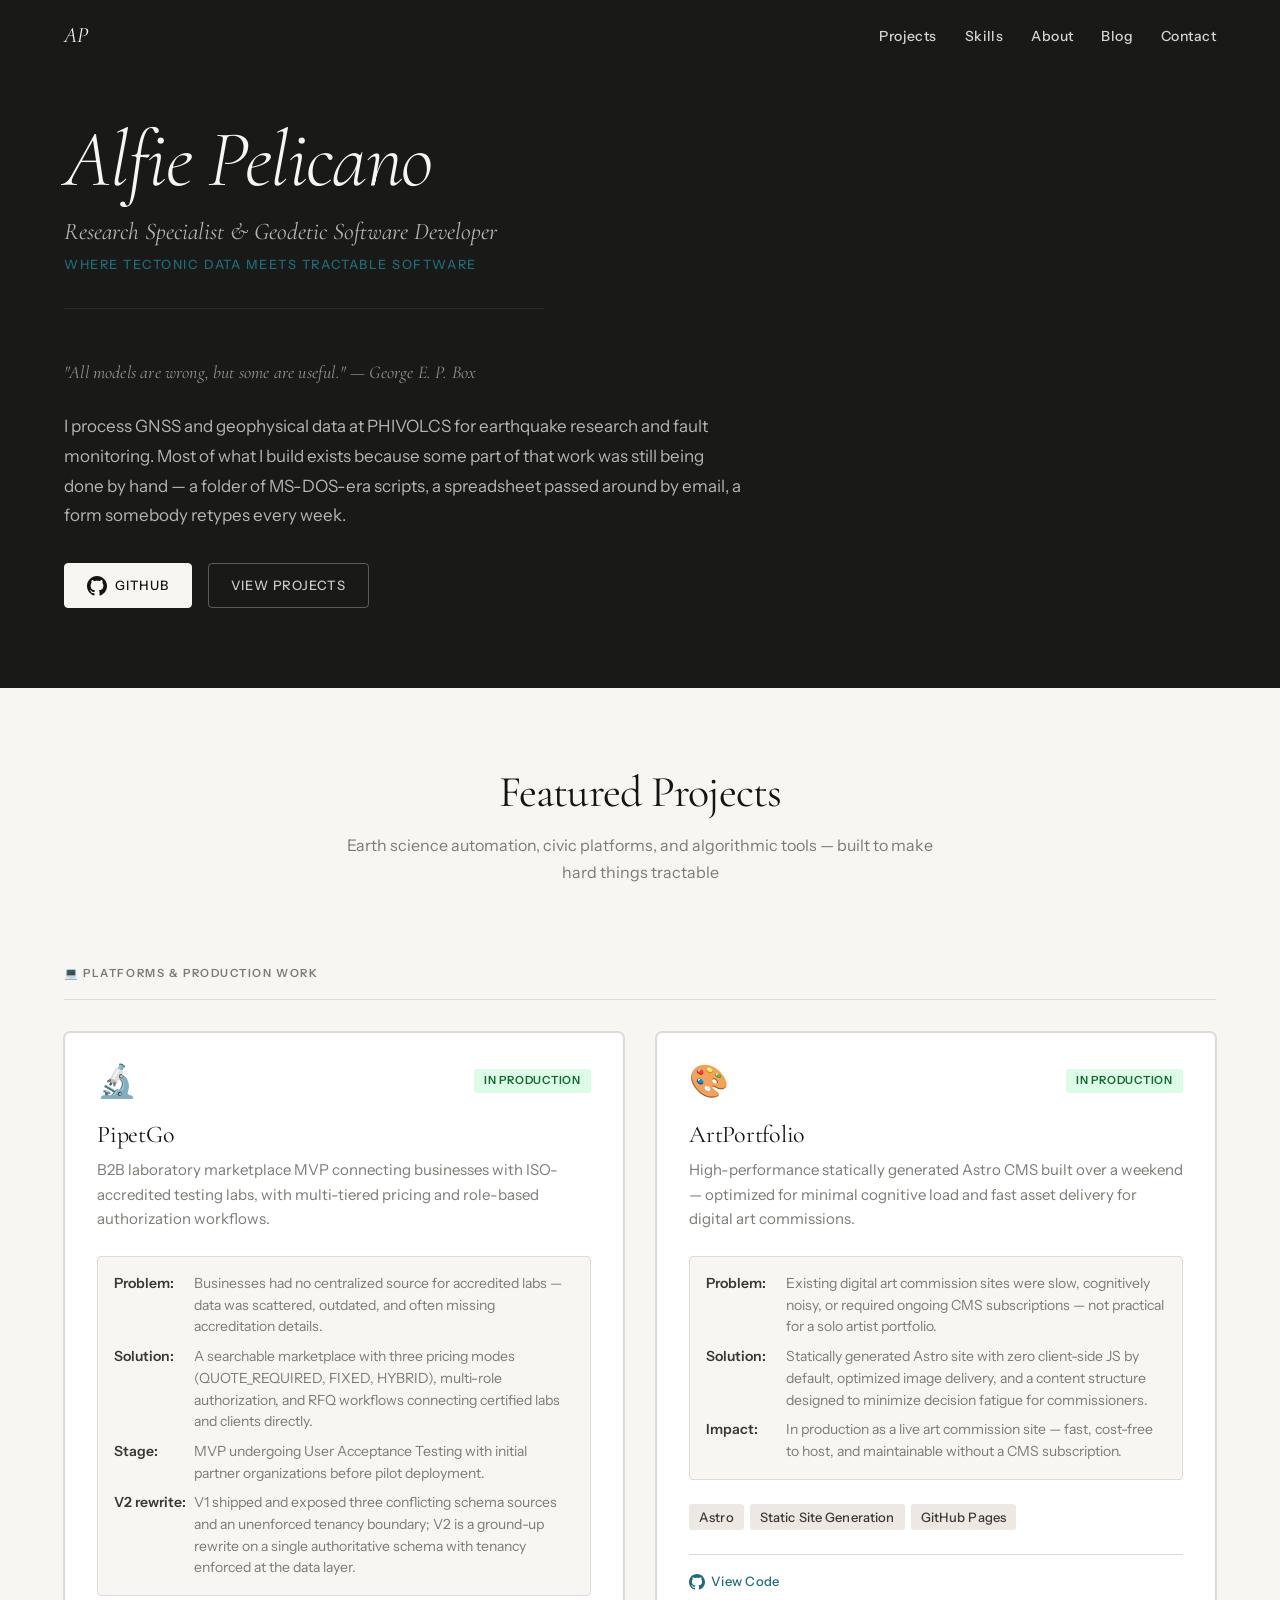
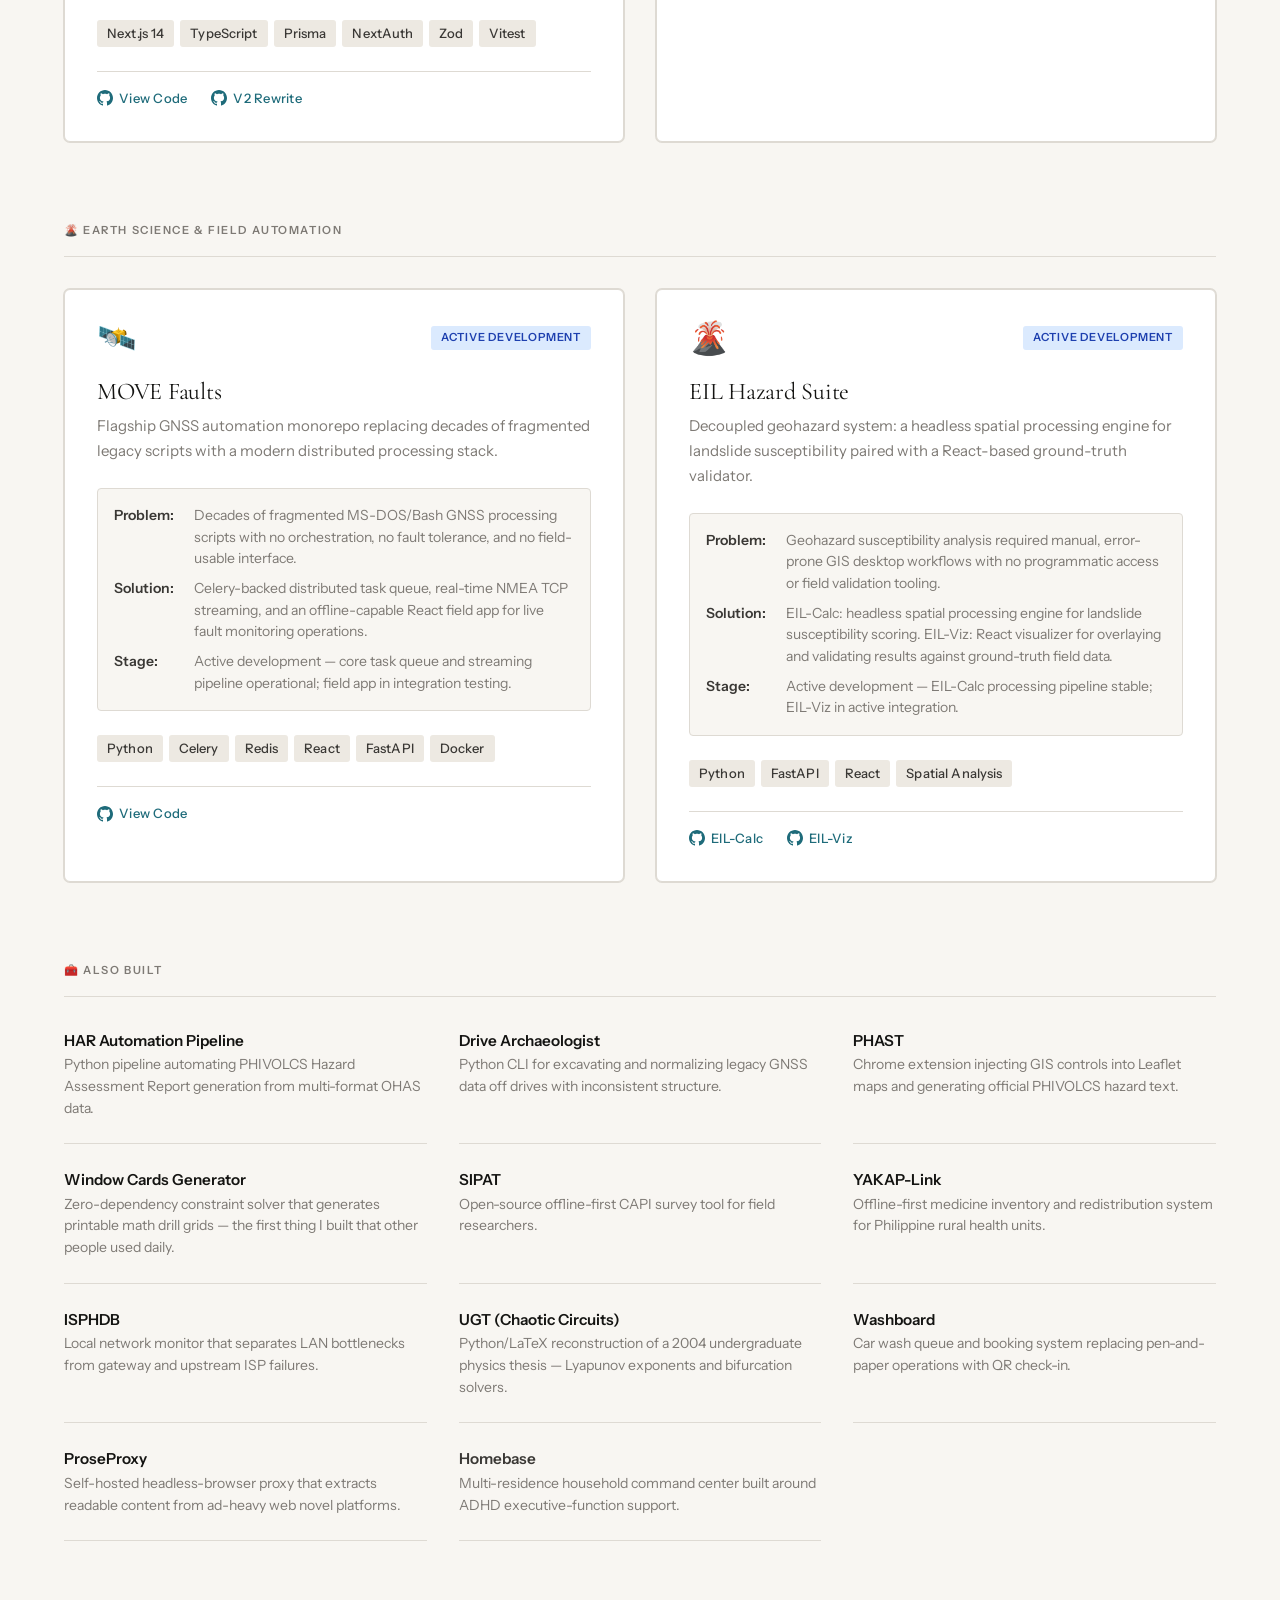
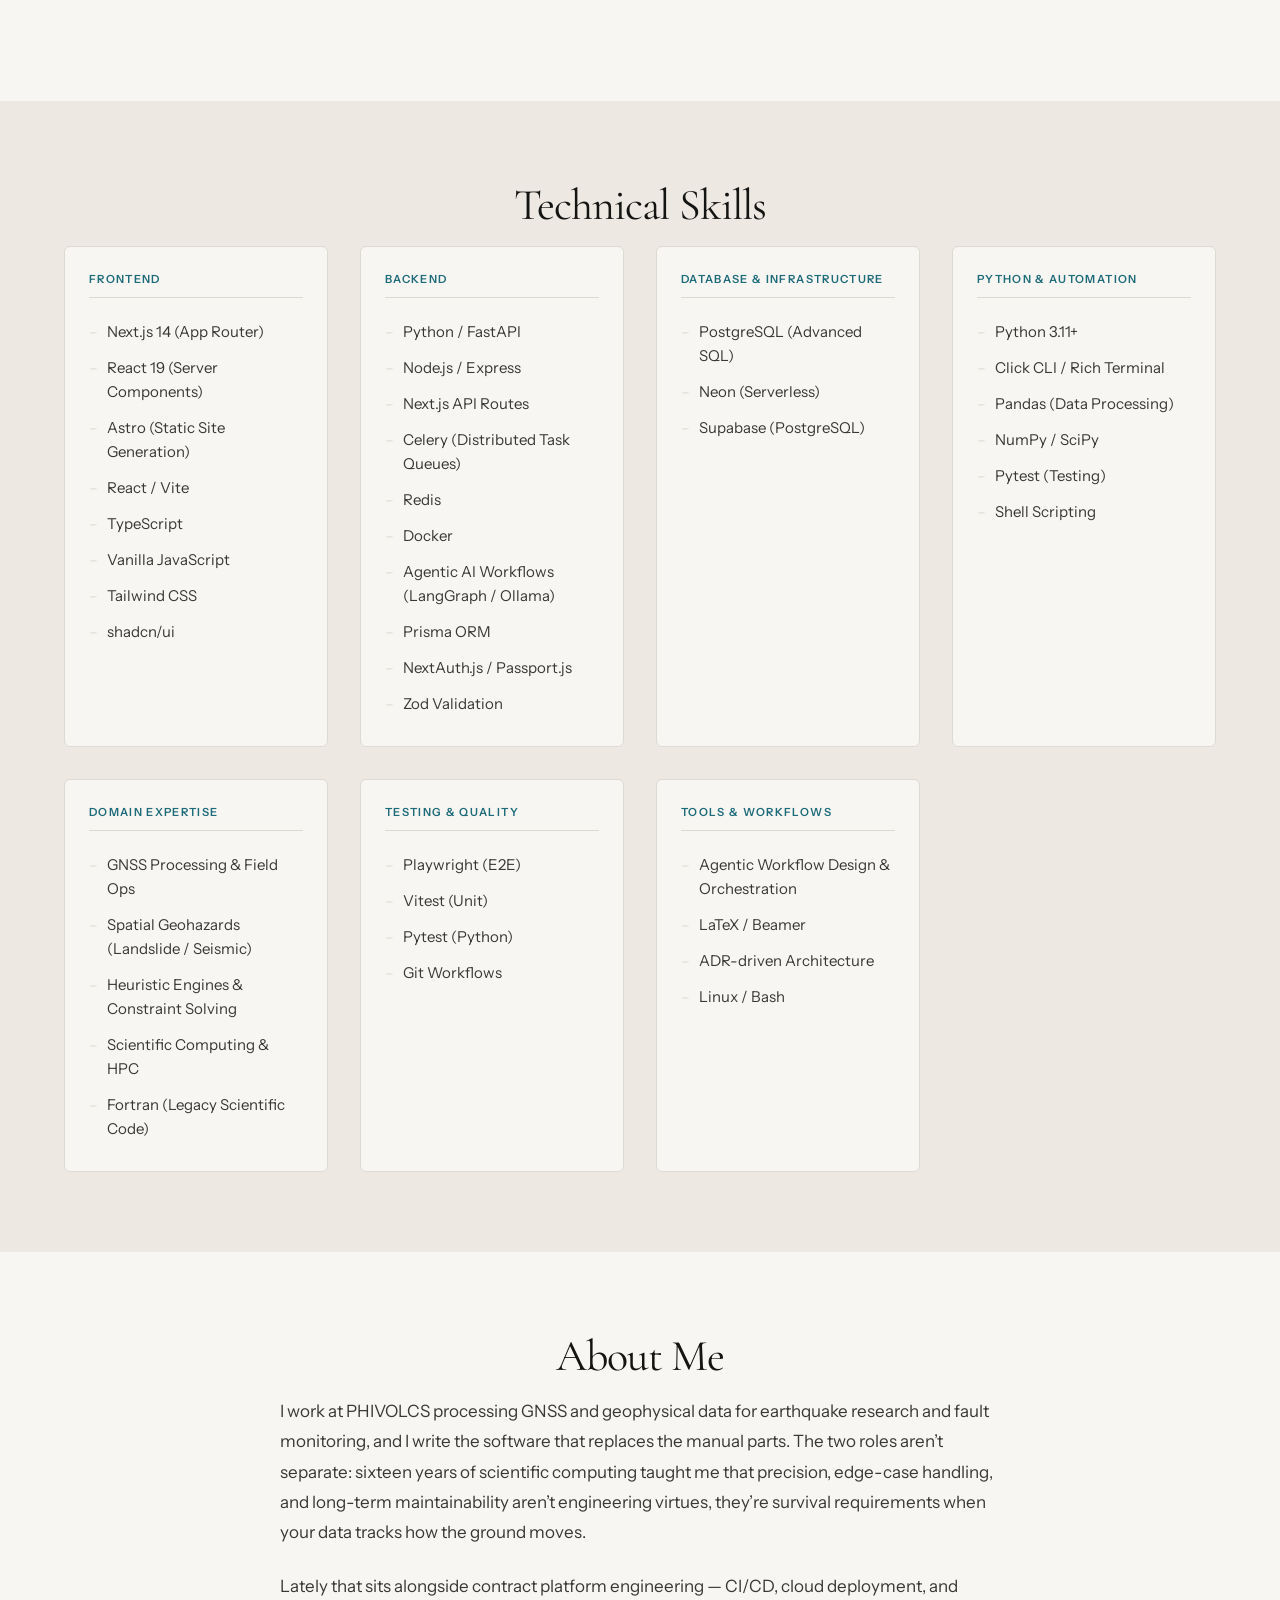
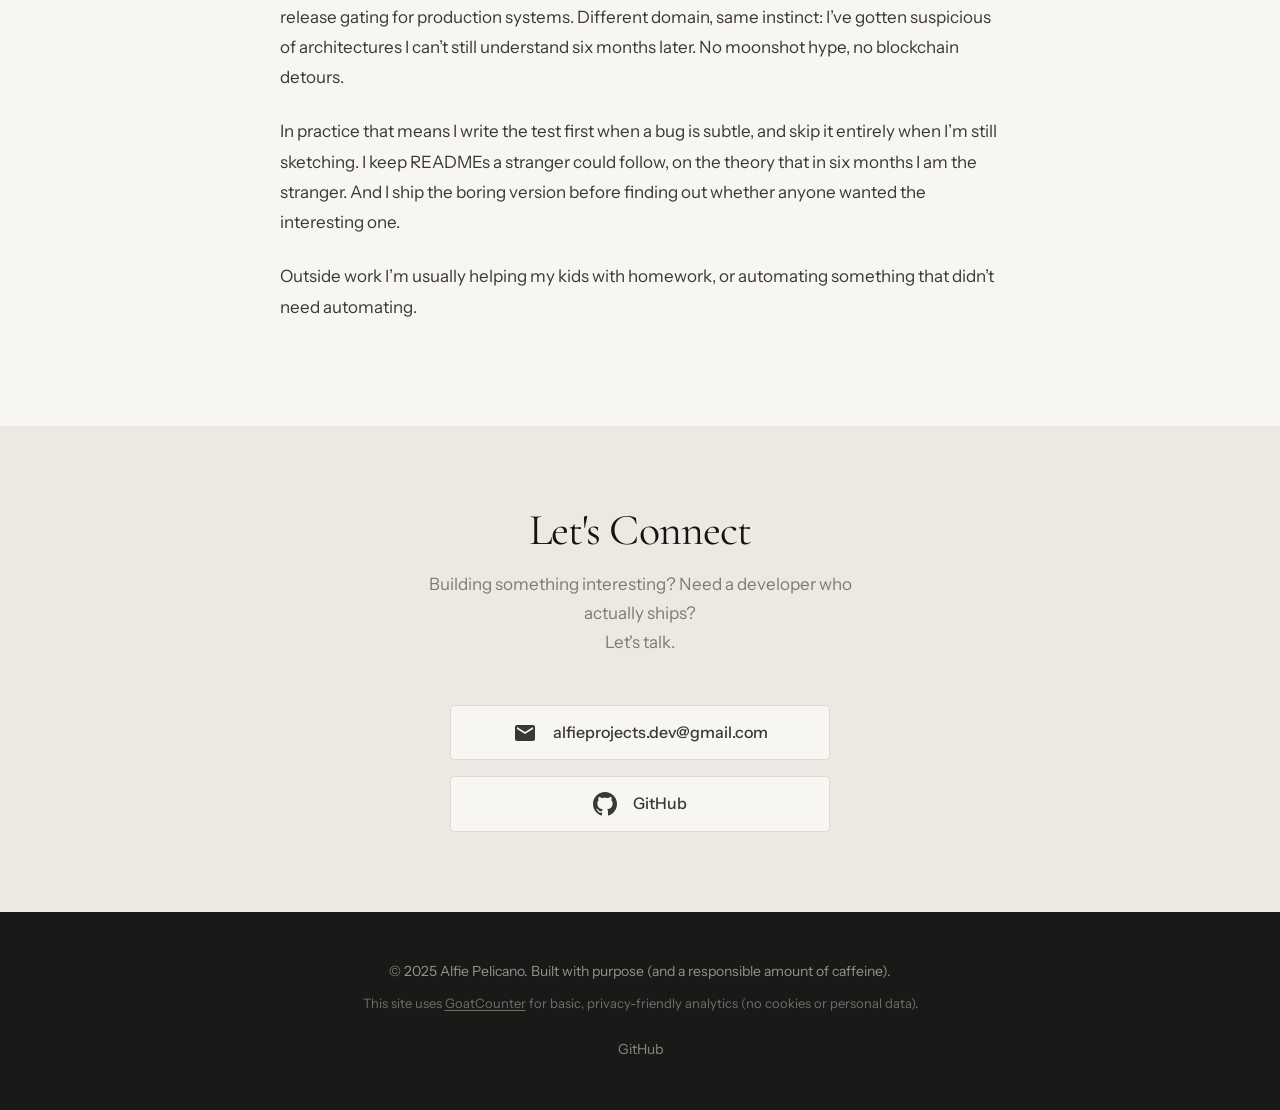
==== index.html @ 130f9d33 "feat(portfolio): cut project list to 4 featured, rewrite bio copy Reduce the projects section from 1" ====
<!DOCTYPE html>
<html lang="en">
<head>
    <meta charset="UTF-8">
    <meta name="viewport" content="width=device-width, initial-scale=1.0">
    <title>Alfie Pelicano - Research Specialist & Geodetic Software Developer</title>
    <meta name="description" content="Research Specialist & Geodetic Software Developer. GNSS and geophysical data processing at PHIVOLCS, plus contract platform engineering — automation pipelines, geohazard systems, and full-stack applications.">

    <!-- Open Graph / Facebook / LinkedIn -->
    <meta property="og:type" content="website">
    <meta property="og:title" content="Alfie Pelicano - Research Specialist & Geodetic Software Developer">
    <meta property="og:description" content="GNSS and geophysical data processing at PHIVOLCS, plus contract platform engineering. Automation pipelines, geohazard systems, and full-stack applications.">
    <meta property="og:url" content="https://ithinkandicode.space/">
    <meta property="og:image" content="https://ithinkandicode.space/og-image.png">

    <!-- Twitter Card -->
    <meta name="twitter:card" content="summary_large_image">
    <meta name="twitter:title" content="Alfie Pelicano - Research Specialist & Geodetic Software Developer">
    <meta name="twitter:description" content="GNSS & geophysics specialist building automation pipelines, spatial data systems, and full-stack applications.">
    <meta name="twitter:image" content="https://ithinkandicode.space/og-image.png">

    <!-- Additional SEO -->
    <meta name="author" content="Alfie Pelicano">
    <meta name="keywords" content="research specialist, geodetic software developer, GNSS, geodesy, earth science, geohazards, PHIVOLCS, spatial data, Python, Celery, Redis, Docker, FastAPI, Astro, LangGraph, Fortran, Next.js, TypeScript, PostgreSQL, web development, Philippines">
    <link rel="canonical" href="https://ithinkandicode.space/">

    <link rel="preconnect" href="https://fonts.googleapis.com">
    <link rel="preconnect" href="https://fonts.gstatic.com" crossorigin>
    <link href="https://fonts.googleapis.com/css2?family=Cormorant+Garamond:ital,wght@0,400;1,300;1,400&family=Instrument+Sans:wght@400;500;600&display=swap" rel="stylesheet">
    <link rel="stylesheet" href="styles.css">

    <!-- JSON-LD Structured Data -->
    <script type="application/ld+json">
    {
      "@context": "https://schema.org",
      "@type": "Person",
      "name": "Alfie Pelicano",
      "jobTitle": "Research Specialist & Geodetic Software Developer",
      "url": "https://ithinkandicode.space/",
      "email": "alfieprojects.dev@gmail.com",
      "sameAs": [
        "https://github.com/alfieprojectsdev"
      ],
      "knowsAbout": [
        "GNSS Processing",
        "Geodesy",
        "Spatial Geohazards",
        "Scientific Computing",
        "Python",
        "Fortran",
        "Celery",
        "Redis",
        "Docker",
        "FastAPI",
        "LangGraph",
        "Astro",
        "Next.js",
        "TypeScript",
        "PostgreSQL",
        "React",
        "Heuristic Engines",
        "Constraint Solving"
      ],
      "description": "Research Specialist & Geodetic Software Developer. GNSS and geophysical data processing at PHIVOLCS, plus contract platform engineering."
    }
    </script>
</head>
<body>
    <!-- Skip Navigation Link for Accessibility -->
    <a href="#main-content" class="skip-link">Skip to main content</a>

    <!-- Navigation Menu -->
    <nav class="nav" id="main-nav">
        <div class="container nav-container">
            <a href="#" class="nav-logo">AP</a>
            <ul class="nav-menu" id="nav-menu">
                <li><a href="#projects" class="nav-link">Projects</a></li>
                <li><a href="#skills" class="nav-link">Skills</a></li>
                <li><a href="#about" class="nav-link">About</a></li>
                <li><a href="https://blog.ithinkandicode.space" class="nav-link" target="_blank" rel="noopener noreferrer">Blog</a></li>
                <li><a href="#contact" class="nav-link">Contact</a></li>
            </ul>
            <button class="nav-toggle" id="nav-toggle" aria-label="Toggle navigation menu" aria-expanded="false">
                <span></span>
                <span></span>
                <span></span>
            </button>
        </div>
    </nav>

    <!-- Hero Section -->
    <header class="hero" id="main-content">
        <div class="container">
            <div class="hero-content">
                <h1 class="hero-title">Alfie Pelicano</h1>
                <p class="hero-subtitle">Research Specialist &amp; Geodetic Software Developer</p>
                <p class="hero-tagline">Where tectonic data meets tractable software</p>
                <p class="hero-description">
                    <em>"All models are wrong, but some are useful." — George E. P. Box</em>
                </p>
                <p class="hero-description">
                    I process GNSS and geophysical data at PHIVOLCS for earthquake research and
                    fault monitoring. Most of what I build exists because some part of that work
                    was still being done by hand — a folder of MS-DOS-era scripts, a spreadsheet
                    passed around by email, a form somebody retypes every week.
                </p>
                <div class="hero-links">
                    <a href="https://github.com/alfieprojectsdev" target="_blank" class="btn btn-primary">
                        <svg width="20" height="20" fill="currentColor" viewBox="0 0 24 24">
                            <path d="M12 0c-6.626 0-12 5.373-12 12 0 5.302 3.438 9.8 8.207 11.387.599.111.793-.261.793-.577v-2.234c-3.338.726-4.033-1.416-4.033-1.416-.546-1.387-1.333-1.756-1.333-1.756-1.089-.745.083-.729.083-.729 1.205.084 1.839 1.237 1.839 1.237 1.07 1.834 2.807 1.304 3.492.997.107-.775.418-1.305.762-1.604-2.665-.305-5.467-1.334-5.467-5.931 0-1.311.469-2.381 1.236-3.221-.124-.303-.535-1.524.117-3.176 0 0 1.008-.322 3.301 1.23.957-.266 1.983-.399 3.003-.404 1.02.005 2.047.138 3.006.404 2.291-1.552 3.297-1.23 3.297-1.23.653 1.653.242 2.874.118 3.176.77.84 1.235 1.911 1.235 3.221 0 4.609-2.807 5.624-5.479 5.921.43.372.823 1.102.823 2.222v3.293c0 .319.192.694.801.576 4.765-1.589 8.199-6.086 8.199-11.386 0-6.627-5.373-12-12-12z"/>
                        </svg>
                        GitHub
                    </a>
                    <a href="#projects" class="btn btn-secondary">View Projects</a>
                </div>
            </div>
        </div>
    </header>

    <!-- Projects Section -->
    <section id="projects" class="projects">
        <div class="container">
            <h2 class="section-title">Featured Projects</h2>
            <p class="section-subtitle">Earth science automation, civic platforms, and algorithmic tools — built to make hard things tractable</p>

            <!-- ================================================ -->
            <!-- CATEGORY 1: Client & Production Work             -->
            <!-- ================================================ -->
            <div class="project-category">
                <h3 class="project-category-title">💻 Platforms &amp; Production Work</h3>
                <div class="projects-grid">

                    <article class="project-card" data-project="pipetgo">
                        <div class="project-header">
                            <div class="project-icon">🔬</div>
                            <div class="project-status status-production">In Production</div>
                        </div>
                        <h3 class="project-title">PipetGo</h3>
                        <p class="project-description">
                            B2B laboratory marketplace MVP connecting businesses with ISO-accredited testing labs, with multi-tiered pricing and role-based authorization workflows.
                        </p>
                        <div class="project-details">
                            <div class="detail-item">
                                <span class="detail-label">Problem:</span>
                                <span class="detail-value">Businesses had no centralized source for accredited labs — data was scattered, outdated, and often missing accreditation details.</span>
                            </div>
                            <div class="detail-item">
                                <span class="detail-label">Solution:</span>
                                <span class="detail-value">A searchable marketplace with three pricing modes (QUOTE_REQUIRED, FIXED, HYBRID), multi-role authorization, and RFQ workflows connecting certified labs and clients directly.</span>
                            </div>
                            <div class="detail-item">
                                <span class="detail-label">Stage:</span>
                                <span class="detail-value">MVP undergoing User Acceptance Testing with initial partner organizations before pilot deployment.</span>
                            </div>
                            <div class="detail-item">
                                <span class="detail-label">V2 rewrite:</span>
                                <span class="detail-value">V1 shipped and exposed three conflicting schema sources and an unenforced tenancy boundary; V2 is a ground-up rewrite on a single authoritative schema with tenancy enforced at the data layer.</span>
                            </div>
                        </div>
                        <div class="tech-stack">
                            <span class="tech-tag">Next.js 14</span>
                            <span class="tech-tag">TypeScript</span>
                            <span class="tech-tag">Prisma</span>
                            <span class="tech-tag">NextAuth</span>
                            <span class="tech-tag">Zod</span>
                            <span class="tech-tag">Vitest</span>
                        </div>
                        <div class="project-links">
                            <a href="https://github.com/alfieprojectsdev/pipetgo" target="_blank" rel="noopener noreferrer" class="project-link" aria-label="PipetGo GitHub repository (opens in new tab)">
                                <svg width="16" height="16" fill="currentColor" viewBox="0 0 24 24" aria-hidden="true">
                                    <path d="M12 0c-6.626 0-12 5.373-12 12 0 5.302 3.438 9.8 8.207 11.387.599.111.793-.261.793-.577v-2.234c-3.338.726-4.033-1.416-4.033-1.416-.546-1.387-1.333-1.756-1.333-1.756-1.089-.745.083-.729.083-.729 1.205.084 1.839 1.237 1.839 1.237 1.07 1.834 2.807 1.304 3.492.997.107-.775.418-1.305.762-1.604-2.665-.305-5.467-1.334-5.467-5.931 0-1.311.469-2.381 1.236-3.221-.124-.303-.535-1.524.117-3.176 0 0 1.008-.322 3.301 1.23.957-.266 1.983-.399 3.003-.404 1.02.005 2.047.138 3.006.404 2.291-1.552 3.297-1.23 3.297-1.23.653 1.653.242 2.874.118 3.176.77.84 1.235 1.911 1.235 3.221 0 4.609-2.807 5.624-5.479 5.921.43.372.823 1.102.823 2.222v3.293c0 .319.192.694.801.576 4.765-1.589 8.199-6.086 8.199-11.386 0-6.627-5.373-12-12-12z"/>
                                </svg>
                                View Code
                            </a>
                            <a href="https://github.com/alfieprojectsdev/pipetgo-core" target="_blank" rel="noopener noreferrer" class="project-link" aria-label="PipetGo V2 GitHub repository (opens in new tab)">
                                <svg width="16" height="16" fill="currentColor" viewBox="0 0 24 24" aria-hidden="true">
                                    <path d="M12 0c-6.626 0-12 5.373-12 12 0 5.302 3.438 9.8 8.207 11.387.599.111.793-.261.793-.577v-2.234c-3.338.726-4.033-1.416-4.033-1.416-.546-1.387-1.333-1.756-1.333-1.756-1.089-.745.083-.729.083-.729 1.205.084 1.839 1.237 1.839 1.237 1.07 1.834 2.807 1.304 3.492.997.107-.775.418-1.305.762-1.604-2.665-.305-5.467-1.334-5.467-5.931 0-1.311.469-2.381 1.236-3.221-.124-.303-.535-1.524.117-3.176 0 0 1.008-.322 3.301 1.23.957-.266 1.983-.399 3.003-.404 1.02.005 2.047.138 3.006.404 2.291-1.552 3.297-1.23 3.297-1.23.653 1.653.242 2.874.118 3.176.77.84 1.235 1.911 1.235 3.221 0 4.609-2.807 5.624-5.479 5.921.43.372.823 1.102.823 2.222v3.293c0 .319.192.694.801.576 4.765-1.589 8.199-6.086 8.199-11.386 0-6.627-5.373-12-12-12z"/>
                                </svg>
                                V2 Rewrite
                            </a>
                        </div>
                    </article>

                    <article class="project-card" data-project="artportfolio">
                        <div class="project-header">
                            <div class="project-icon">🎨</div>
                            <div class="project-status status-production">In Production</div>
                        </div>
                        <h3 class="project-title">ArtPortfolio</h3>
                        <p class="project-description">
                            High-performance statically generated Astro CMS built over a weekend — optimized for minimal cognitive load and fast asset delivery for digital art commissions.
                        </p>
                        <div class="project-details">
                            <div class="detail-item">
                                <span class="detail-label">Problem:</span>
                                <span class="detail-value">Existing digital art commission sites were slow, cognitively noisy, or required ongoing CMS subscriptions — not practical for a solo artist portfolio.</span>
                            </div>
                            <div class="detail-item">
                                <span class="detail-label">Solution:</span>
                                <span class="detail-value">Statically generated Astro site with zero client-side JS by default, optimized image delivery, and a content structure designed to minimize decision fatigue for commissioners.</span>
                            </div>
                            <div class="detail-item">
                                <span class="detail-label">Impact:</span>
                                <span class="detail-value">In production as a live art commission site — fast, cost-free to host, and maintainable without a CMS subscription.</span>
                            </div>
                        </div>
                        <div class="tech-stack">
                            <span class="tech-tag">Astro</span>
                            <span class="tech-tag">Static Site Generation</span>
                            <span class="tech-tag">GitHub Pages</span>
                        </div>
                        <div class="project-links">
                            <a href="https://github.com/alfieprojectsdev/artportfolio" target="_blank" rel="noopener noreferrer" class="project-link" aria-label="ArtPortfolio GitHub repository (opens in new tab)">
                                <svg width="16" height="16" fill="currentColor" viewBox="0 0 24 24" aria-hidden="true">
                                    <path d="M12 0c-6.626 0-12 5.373-12 12 0 5.302 3.438 9.8 8.207 11.387.599.111.793-.261.793-.577v-2.234c-3.338.726-4.033-1.416-4.033-1.416-.546-1.387-1.333-1.756-1.333-1.756-1.089-.745.083-.729.083-.729 1.205.084 1.839 1.237 1.839 1.237 1.07 1.834 2.807 1.304 3.492.997.107-.775.418-1.305.762-1.604-2.665-.305-5.467-1.334-5.467-5.931 0-1.311.469-2.381 1.236-3.221-.124-.303-.535-1.524.117-3.176 0 0 1.008-.322 3.301 1.23.957-.266 1.983-.399 3.003-.404 1.02.005 2.047.138 3.006.404 2.291-1.552 3.297-1.23 3.297-1.23.653 1.653.242 2.874.118 3.176.77.84 1.235 1.911 1.235 3.221 0 4.609-2.807 5.624-5.479 5.921.43.372.823 1.102.823 2.222v3.293c0 .319.192.694.801.576 4.765-1.589 8.199-6.086 8.199-11.386 0-6.627-5.373-12-12-12z"/>
                                </svg>
                                View Code
                            </a>
                        </div>
                    </article>

                </div>
            </div>

            <!-- ================================================ -->
            <!-- CATEGORY 2: Earth Science & Field Automation     -->
            <!-- ================================================ -->
            <div class="project-category">
                <h3 class="project-category-title">🌋 Earth Science &amp; Field Automation</h3>
                <div class="projects-grid">

                    <article class="project-card" data-project="move-faults">
                        <div class="project-header">
                            <div class="project-icon">🛰️</div>
                            <div class="project-status status-active">Active Development</div>
                        </div>
                        <h3 class="project-title">MOVE Faults</h3>
                        <p class="project-description">
                            Flagship GNSS automation monorepo replacing decades of fragmented legacy scripts with a modern distributed processing stack.
                        </p>
                        <div class="project-details">
                            <div class="detail-item">
                                <span class="detail-label">Problem:</span>
                                <span class="detail-value">Decades of fragmented MS-DOS/Bash GNSS processing scripts with no orchestration, no fault tolerance, and no field-usable interface.</span>
                            </div>
                            <div class="detail-item">
                                <span class="detail-label">Solution:</span>
                                <span class="detail-value">Celery-backed distributed task queue, real-time NMEA TCP streaming, and an offline-capable React field app for live fault monitoring operations.</span>
                            </div>
                            <div class="detail-item">
                                <span class="detail-label">Stage:</span>
                                <span class="detail-value">Active development — core task queue and streaming pipeline operational; field app in integration testing.</span>
                            </div>
                        </div>
                        <div class="tech-stack">
                            <span class="tech-tag">Python</span>
                            <span class="tech-tag">Celery</span>
                            <span class="tech-tag">Redis</span>
                            <span class="tech-tag">React</span>
                            <span class="tech-tag">FastAPI</span>
                            <span class="tech-tag">Docker</span>
                        </div>
                        <div class="project-links">
                            <a href="https://github.com/alfieprojectsdev/movefaults" target="_blank" rel="noopener noreferrer" class="project-link" aria-label="MOVE Faults GitHub repository (opens in new tab)">
                                <svg width="16" height="16" fill="currentColor" viewBox="0 0 24 24" aria-hidden="true">
                                    <path d="M12 0c-6.626 0-12 5.373-12 12 0 5.302 3.438 9.8 8.207 11.387.599.111.793-.261.793-.577v-2.234c-3.338.726-4.033-1.416-4.033-1.416-.546-1.387-1.333-1.756-1.333-1.756-1.089-.745.083-.729.083-.729 1.205.084 1.839 1.237 1.839 1.237 1.07 1.834 2.807 1.304 3.492.997.107-.775.418-1.305.762-1.604-2.665-.305-5.467-1.334-5.467-5.931 0-1.311.469-2.381 1.236-3.221-.124-.303-.535-1.524.117-3.176 0 0 1.008-.322 3.301 1.23.957-.266 1.983-.399 3.003-.404 1.02.005 2.047.138 3.006.404 2.291-1.552 3.297-1.23 3.297-1.23.653 1.653.242 2.874.118 3.176.77.84 1.235 1.911 1.235 3.221 0 4.609-2.807 5.624-5.479 5.921.43.372.823 1.102.823 2.222v3.293c0 .319.192.694.801.576 4.765-1.589 8.199-6.086 8.199-11.386 0-6.627-5.373-12-12-12z"/>
                                </svg>
                                View Code
                            </a>
                        </div>
                    </article>

                    <article class="project-card" data-project="eil-hazard-suite">
                        <div class="project-header">
                            <div class="project-icon">🌋</div>
                            <div class="project-status status-active">Active Development</div>
                        </div>
                        <h3 class="project-title">EIL Hazard Suite</h3>
                        <p class="project-description">
                            Decoupled geohazard system: a headless spatial processing engine for landslide susceptibility paired with a React-based ground-truth validator.
                        </p>
                        <div class="project-details">
                            <div class="detail-item">
                                <span class="detail-label">Problem:</span>
                                <span class="detail-value">Geohazard susceptibility analysis required manual, error-prone GIS desktop workflows with no programmatic access or field validation tooling.</span>
                            </div>
                            <div class="detail-item">
                                <span class="detail-label">Solution:</span>
                                <span class="detail-value">EIL-Calc: headless spatial processing engine for landslide susceptibility scoring. EIL-Viz: React visualizer for overlaying and validating results against ground-truth field data.</span>
                            </div>
                            <div class="detail-item">
                                <span class="detail-label">Stage:</span>
                                <span class="detail-value">Active development — EIL-Calc processing pipeline stable; EIL-Viz in active integration.</span>
                            </div>
                        </div>
                        <div class="tech-stack">
                            <span class="tech-tag">Python</span>
                            <span class="tech-tag">FastAPI</span>
                            <span class="tech-tag">React</span>
                            <span class="tech-tag">Spatial Analysis</span>
                        </div>
                        <div class="project-links">
                            <a href="https://github.com/alfieprojectsdev/eil-calc" target="_blank" rel="noopener noreferrer" class="project-link" aria-label="EIL-Calc GitHub repository (opens in new tab)">
                                <svg width="16" height="16" fill="currentColor" viewBox="0 0 24 24" aria-hidden="true">
                                    <path d="M12 0c-6.626 0-12 5.373-12 12 0 5.302 3.438 9.8 8.207 11.387.599.111.793-.261.793-.577v-2.234c-3.338.726-4.033-1.416-4.033-1.416-.546-1.387-1.333-1.756-1.333-1.756-1.089-.745.083-.729.083-.729 1.205.084 1.839 1.237 1.839 1.237 1.07 1.834 2.807 1.304 3.492.997.107-.775.418-1.305.762-1.604-2.665-.305-5.467-1.334-5.467-5.931 0-1.311.469-2.381 1.236-3.221-.124-.303-.535-1.524.117-3.176 0 0 1.008-.322 3.301 1.23.957-.266 1.983-.399 3.003-.404 1.02.005 2.047.138 3.006.404 2.291-1.552 3.297-1.23 3.297-1.23.653 1.653.242 2.874.118 3.176.77.84 1.235 1.911 1.235 3.221 0 4.609-2.807 5.624-5.479 5.921.43.372.823 1.102.823 2.222v3.293c0 .319.192.694.801.576 4.765-1.589 8.199-6.086 8.199-11.386 0-6.627-5.373-12-12-12z"/>
                                </svg>
                                EIL-Calc
                            </a>
                            <a href="https://github.com/alfieprojectsdev/eil-viz" target="_blank" rel="noopener noreferrer" class="project-link" aria-label="EIL-Viz GitHub repository (opens in new tab)">
                                <svg width="16" height="16" fill="currentColor" viewBox="0 0 24 24" aria-hidden="true">
                                    <path d="M12 0c-6.626 0-12 5.373-12 12 0 5.302 3.438 9.8 8.207 11.387.599.111.793-.261.793-.577v-2.234c-3.338.726-4.033-1.416-4.033-1.416-.546-1.387-1.333-1.756-1.333-1.756-1.089-.745.083-.729.083-.729 1.205.084 1.839 1.237 1.839 1.237 1.07 1.834 2.807 1.304 3.492.997.107-.775.418-1.305.762-1.604-2.665-.305-5.467-1.334-5.467-5.931 0-1.311.469-2.381 1.236-3.221-.124-.303-.535-1.524.117-3.176 0 0 1.008-.322 3.301 1.23.957-.266 1.983-.399 3.003-.404 1.02.005 2.047.138 3.006.404 2.291-1.552 3.297-1.23 3.297-1.23.653 1.653.242 2.874.118 3.176.77.84 1.235 1.911 1.235 3.221 0 4.609-2.807 5.624-5.479 5.921.43.372.823 1.102.823 2.222v3.293c0 .319.192.694.801.576 4.765-1.589 8.199-6.086 8.199-11.386 0-6.627-5.373-12-12-12z"/>
                                </svg>
                                EIL-Viz
                            </a>
                        </div>
                    </article>

                </div>
            </div>

            <!-- ================================================ -->
            <!-- Also Built (compact list)                        -->
            <!-- ================================================ -->
            <div class="project-category">
                <h3 class="project-category-title">🧰 Also Built</h3>
                <ul class="compact-list">
                    <li class="compact-item">
                        <a href="https://github.com/alfieprojectsdev/har-automation" target="_blank" rel="noopener noreferrer" class="compact-link">HAR Automation Pipeline</a>
                        <span class="compact-desc">Python pipeline automating PHIVOLCS Hazard Assessment Report generation from multi-format OHAS data.</span>
                    </li>
                    <li class="compact-item">
                        <a href="https://github.com/alfieprojectsdev/drive-archaeologist" target="_blank" rel="noopener noreferrer" class="compact-link">Drive Archaeologist</a>
                        <span class="compact-desc">Python CLI for excavating and normalizing legacy GNSS data off drives with inconsistent structure.</span>
                    </li>
                    <li class="compact-item">
                        <a href="https://github.com/alfieprojectsdev/phat" target="_blank" rel="noopener noreferrer" class="compact-link">PHAST</a>
                        <span class="compact-desc">Chrome extension injecting GIS controls into Leaflet maps and generating official PHIVOLCS hazard text.</span>
                    </li>
                    <li class="compact-item">
                        <a href="https://github.com/alfieprojectsdev/windowcards" target="_blank" rel="noopener noreferrer" class="compact-link">Window Cards Generator</a>
                        <span class="compact-desc">Zero-dependency constraint solver that generates printable math drill grids — the first thing I built that other people used daily.</span>
                    </li>
                    <li class="compact-item">
                        <a href="https://github.com/alfieprojectsdev/sipat" target="_blank" rel="noopener noreferrer" class="compact-link">SIPAT</a>
                        <span class="compact-desc">Open-source offline-first CAPI survey tool for field researchers.</span>
                    </li>
                    <li class="compact-item">
                        <a href="https://github.com/alfieprojectsdev/yakap-link" target="_blank" rel="noopener noreferrer" class="compact-link">YAKAP-Link</a>
                        <span class="compact-desc">Offline-first medicine inventory and redistribution system for Philippine rural health units.</span>
                    </li>
                    <li class="compact-item">
                        <a href="https://github.com/alfieprojectsdev/isphdb" target="_blank" rel="noopener noreferrer" class="compact-link">ISPHDB</a>
                        <span class="compact-desc">Local network monitor that separates LAN bottlenecks from gateway and upstream ISP failures.</span>
                    </li>
                    <li class="compact-item">
                        <a href="https://github.com/alfieprojectsdev/ugt" target="_blank" rel="noopener noreferrer" class="compact-link">UGT (Chaotic Circuits)</a>
                        <span class="compact-desc">Python/LaTeX reconstruction of a 2004 undergraduate physics thesis — Lyapunov exponents and bifurcation solvers.</span>
                    </li>
                    <li class="compact-item">
                        <a href="https://github.com/alfieprojectsdev/washboard" target="_blank" rel="noopener noreferrer" class="compact-link">Washboard</a>
                        <span class="compact-desc">Car wash queue and booking system replacing pen-and-paper operations with QR check-in.</span>
                    </li>
                    <li class="compact-item">
                        <a href="https://github.com/alfieprojectsdev/ProseProxy" target="_blank" rel="noopener noreferrer" class="compact-link">ProseProxy</a>
                        <span class="compact-desc">Self-hosted headless-browser proxy that extracts readable content from ad-heavy web novel platforms.</span>
                    </li>
                    <li class="compact-item">
                        <span class="compact-link compact-link-none">Homebase</span>
                        <span class="compact-desc">Multi-residence household command center built around ADHD executive-function support.</span>
                    </li>
                </ul>
            </div>

        </div>
    </section>

    <!-- Skills Section -->
    <section id="skills" class="skills">
        <div class="container">
            <h2 class="section-title">Technical Skills</h2>
            <div class="skills-grid">
                <div class="skill-category">
                    <h3 class="skill-category-title">Frontend</h3>
                    <ul class="skill-list">
                        <li>Next.js 14 (App Router)</li>
                        <li>React 19 (Server Components)</li>
                        <li>Astro (Static Site Generation)</li>
                        <li>React / Vite</li>
                        <li>TypeScript</li>
                        <li>Vanilla JavaScript</li>
                        <li>Tailwind CSS</li>
                        <li>shadcn/ui</li>
                    </ul>
                </div>
                <div class="skill-category">
                    <h3 class="skill-category-title">Backend</h3>
                    <ul class="skill-list">
                        <li>Python / FastAPI</li>
                        <li>Node.js / Express</li>
                        <li>Next.js API Routes</li>
                        <li>Celery (Distributed Task Queues)</li>
                        <li>Redis</li>
                        <li>Docker</li>
                        <li>Agentic AI Workflows (LangGraph / Ollama)</li>
                        <li>Prisma ORM</li>
                        <li>NextAuth.js / Passport.js</li>
                        <li>Zod Validation</li>
                    </ul>
                </div>
                <div class="skill-category">
                    <h3 class="skill-category-title">Database &amp; Infrastructure</h3>
                    <ul class="skill-list">
                        <li>PostgreSQL (Advanced SQL)</li>
                        <li>Neon (Serverless)</li>
                        <li>Supabase (PostgreSQL)</li>
                    </ul>
                </div>
                <div class="skill-category">
                    <h3 class="skill-category-title">Python &amp; Automation</h3>
                    <ul class="skill-list">
                        <li>Python 3.11+</li>
                        <li>Click CLI / Rich Terminal</li>
                        <li>Pandas (Data Processing)</li>
                        <li>NumPy / SciPy</li>
                        <li>Pytest (Testing)</li>
                        <li>Shell Scripting</li>
                    </ul>
                </div>
                <div class="skill-category">
                    <h3 class="skill-category-title">Domain Expertise</h3>
                    <ul class="skill-list">
                        <li>GNSS Processing &amp; Field Ops</li>
                        <li>Spatial Geohazards (Landslide / Seismic)</li>
                        <li>Heuristic Engines &amp; Constraint Solving</li>
                        <li>Scientific Computing &amp; HPC</li>
                        <li>Fortran (Legacy Scientific Code)</li>
                    </ul>
                </div>
                <div class="skill-category">
                    <h3 class="skill-category-title">Testing &amp; Quality</h3>
                    <ul class="skill-list">
                        <li>Playwright (E2E)</li>
                        <li>Vitest (Unit)</li>
                        <li>Pytest (Python)</li>
                        <li>Git Workflows</li>
                    </ul>
                </div>
                <div class="skill-category">
                    <h3 class="skill-category-title">Tools &amp; Workflows</h3>
                    <ul class="skill-list">
                        <li>Agentic Workflow Design &amp; Orchestration</li>
                        <li>LaTeX / Beamer</li>
                        <li>ADR-driven Architecture</li>
                        <li>Linux / Bash</li>
                    </ul>
                </div>
            </div>
        </div>
    </section>

    <!-- About Section -->
    <section id="about" class="about">
        <div class="container">
            <h2 class="section-title">About Me</h2>
            <div class="about-content">
                <p>
                    I work at PHIVOLCS processing GNSS and geophysical data for earthquake
                    research and fault monitoring, and I write the software that replaces the
                    manual parts. The two roles aren’t separate: sixteen years of scientific
                    computing taught me that precision, edge-case handling, and long-term
                    maintainability aren’t engineering virtues, they’re survival requirements
                    when your data tracks how the ground moves.
                </p>
                <p>
                    Lately that sits alongside contract platform engineering — CI/CD, cloud
                    deployment, and release gating for production systems. Different domain,
                    same instinct: I’ve gotten suspicious of architectures I can’t still
                    understand six months later. No moonshot hype, no blockchain detours.
                </p>
                <p>
                    In practice that means I write the test first when a bug is subtle, and
                    skip it entirely when I’m still sketching. I keep READMEs a stranger could
                    follow, on the theory that in six months I am the stranger. And I ship the
                    boring version before finding out whether anyone wanted the interesting one.
                </p>
                <p>
                    Outside work I’m usually helping my kids with homework, or automating
                    something that didn’t need automating.
                </p>
            </div>
        </div>
    </section>

    <!-- Contact Section -->
    <section id="contact" class="contact">
        <div class="container">
            <h2 class="section-title">Let's Connect</h2>
            <p class="contact-tagline">
                Building something interesting? Need a developer who actually ships?<br>
                Let's talk.
            </p>
            <div class="contact-methods">
                <a href="mailto:alfieprojects.dev@gmail.com" class="contact-link" aria-label="Email alfieprojects.dev@gmail.com">
                    <svg width="24" height="24" fill="currentColor" viewBox="0 0 24 24" aria-hidden="true">
                        <path d="M20 4H4c-1.1 0-1.99.9-1.99 2L2 18c0 1.1.9 2 2 2h16c1.1 0 2-.9 2-2V6c0-1.1-.9-2-2-2zm0 4l-8 5-8-5V6l8 5 8-5v2z"/>
                    </svg>
                    <span id="email-text">alfieprojects.dev@gmail.com</span>
                </a>
                <a href="https://github.com/alfieprojectsdev" target="_blank" rel="noopener noreferrer" class="contact-link" aria-label="GitHub profile (opens in new tab)">
                    <svg width="24" height="24" fill="currentColor" viewBox="0 0 24 24" aria-hidden="true">
                        <path d="M12 0c-6.626 0-12 5.373-12 12 0 5.302 3.438 9.8 8.207 11.387.599.111.793-.261.793-.577v-2.234c-3.338.726-4.033-1.416-4.033-1.416-.546-1.387-1.333-1.756-1.333-1.756-1.089-.745.083-.729.083-.729 1.205.084 1.839 1.237 1.839 1.237 1.07 1.834 2.807 1.304 3.492.997.107-.775.418-1.305.762-1.604-2.665-.305-5.467-1.334-5.467-5.931 0-1.311.469-2.381 1.236-3.221-.124-.303-.535-1.524.117-3.176 0 0 1.008-.322 3.301 1.23.957-.266 1.983-.399 3.003-.404 1.02.005 2.047.138 3.006.404 2.291-1.552 3.297-1.23 3.297-1.23.653 1.653.242 2.874.118 3.176.77.84 1.235 1.911 1.235 3.221 0 4.609-2.807 5.624-5.479 5.921.43.372.823 1.102.823 2.222v3.293c0 .319.192.694.801.576 4.765-1.589 8.199-6.086 8.199-11.386 0-6.627-5.373-12-12-12z"/>
                    </svg>
                    GitHub
                </a>
            </div>
        </div>
    </section>

    <!-- Footer -->
    <footer class="footer">
        <div class="container">
            <p>&copy; 2025 Alfie Pelicano. Built with purpose (and a responsible amount of caffeine).</p>
            <p class="privacy-note">
                This site uses <a href="https://www.goatcounter.com/" target="_blank" rel="noopener">GoatCounter</a> for basic, privacy-friendly analytics (no cookies or personal data).
            </p>
            <div class="footer-links">
                <a href="https://github.com/alfieprojectsdev" target="_blank" rel="noopener noreferrer">GitHub</a>
            </div>
        </div>
    </footer>

    <script>
        // Navigation scroll behavior: add solid background on scroll
        const nav = document.getElementById('main-nav');
        window.addEventListener('scroll', () => {
            if (window.scrollY > 50) {
                nav.classList.add('scrolled');
            } else {
                nav.classList.remove('scrolled');
            }
        });

        // Mobile menu toggle
        const navToggle = document.getElementById('nav-toggle');
        const navMenu = document.getElementById('nav-menu');

        navToggle.addEventListener('click', () => {
            const isOpen = navMenu.classList.toggle('active');
            navToggle.setAttribute('aria-expanded', isOpen);
            // Prevent body scroll when menu open (mobile)
            document.body.style.overflow = isOpen ? 'hidden' : '';
        });

        // Close mobile menu when nav link clicked
        navMenu.querySelectorAll('.nav-link').forEach(link => {
            link.addEventListener('click', () => {
                navMenu.classList.remove('active');
                navToggle.setAttribute('aria-expanded', 'false');
                document.body.style.overflow = '';
            });
        });

        // Back to Top button visibility and functionality
        const backToTop = document.getElementById('back-to-top');

        window.addEventListener('scroll', () => {
            if (window.scrollY > 500) {
                backToTop.classList.add('visible');
            } else {
                backToTop.classList.remove('visible');
            }
        });

        backToTop.addEventListener('click', () => {
            window.scrollTo({ top: 0, behavior: 'smooth' });
        });

        // Smooth scrolling for anchor links
        document.querySelectorAll('a[href^="#"]').forEach(anchor => {
            anchor.addEventListener('click', function (e) {
                e.preventDefault();
                const target = document.querySelector(this.getAttribute('href'));
                if (target) {
                    target.scrollIntoView({ behavior: 'smooth', block: 'start' });
                }
            });
        });

        // GoatCounter event tracking
        function trackEvent(eventName) {
            if (window.goatcounter) {
                window.goatcounter.count({
                path: `/event/${eventName}`,
                title: eventName,
                event: true
                });
            }
        }

        // Track project card clicks
        document.querySelectorAll('.project-card').forEach(card => {
            card.addEventListener('click', (e) => {
                const projectName = card.dataset.project; // e.g., data-project="pipetgo"
                trackEvent(`project-card-${projectName}`);
            });
        });

        // Track external links
        document.querySelectorAll('a[href^="https://github.com"]').forEach(link => {
            link.addEventListener('click', () => {
                trackEvent('github-link-clicked');
            });
        });

        document.querySelectorAll('.demo-link').forEach(link => {
            link.addEventListener('click', () => {
                const projectName = link.dataset.project;
                trackEvent(`demo-clicked-${projectName}`);
            });
        });
    </script>

    <!-- Back to Top Button -->
    <button id="back-to-top" class="back-to-top" aria-label="Back to top">
        <svg width="24" height="24" fill="currentColor" viewBox="0 0 24 24" aria-hidden="true">
            <path d="M7.41 15.41L12 10.83l4.59 4.58L18 14l-6-6-6 6z"/>
        </svg>
    </button>

    <!-- Add GoatCounter tracking -->
    <script data-goatcounter="https://ithinkandicode.goatcounter.com/count"
    async src="//gc.zgo.at/count.js"></script>
</body>
</html>
---- styles.css ----
/* Reset and Base Styles */
* {
    margin: 0;
    padding: 0;
    box-sizing: border-box;
}

:root {
    /* Fonts */
    --font-display: 'Cormorant Garamond', Georgia, serif;
    --font-body: 'Instrument Sans', -apple-system, BlinkMacSystemFont, 'Segoe UI', sans-serif;

    /* Core palette */
    --ink: #141412;
    --paper: #f8f6f2;
    --cream: #ede9e2;
    --charcoal: #3a3835;
    --ash: #7e7a75;
    --mist: #dedad3;
    --hero-bg: #191917;

    /* Accent — muted teal, geodesy/earth science register */
    --accent: #1e6b7a;
    --accent-dark: #155564;
    --accent-dim: rgba(30, 107, 122, 0.10);

    /* Status badge colors */
    --success: #166534;
    --success-bg: #dcfce7;
    --info: #1e40af;
    --info-bg: #dbeafe;
    --warning: #92400e;
    --warning-bg: #fef3c7;

    /* Spacing scale */
    --sp-xs: 8px;
    --sp-sm: 16px;
    --sp-md: 24px;
    --sp-lg: 32px;
    --sp-xl: 48px;
    --sp-2xl: 80px;
    --sp-3xl: 120px;

    /* Shadows — flat at rest, earned on elevation */
    --shadow-card: 0 0 0 1px var(--mist);
    --shadow-hover: 0 8px 32px -4px rgba(0, 0, 0, 0.10), 0 0 0 1px var(--mist);
    --shadow-nav: 0 1px 0 0 var(--mist);

    /* Motion */
    --ease-out: cubic-bezier(0.16, 1, 0.3, 1);
    --ease-in-out: cubic-bezier(0.65, 0, 0.35, 1);
    --dur-fast: 0.15s;
    --dur-base: 0.3s;
    --dur-slow: 0.5s;
}

body {
    font-family: var(--font-body);
    color: var(--ink);
    background: var(--paper);
    line-height: 1.6;
    -webkit-font-smoothing: antialiased;
}

.container {
    max-width: 1200px;
    margin: 0 auto;
    padding: 0 var(--sp-md);
}

/* Focus states */
*:focus-visible {
    outline: 2px solid var(--accent);
    outline-offset: 3px;
}

/* Skip Navigation */
.skip-link {
    position: absolute;
    top: -40px;
    left: 0;
    background: var(--accent);
    color: var(--paper);
    padding: 8px 16px;
    text-decoration: none;
    z-index: 100;
    border-radius: 0 0 4px 0;
    font-family: var(--font-body);
    font-size: 0.875rem;
}

.skip-link:focus {
    top: 0;
}

/* ============================================================
   Navigation
   ============================================================ */

.nav {
    position: fixed;
    top: 0;
    left: 0;
    right: 0;
    z-index: 1000;
    background: transparent;
    transition: background-color var(--dur-base) var(--ease-out),
                box-shadow var(--dur-base) var(--ease-out);
}

.nav.scrolled {
    background: rgba(248, 246, 242, 0.97);
    box-shadow: var(--shadow-nav);
    backdrop-filter: blur(8px);
}

.nav-container {
    display: flex;
    justify-content: space-between;
    align-items: center;
    padding: 18px var(--sp-md);
}

.nav-logo {
    font-family: var(--font-display);
    font-size: 1.375rem;
    font-weight: 400;
    font-style: italic;
    color: var(--paper);
    text-decoration: none;
    letter-spacing: 0.02em;
    transition: color var(--dur-base) var(--ease-out);
}

.nav.scrolled .nav-logo {
    color: var(--accent);
}

.nav-menu {
    display: flex;
    gap: 28px;
    list-style: none;
    margin: 0;
    padding: 0;
}

.nav-link {
    color: rgba(248, 246, 242, 0.85);
    text-decoration: none;
    font-weight: 500;
    font-size: 0.875rem;
    letter-spacing: 0.03em;
    transition: color var(--dur-fast) var(--ease-out);
    padding: 4px 0;
}

.nav.scrolled .nav-link {
    color: var(--charcoal);
}

.nav-link:hover {
    color: var(--paper);
}

.nav.scrolled .nav-link:hover {
    color: var(--accent);
}

.nav-toggle {
    display: none;
    flex-direction: column;
    gap: 5px;
    background: none;
    border: none;
    cursor: pointer;
    padding: 8px;
}

.nav-toggle span {
    width: 22px;
    height: 2px;
    background: var(--paper);
    transition: background var(--dur-base) var(--ease-out);
    border-radius: 1px;
}

.nav.scrolled .nav-toggle span {
    background: var(--ink);
}

/* ============================================================
   Hero Section
   ============================================================ */

.hero {
    background: var(--hero-bg);
    color: var(--paper);
    padding: var(--sp-3xl) 0 var(--sp-2xl);
    position: relative;
    overflow: hidden;
}

.hero-content {
    position: relative;
    z-index: 1;
    max-width: 760px;
}

.hero-title {
    font-family: var(--font-display);
    font-size: clamp(3rem, 7vw, 5rem);
    font-weight: 300;
    font-style: italic;
    line-height: 1.0;
    letter-spacing: -0.02em;
    margin-bottom: var(--sp-sm);
    color: var(--paper);
}

.hero-subtitle {
    font-family: var(--font-display);
    font-size: clamp(1.125rem, 2.2vw, 1.5rem);
    font-weight: 400;
    font-style: italic;
    margin-bottom: var(--sp-xs);
    color: rgba(248, 246, 242, 0.7);
    line-height: 1.3;
}

.hero-tagline {
    font-family: var(--font-body);
    font-size: 0.8rem;
    font-weight: 500;
    letter-spacing: 0.12em;
    text-transform: uppercase;
    color: var(--accent);
    margin-bottom: var(--sp-xl);
    /* Soft separator line below tagline */
    padding-bottom: var(--sp-lg);
    border-bottom: 1px solid rgba(255, 255, 255, 0.08);
    max-width: 480px;
}

.hero-description {
    font-size: 1.0625rem;
    line-height: 1.75;
    color: rgba(248, 246, 242, 0.7);
    max-width: 680px;
    margin-bottom: var(--sp-md);
}

.hero-description em {
    font-family: var(--font-display);
    font-style: italic;
    font-size: 1.125rem;
    color: rgba(248, 246, 242, 0.55);
    letter-spacing: 0.01em;
}

.hero-links {
    display: flex;
    gap: var(--sp-sm);
    flex-wrap: wrap;
    margin-top: var(--sp-lg);
}

/* ============================================================
   Buttons
   ============================================================ */

.btn {
    display: inline-flex;
    align-items: center;
    gap: var(--sp-xs);
    padding: 11px 22px;
    border-radius: 4px;
    font-family: var(--font-body);
    font-weight: 500;
    font-size: 0.8125rem;
    letter-spacing: 0.06em;
    text-transform: uppercase;
    text-decoration: none;
    transition: background-color var(--dur-base) var(--ease-out),
                color var(--dur-base) var(--ease-out),
                border-color var(--dur-base) var(--ease-out);
    cursor: pointer;
    position: relative;
    overflow: hidden;
}

.btn-primary {
    background: var(--paper);
    color: var(--ink);
    border: 1px solid var(--paper);
}

.btn-primary:hover {
    background: var(--accent);
    color: var(--paper);
    border-color: var(--accent);
}

.btn-secondary {
    background: transparent;
    color: rgba(248, 246, 242, 0.8);
    border: 1px solid rgba(248, 246, 242, 0.3);
}

.btn-secondary:hover {
    background: rgba(248, 246, 242, 0.08);
    color: var(--paper);
    border-color: rgba(248, 246, 242, 0.5);
}

/* ============================================================
   Projects Section
   ============================================================ */

.projects {
    padding: var(--sp-2xl) 0;
    background: var(--paper);
}

.section-title {
    font-family: var(--font-display);
    font-size: clamp(2rem, 4vw, 2.75rem);
    font-weight: 400;
    letter-spacing: -0.02em;
    line-height: 1.1;
    text-align: center;
    margin-bottom: var(--sp-sm);
    color: var(--ink);
}

.section-subtitle {
    text-align: center;
    font-size: 1rem;
    color: var(--ash);
    margin-bottom: var(--sp-2xl);
    max-width: 56ch;
    margin-left: auto;
    margin-right: auto;
    line-height: 1.65;
}

.project-category {
    margin-bottom: var(--sp-2xl);
}

.project-category-title {
    font-family: var(--font-body);
    font-size: 0.7rem;
    font-weight: 600;
    letter-spacing: 0.14em;
    text-transform: uppercase;
    color: var(--ash);
    margin-bottom: var(--sp-lg);
    padding-bottom: var(--sp-sm);
    border-bottom: 1px solid var(--mist);
}

.projects-grid {
    display: grid;
    grid-template-columns: repeat(auto-fit, minmax(320px, 1fr));
    gap: var(--sp-lg);
}

/* Compact "Also Built" list — secondary projects, one line each */
.compact-list {
    list-style: none;
    margin: 0;
    padding: 0;
    display: grid;
    grid-template-columns: repeat(auto-fit, minmax(340px, 1fr));
    gap: var(--sp-md) var(--sp-lg);
}

.compact-item {
    padding-bottom: var(--sp-md);
    border-bottom: 1px solid var(--mist);
    line-height: 1.55;
}

.compact-link {
    display: block;
    font-weight: 600;
    font-size: 0.95rem;
    color: var(--ink);
    text-decoration: none;
    margin-bottom: 2px;
    transition: color var(--dur-fast) var(--ease-out);
}

a.compact-link:hover,
a.compact-link:focus-visible {
    color: var(--accent);
    text-decoration: underline;
    text-underline-offset: 3px;
}

.compact-link-none {
    color: var(--charcoal);
}

.compact-desc {
    display: block;
    font-size: 0.875rem;
    color: var(--ash);
}

/* Confidentiality note on client-work cards (no repo link) */
.project-note {
    margin-top: var(--sp-md);
    padding-top: var(--sp-md);
    border-top: 1px solid var(--mist);
    font-size: 0.8rem;
    font-style: italic;
    color: var(--ash);
    line-height: 1.5;
}


.project-card {
    background: #ffffff;
    border-radius: 6px;
    padding: var(--sp-lg);
    box-shadow: var(--shadow-card);
    transition: box-shadow var(--dur-base) var(--ease-out);
    border: 1px solid var(--mist);
}

.project-card:hover {
    box-shadow: var(--shadow-hover);
}

.project-screenshot {
    width: 100%;
    margin-bottom: var(--sp-md);
    border-radius: 4px;
    overflow: hidden;
    border: 1px solid var(--mist);
}

.project-screenshot img {
    width: 100%;
    height: auto;
    display: block;
    aspect-ratio: 3 / 2;
    object-fit: cover;
    transition: opacity var(--dur-base) var(--ease-out);
}

.project-screenshot:hover img {
    opacity: 0.92;
}

.project-header {
    display: flex;
    justify-content: space-between;
    align-items: center;
    margin-bottom: var(--sp-md);
}

.project-icon {
    font-size: 2rem;
    line-height: 1;
}

.project-status {
    padding: 3px 10px;
    border-radius: 3px;
    font-size: 0.7rem;
    font-weight: 600;
    text-transform: uppercase;
    letter-spacing: 0.07em;
}

.status-production {
    background: var(--success-bg);
    color: var(--success);
}

.status-active {
    background: var(--info-bg);
    color: var(--info);
}

.status-planning {
    background: var(--warning-bg);
    color: var(--warning);
}

.project-title {
    font-family: var(--font-display);
    font-size: 1.5rem;
    font-weight: 400;
    letter-spacing: -0.01em;
    margin-bottom: var(--sp-xs);
    color: var(--ink);
    line-height: 1.2;
}

.project-description {
    font-size: 0.9375rem;
    color: var(--ash);
    margin-bottom: var(--sp-md);
    line-height: 1.65;
}

.project-details {
    background: var(--paper);
    border-radius: 4px;
    padding: var(--sp-sm);
    margin-bottom: var(--sp-md);
    border: 1px solid var(--mist);
}

.detail-item {
    display: flex;
    gap: var(--sp-xs);
    margin-bottom: var(--sp-xs);
    font-size: 0.875rem;
    line-height: 1.55;
}

.detail-item:last-child {
    margin-bottom: 0;
}

.detail-label {
    font-weight: 600;
    color: var(--charcoal);
    min-width: 72px;
    flex-shrink: 0;
}

.detail-value {
    color: var(--ash);
}

.tech-stack {
    display: flex;
    flex-wrap: wrap;
    gap: 6px;
    margin-bottom: var(--sp-md);
}

.tech-tag {
    background: var(--cream);
    color: var(--charcoal);
    padding: 3px 10px;
    border-radius: 3px;
    font-size: 0.8125rem;
    font-weight: 500;
    letter-spacing: 0.01em;
}

.project-links,
.demo-link {
    display: flex;
    gap: var(--sp-md);
    padding-top: var(--sp-sm);
    border-top: 1px solid var(--mist);
}

.project-link {
    display: inline-flex;
    align-items: center;
    gap: 6px;
    color: var(--accent);
    text-decoration: none;
    font-weight: 500;
    font-size: 0.8125rem;
    letter-spacing: 0.02em;
    transition: color var(--dur-fast) var(--ease-out);
}

.project-link:hover {
    color: var(--accent-dark);
}

/* ============================================================
   Skills Section
   ============================================================ */

.skills {
    padding: var(--sp-2xl) 0;
    background: var(--cream);
}

.skills-grid {
    display: grid;
    grid-template-columns: repeat(auto-fit, minmax(240px, 1fr));
    gap: var(--sp-lg);
}

.skill-category {
    background: var(--paper);
    padding: var(--sp-md);
    border-radius: 6px;
    border: 1px solid var(--mist);
}

.skill-category-title {
    font-family: var(--font-body);
    font-size: 0.7rem;
    font-weight: 600;
    letter-spacing: 0.12em;
    text-transform: uppercase;
    color: var(--accent);
    margin-bottom: var(--sp-sm);
    padding-bottom: var(--sp-xs);
    border-bottom: 1px solid var(--mist);
}

.skill-list {
    list-style: none;
}

.skill-list li {
    padding: 6px 0 6px 18px;
    color: var(--charcoal);
    font-size: 0.9375rem;
    position: relative;
}

.skill-list li::before {
    content: '–';
    position: absolute;
    left: 0;
    color: var(--mist);
    font-weight: 400;
}

/* ============================================================
   About Section
   ============================================================ */

.about {
    padding: var(--sp-2xl) 0;
    background: var(--paper);
}

.about-content {
    max-width: 720px;
    margin: 0 auto;
}

.about-content p {
    margin-bottom: var(--sp-md);
    color: var(--charcoal);
    font-size: 1.0625rem;
    line-height: 1.78;
}

.about-list {
    list-style: none;
    margin: var(--sp-md) 0;
    padding-left: 0;
}

.about-list li {
    margin-bottom: var(--sp-xs);
    padding-left: var(--sp-md);
    position: relative;
    color: var(--charcoal);
    font-size: 1.0625rem;
    line-height: 1.65;
}

.about-list li::before {
    content: '→';
    position: absolute;
    left: 0;
    color: var(--accent);
    font-weight: 400;
}

/* ============================================================
   Contact Section
   ============================================================ */

.contact {
    padding: var(--sp-2xl) 0;
    background: var(--cream);
    text-align: center;
}

.contact-tagline {
    font-size: 1.0625rem;
    color: var(--ash);
    margin-bottom: var(--sp-xl);
    line-height: 1.7;
    max-width: 44ch;
    margin-left: auto;
    margin-right: auto;
}

.contact-methods {
    display: flex;
    flex-direction: column;
    gap: var(--sp-sm);
    align-items: center;
    max-width: 480px;
    margin: 0 auto;
}

.contact-link {
    display: inline-flex;
    align-items: center;
    gap: var(--sp-sm);
    padding: 14px var(--sp-lg);
    background: var(--paper);
    border: 1px solid var(--mist);
    border-radius: 4px;
    color: var(--charcoal);
    text-decoration: none;
    font-weight: 500;
    font-size: 1rem;
    transition: background-color var(--dur-base) var(--ease-out),
                color var(--dur-base) var(--ease-out),
                border-color var(--dur-base) var(--ease-out);
    width: 100%;
    max-width: 380px;
    justify-content: center;
}

.contact-link:hover {
    background: var(--accent);
    color: var(--paper);
    border-color: var(--accent);
}

.contact-link svg {
    flex-shrink: 0;
}

/* ============================================================
   Back to Top
   ============================================================ */

.back-to-top {
    position: fixed;
    bottom: var(--sp-lg);
    right: var(--sp-lg);
    width: 44px;
    height: 44px;
    background: var(--ink);
    color: var(--paper);
    border: none;
    border-radius: 4px;
    cursor: pointer;
    display: flex;
    align-items: center;
    justify-content: center;
    opacity: 0;
    visibility: hidden;
    transition: opacity var(--dur-base) var(--ease-out),
                visibility var(--dur-base) var(--ease-out),
                background-color var(--dur-fast) var(--ease-out);
    z-index: 999;
}

.back-to-top.visible {
    opacity: 1;
    visibility: visible;
}

.back-to-top:hover {
    background: var(--accent);
}

/* ============================================================
   Footer
   ============================================================ */

.footer {
    background: var(--hero-bg);
    color: rgba(248, 246, 242, 0.55);
    padding: var(--sp-xl) 0;
    text-align: center;
    font-size: 0.875rem;
    line-height: 1.7;
}

.footer p + p {
    margin-top: var(--sp-xs);
}

.footer-links {
    margin-top: var(--sp-md);
}

.footer-links a {
    color: rgba(248, 246, 242, 0.5);
    text-decoration: none;
    margin: 0 var(--sp-sm);
    transition: color var(--dur-fast) var(--ease-out);
}

.footer-links a:hover {
    color: var(--paper);
}

.privacy-note {
    font-size: 0.8125rem;
    opacity: 0.7;
}

.privacy-note a {
    color: inherit;
    text-decoration: underline;
    text-underline-offset: 2px;
}

/* ============================================================
   Responsive
   ============================================================ */

@media (max-width: 768px) {
    .compact-list {
        grid-template-columns: 1fr;
    }

    .nav-toggle {
        display: flex;
    }

    .nav-menu {
        position: fixed;
        top: 60px;
        left: 0;
        right: 0;
        flex-direction: column;
        background: var(--paper);
        padding: var(--sp-md);
        gap: 4px;
        box-shadow: 0 8px 24px rgba(0, 0, 0, 0.08);
        transform: translateY(-8px);
        opacity: 0;
        visibility: hidden;
        transition: transform var(--dur-base) var(--ease-out),
                    opacity var(--dur-base) var(--ease-out),
                    visibility var(--dur-base) var(--ease-out);
    }

    .nav-menu.active {
        transform: translateY(0);
        opacity: 1;
        visibility: visible;
    }

    .nav-link {
        color: var(--charcoal);
        padding: 10px 12px;
        border-radius: 4px;
        font-size: 0.9375rem;
    }

    .nav-link:hover {
        background: var(--cream);
        color: var(--ink);
    }

    .hero {
        padding: 100px 0 var(--sp-2xl);
    }

    .hero-title {
        font-size: clamp(2.5rem, 10vw, 3.5rem);
    }

    .hero-tagline {
        max-width: 100%;
    }

    .projects-grid {
        grid-template-columns: 1fr;
    }

    .section-title {
        font-size: clamp(1.75rem, 6vw, 2.25rem);
    }

    .skills-grid {
        grid-template-columns: 1fr 1fr;
    }

    .contact-methods {
        padding: 0 var(--sp-md);
    }

    .back-to-top {
        bottom: var(--sp-md);
        right: var(--sp-md);
        width: 40px;
        height: 40px;
    }
}

@media (max-width: 480px) {
    .container {
        padding: 0 var(--sp-sm);
    }

    .hero-title {
        font-size: 2.25rem;
    }

    .project-card {
        padding: var(--sp-md);
    }

    .hero-links {
        flex-direction: column;
    }

    .btn {
        width: 100%;
        justify-content: center;
    }

    .skills-grid {
        grid-template-columns: 1fr;
    }
}
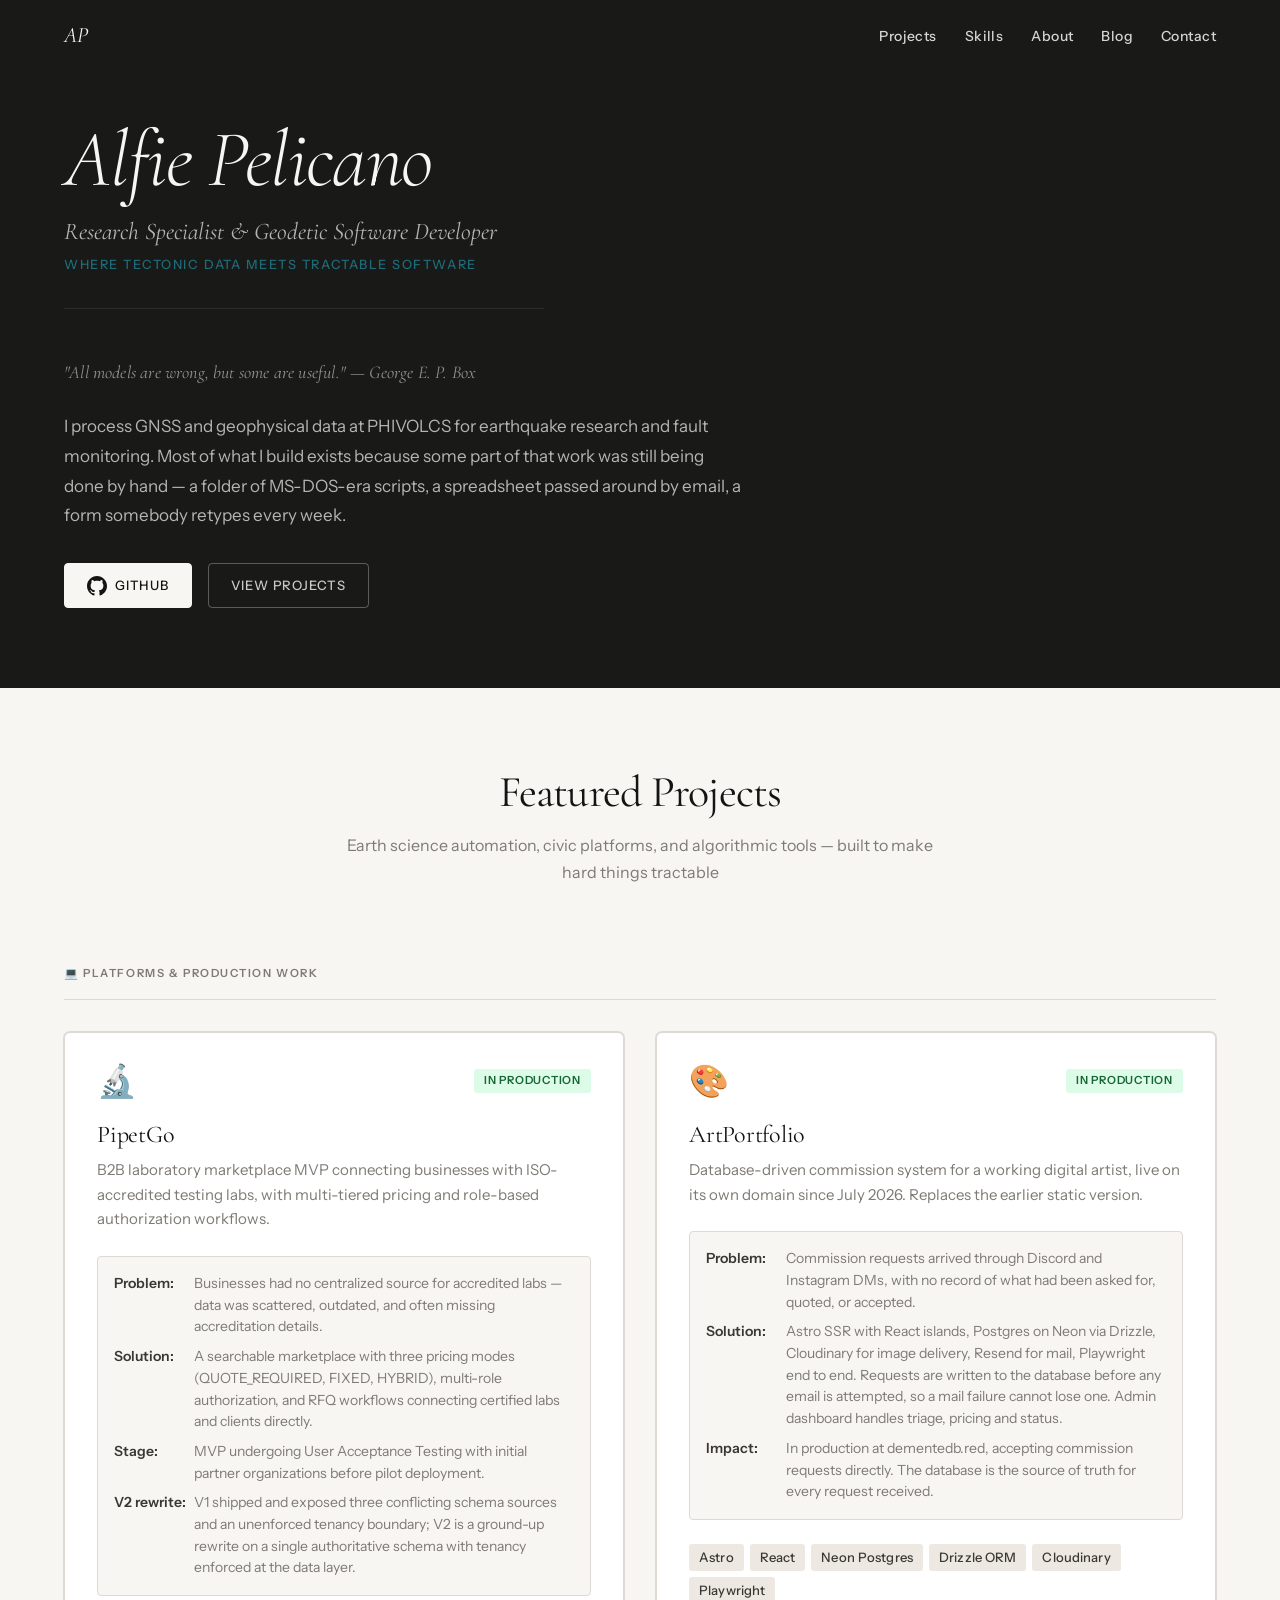
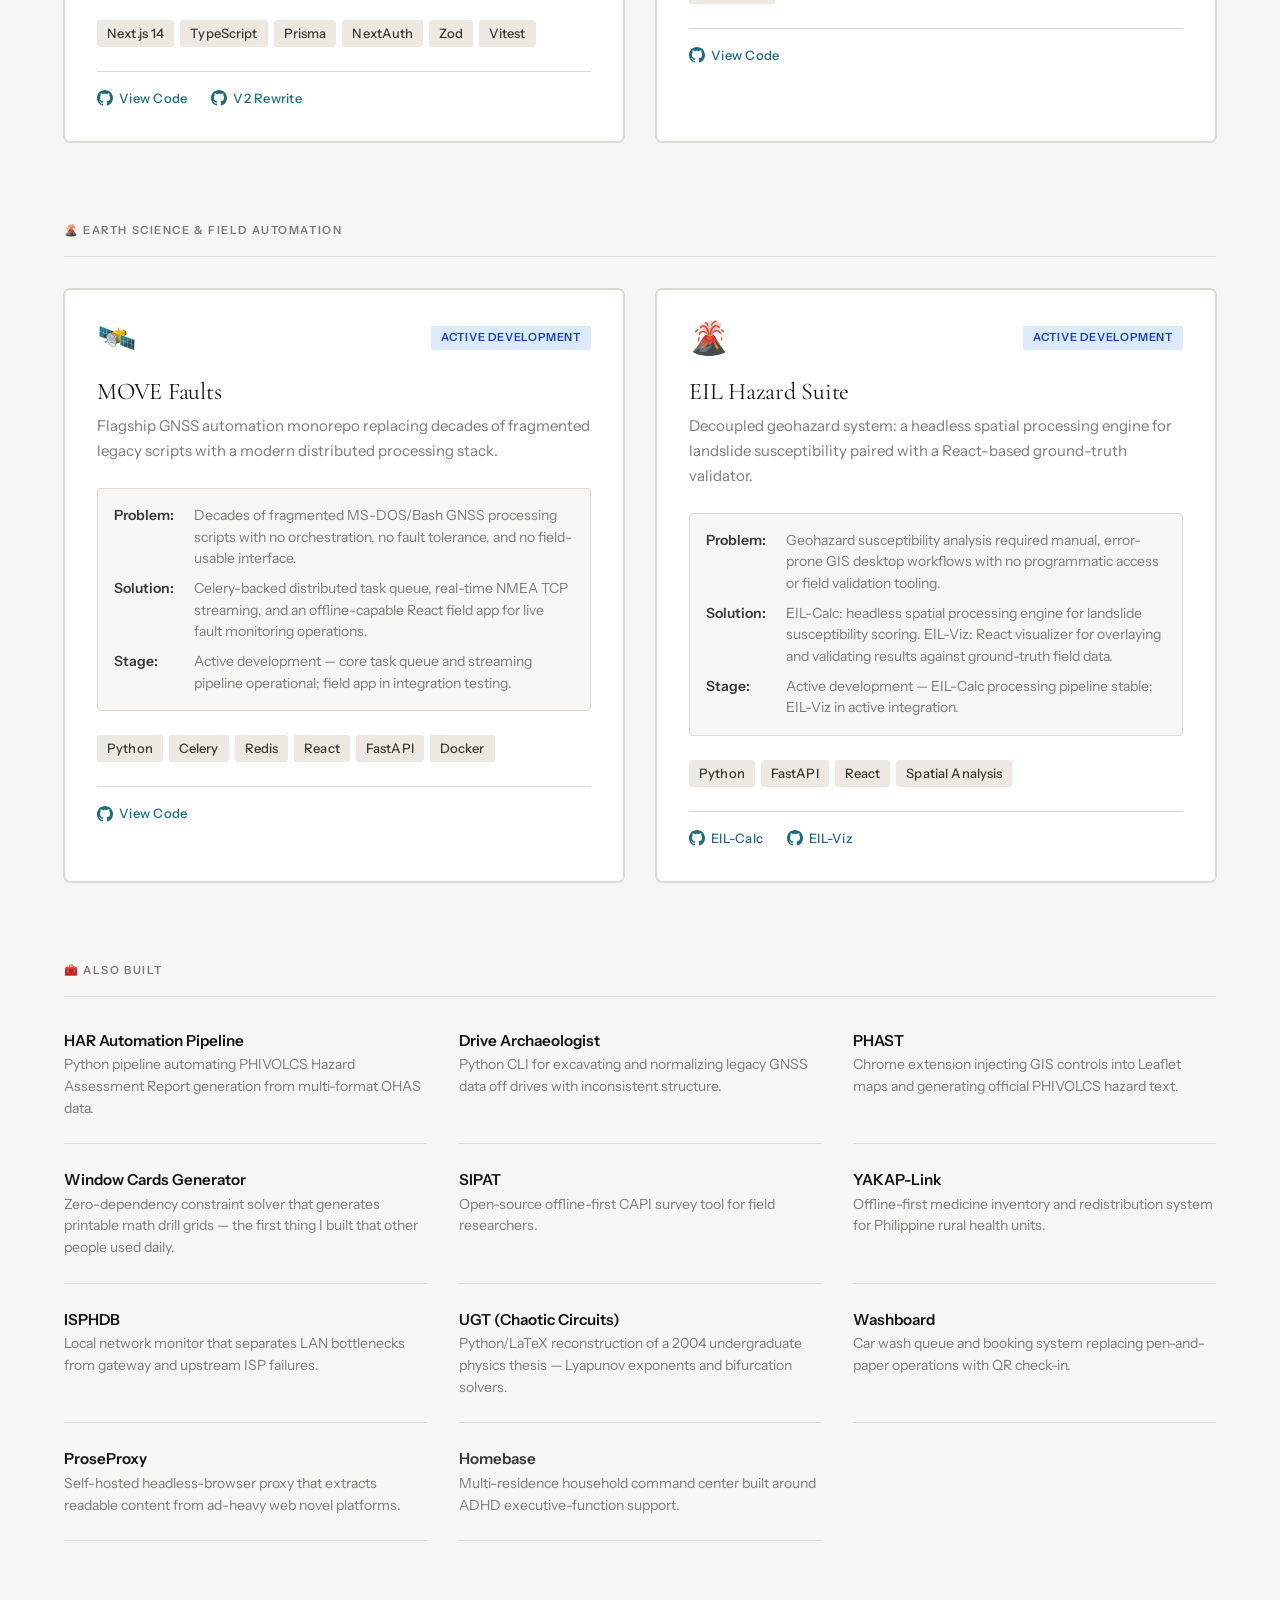
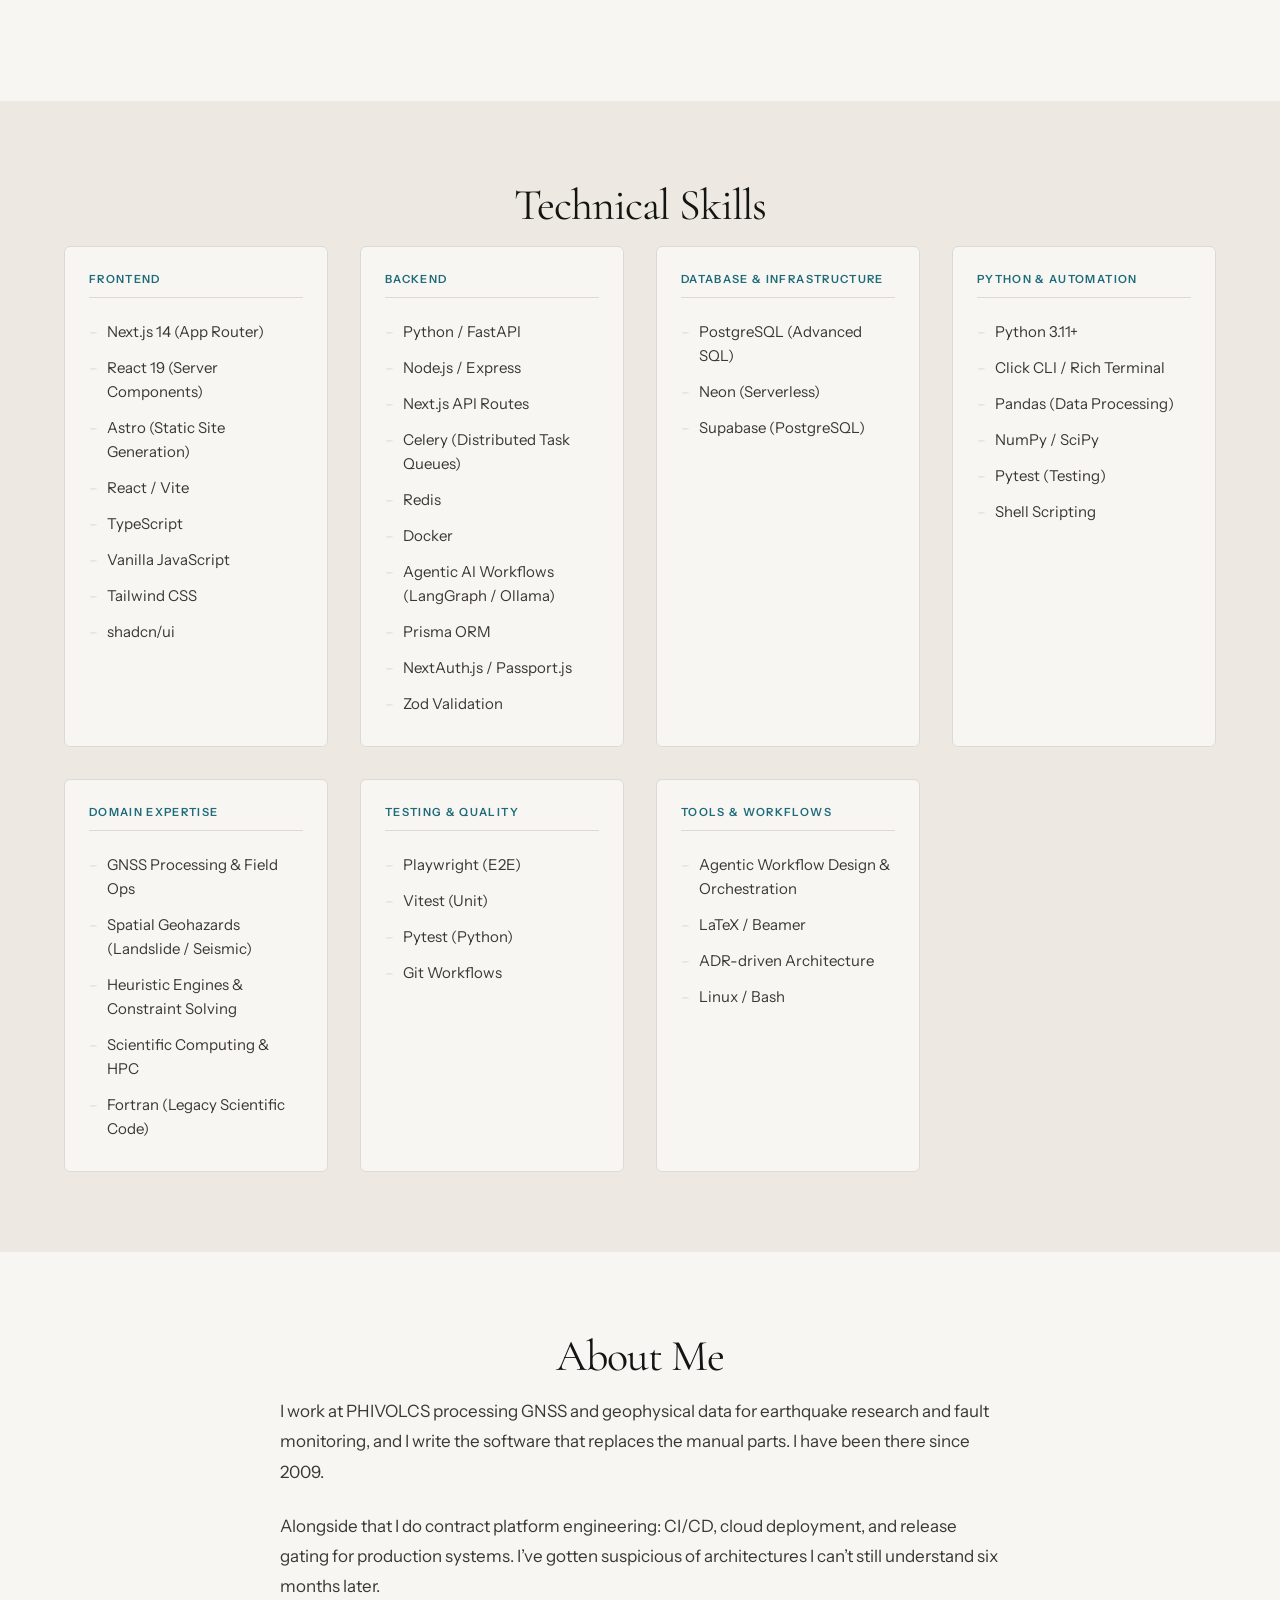
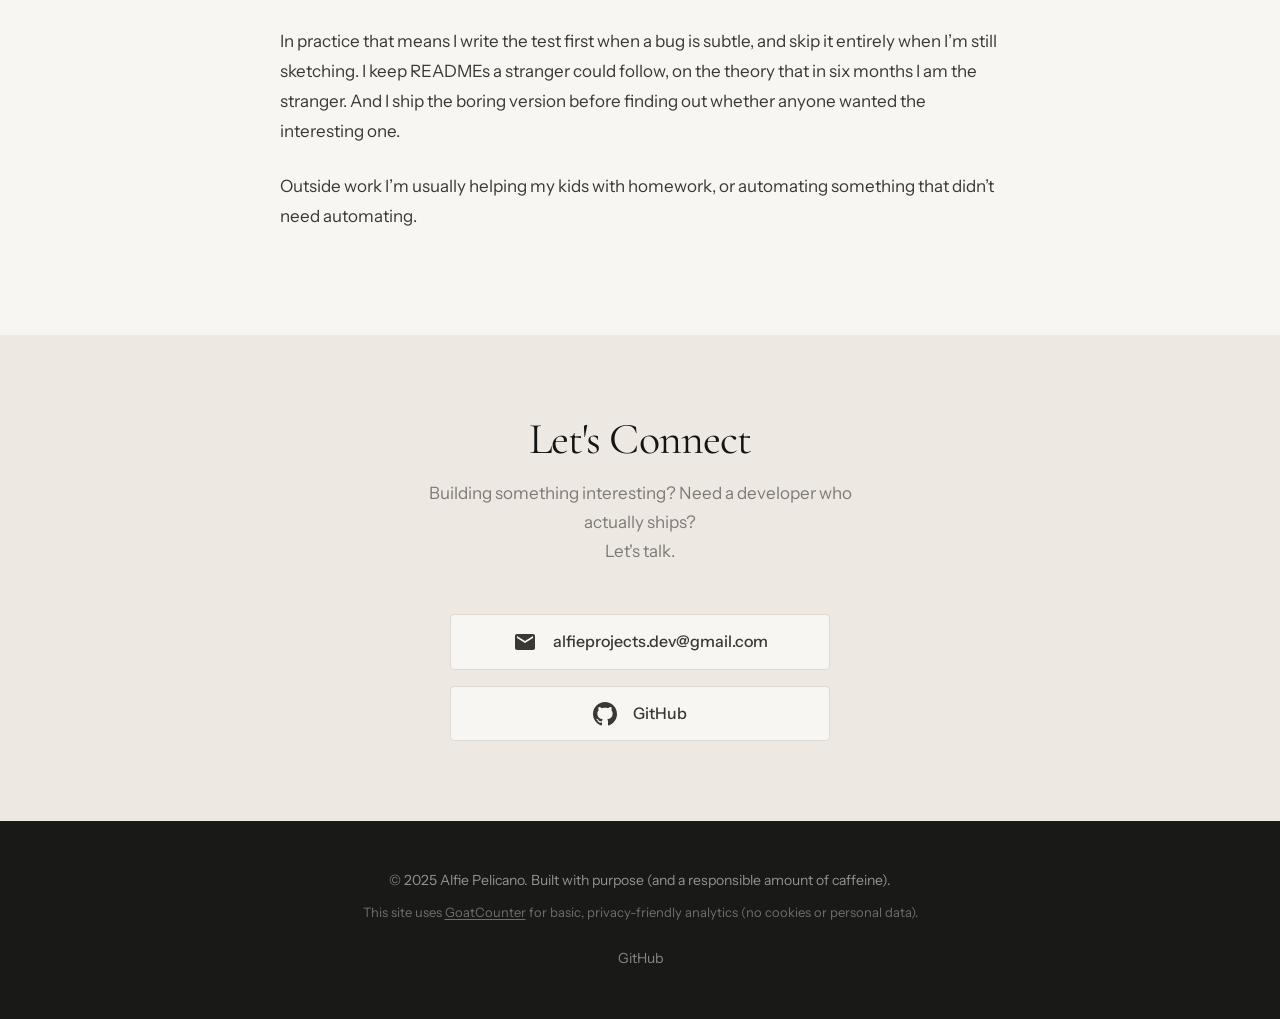
==== commit e9e840ac: "Revise project details and About Me section Updated project description and details for ArtPortfolio" ====
--- a/index.html
+++ b/index.html
@@ -10,19 +10,19 @@
     <meta property="og:type" content="website">
     <meta property="og:title" content="Alfie Pelicano - Research Specialist & Geodetic Software Developer">
     <meta property="og:description" content="GNSS and geophysical data processing at PHIVOLCS, plus contract platform engineering. Automation pipelines, geohazard systems, and full-stack applications.">
-    <meta property="og:url" content="https://ithinkandicode.space/">
-    <meta property="og:image" content="https://ithinkandicode.space/og-image.png">
+    <meta property="og:url" content="https://www.ithinkandicode.space/">
+    <meta property="og:image" content="https://www.ithinkandicode.space/og-image.png">
 
     <!-- Twitter Card -->
     <meta name="twitter:card" content="summary_large_image">
     <meta name="twitter:title" content="Alfie Pelicano - Research Specialist & Geodetic Software Developer">
     <meta name="twitter:description" content="GNSS & geophysics specialist building automation pipelines, spatial data systems, and full-stack applications.">
-    <meta name="twitter:image" content="https://ithinkandicode.space/og-image.png">
+    <meta name="twitter:image" content="https://www.ithinkandicode.space/og-image.png">
 
     <!-- Additional SEO -->
     <meta name="author" content="Alfie Pelicano">
     <meta name="keywords" content="research specialist, geodetic software developer, GNSS, geodesy, earth science, geohazards, PHIVOLCS, spatial data, Python, Celery, Redis, Docker, FastAPI, Astro, LangGraph, Fortran, Next.js, TypeScript, PostgreSQL, web development, Philippines">
-    <link rel="canonical" href="https://ithinkandicode.space/">
+    <link rel="canonical" href="https://www.ithinkandicode.space/">
 
     <link rel="preconnect" href="https://fonts.googleapis.com">
     <link rel="preconnect" href="https://fonts.gstatic.com" crossorigin>
@@ -36,7 +36,7 @@
       "@type": "Person",
       "name": "Alfie Pelicano",
       "jobTitle": "Research Specialist & Geodetic Software Developer",
-      "url": "https://ithinkandicode.space/",
+      "url": "https://www.ithinkandicode.space/",
       "email": "alfieprojects.dev@gmail.com",
       "sameAs": [
         "https://github.com/alfieprojectsdev"
@@ -124,7 +124,7 @@
             <p class="section-subtitle">Earth science automation, civic platforms, and algorithmic tools — built to make hard things tractable</p>
 
             <!-- ================================================ -->
-            <!-- CATEGORY 1: Client & Production Work             -->
+            <!-- CATEGORY 1: Platforms & Production Work          -->
             <!-- ================================================ -->
             <div class="project-category">
                 <h3 class="project-category-title">💻 Platforms &amp; Production Work</h3>
@@ -188,26 +188,29 @@
                         </div>
                         <h3 class="project-title">ArtPortfolio</h3>
                         <p class="project-description">
-                            High-performance statically generated Astro CMS built over a weekend — optimized for minimal cognitive load and fast asset delivery for digital art commissions.
+                            Database-driven commission system for a working digital artist, live on its own domain since July 2026. Replaces the earlier static version.
                         </p>
                         <div class="project-details">
                             <div class="detail-item">
                                 <span class="detail-label">Problem:</span>
-                                <span class="detail-value">Existing digital art commission sites were slow, cognitively noisy, or required ongoing CMS subscriptions — not practical for a solo artist portfolio.</span>
+                                <span class="detail-value">Commission requests arrived through Discord and Instagram DMs, with no record of what had been asked for, quoted, or accepted.</span>
                             </div>
                             <div class="detail-item">
                                 <span class="detail-label">Solution:</span>
-                                <span class="detail-value">Statically generated Astro site with zero client-side JS by default, optimized image delivery, and a content structure designed to minimize decision fatigue for commissioners.</span>
+                                <span class="detail-value">Astro SSR with React islands, Postgres on Neon via Drizzle, Cloudinary for image delivery, Resend for mail, Playwright end to end. Requests are written to the database before any email is attempted, so a mail failure cannot lose one. Admin dashboard handles triage, pricing and status.</span>
                             </div>
                             <div class="detail-item">
                                 <span class="detail-label">Impact:</span>
-                                <span class="detail-value">In production as a live art commission site — fast, cost-free to host, and maintainable without a CMS subscription.</span>
+                                <span class="detail-value">In production at dementedb.red, accepting commission requests directly. The database is the source of truth for every request received.</span>
                             </div>
                         </div>
                         <div class="tech-stack">
                             <span class="tech-tag">Astro</span>
-                            <span class="tech-tag">Static Site Generation</span>
-                            <span class="tech-tag">GitHub Pages</span>
+                            <span class="tech-tag">React</span>
+                            <span class="tech-tag">Neon Postgres</span>
+                            <span class="tech-tag">Drizzle ORM</span>
+                            <span class="tech-tag">Cloudinary</span>
+                            <span class="tech-tag">Playwright</span>
                         </div>
                         <div class="project-links">
                             <a href="https://github.com/alfieprojectsdev/artportfolio" target="_blank" rel="noopener noreferrer" class="project-link" aria-label="ArtPortfolio GitHub repository (opens in new tab)">
@@ -464,18 +467,12 @@
             <h2 class="section-title">About Me</h2>
             <div class="about-content">
                 <p>
-                    I work at PHIVOLCS processing GNSS and geophysical data for earthquake
-                    research and fault monitoring, and I write the software that replaces the
-                    manual parts. The two roles aren’t separate: sixteen years of scientific
-                    computing taught me that precision, edge-case handling, and long-term
-                    maintainability aren’t engineering virtues, they’re survival requirements
-                    when your data tracks how the ground moves.
+                    I work at PHIVOLCS processing GNSS and geophysical data for earthquake research and fault monitoring, and I write the software that replaces the manual parts. I have been there since 2009.
                 </p>
                 <p>
-                    Lately that sits alongside contract platform engineering — CI/CD, cloud
-                    deployment, and release gating for production systems. Different domain,
-                    same instinct: I’ve gotten suspicious of architectures I can’t still
-                    understand six months later. No moonshot hype, no blockchain detours.
+                    Alongside that I do contract platform engineering: CI/CD, cloud
+                    deployment, and release gating for production systems. I’ve gotten
+                    suspicious of architectures I can’t still understand six months later.
                 </p>
                 <p>
                     In practice that means I write the test first when a bug is subtle, and
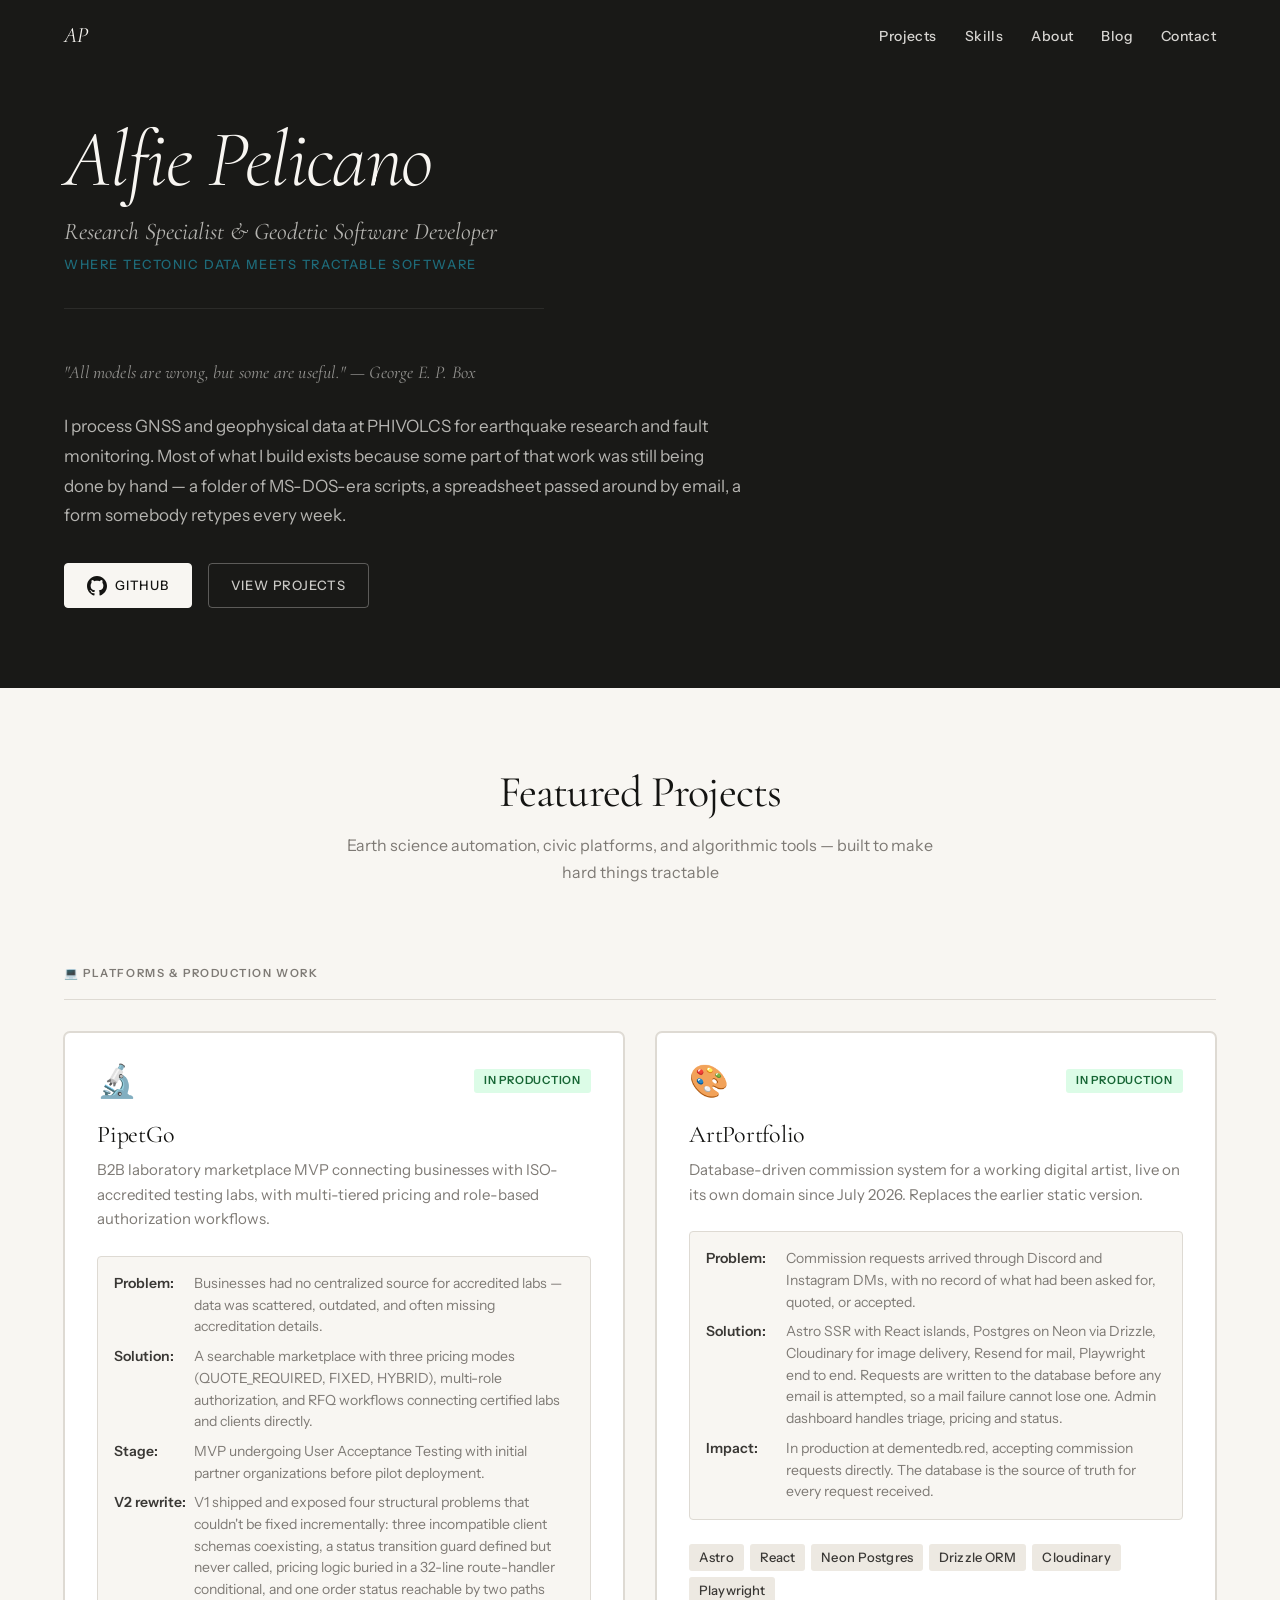
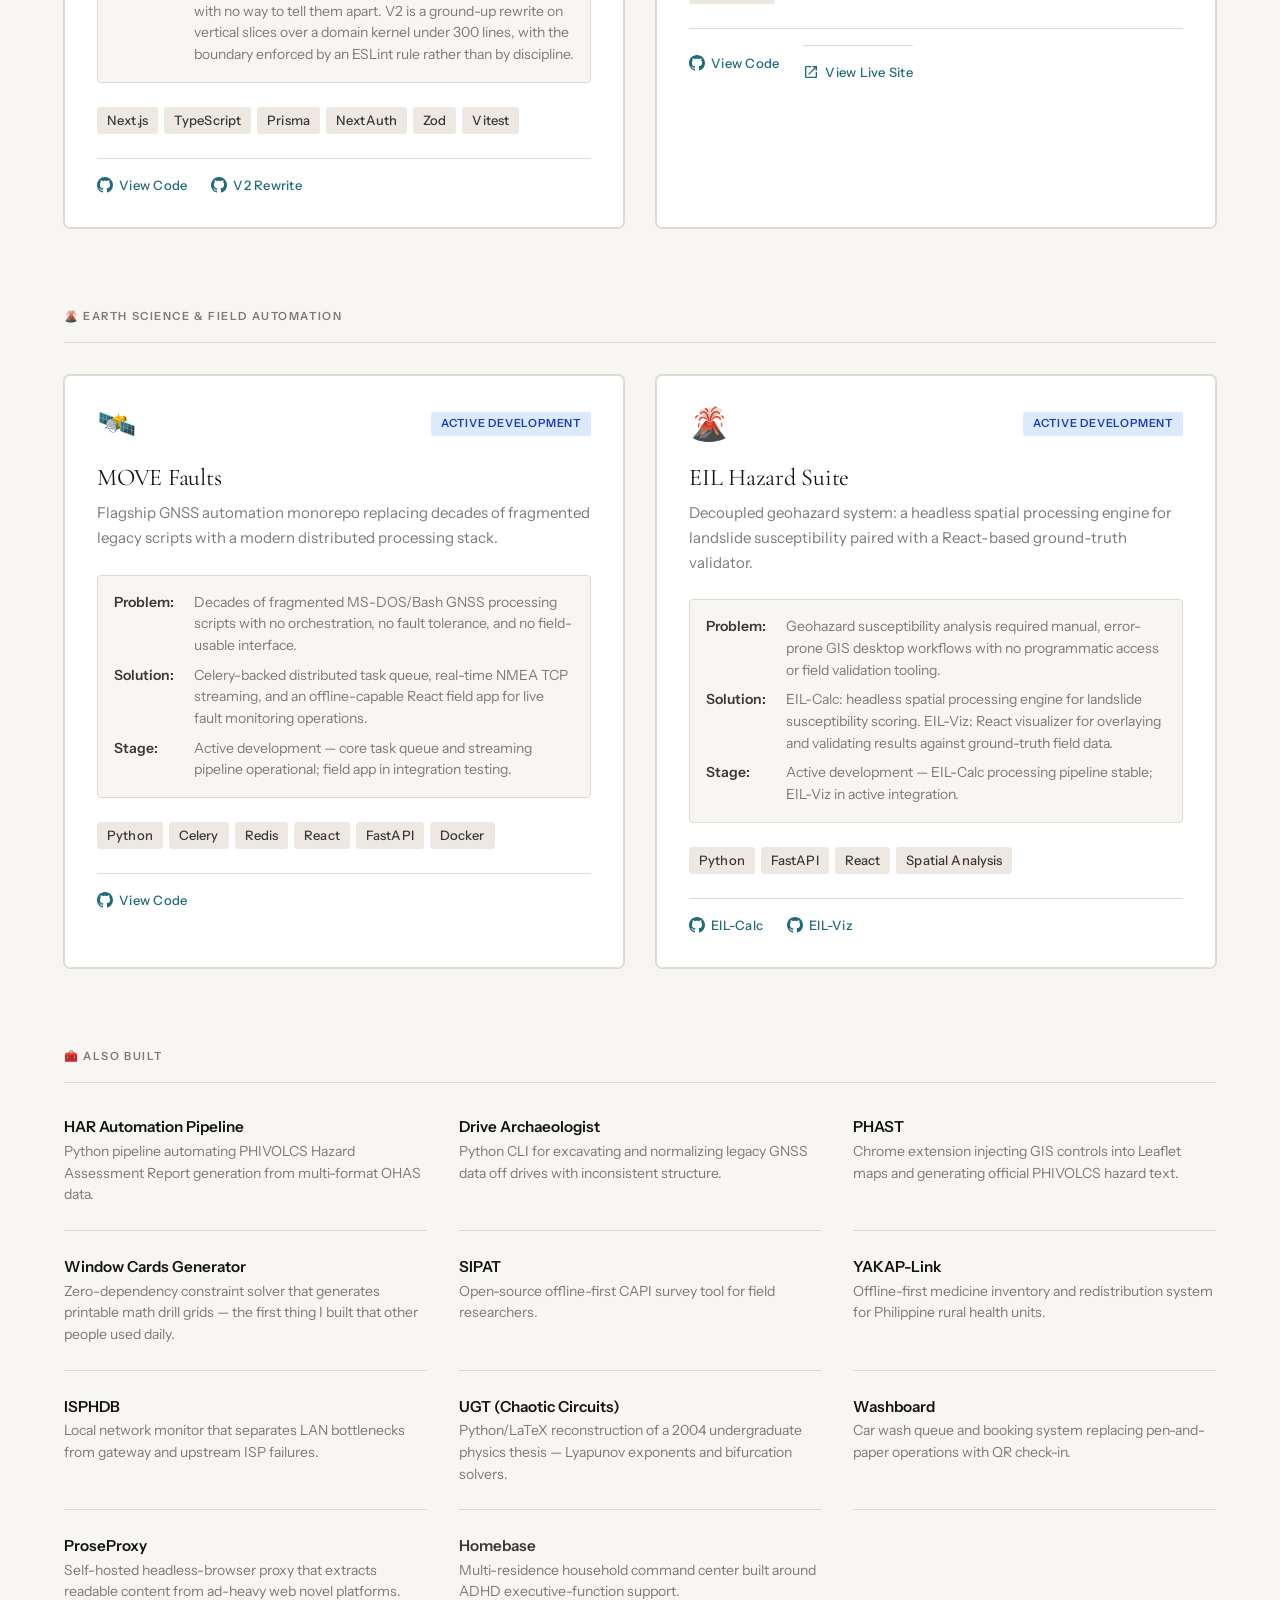
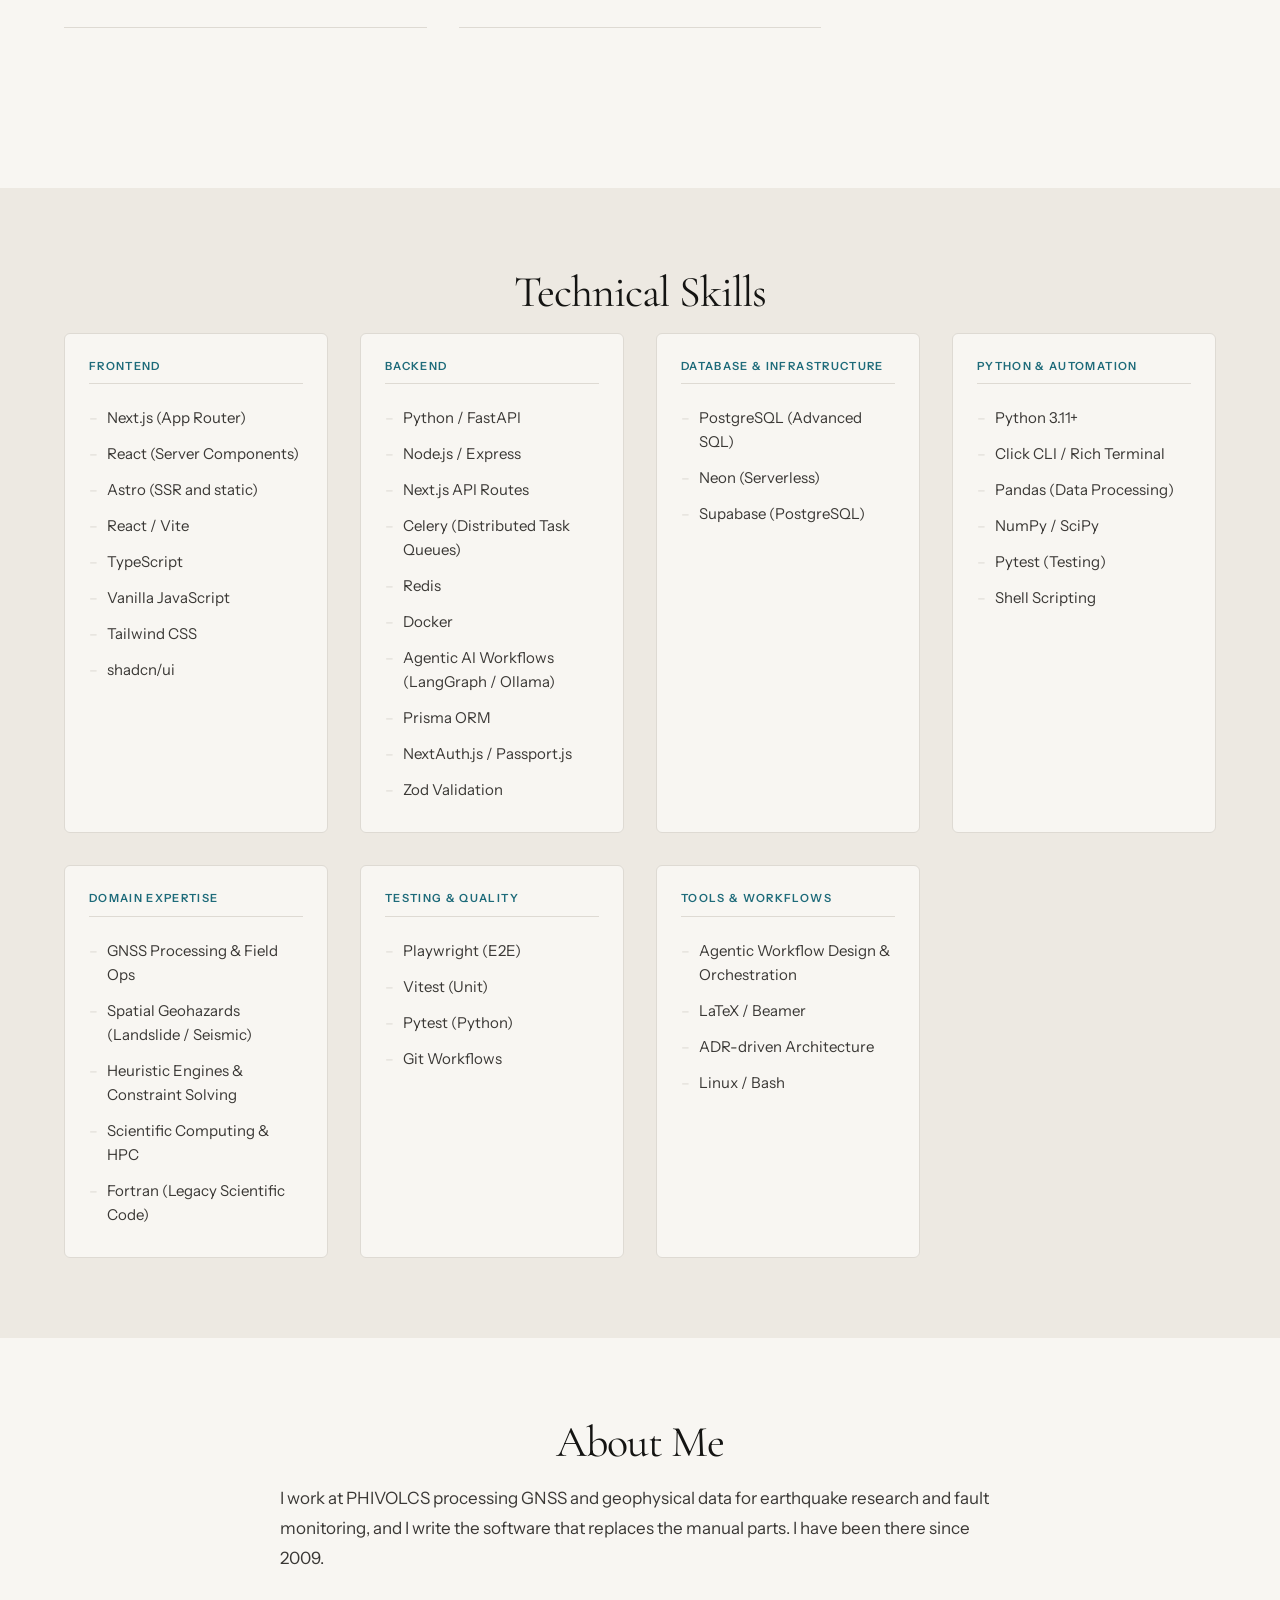
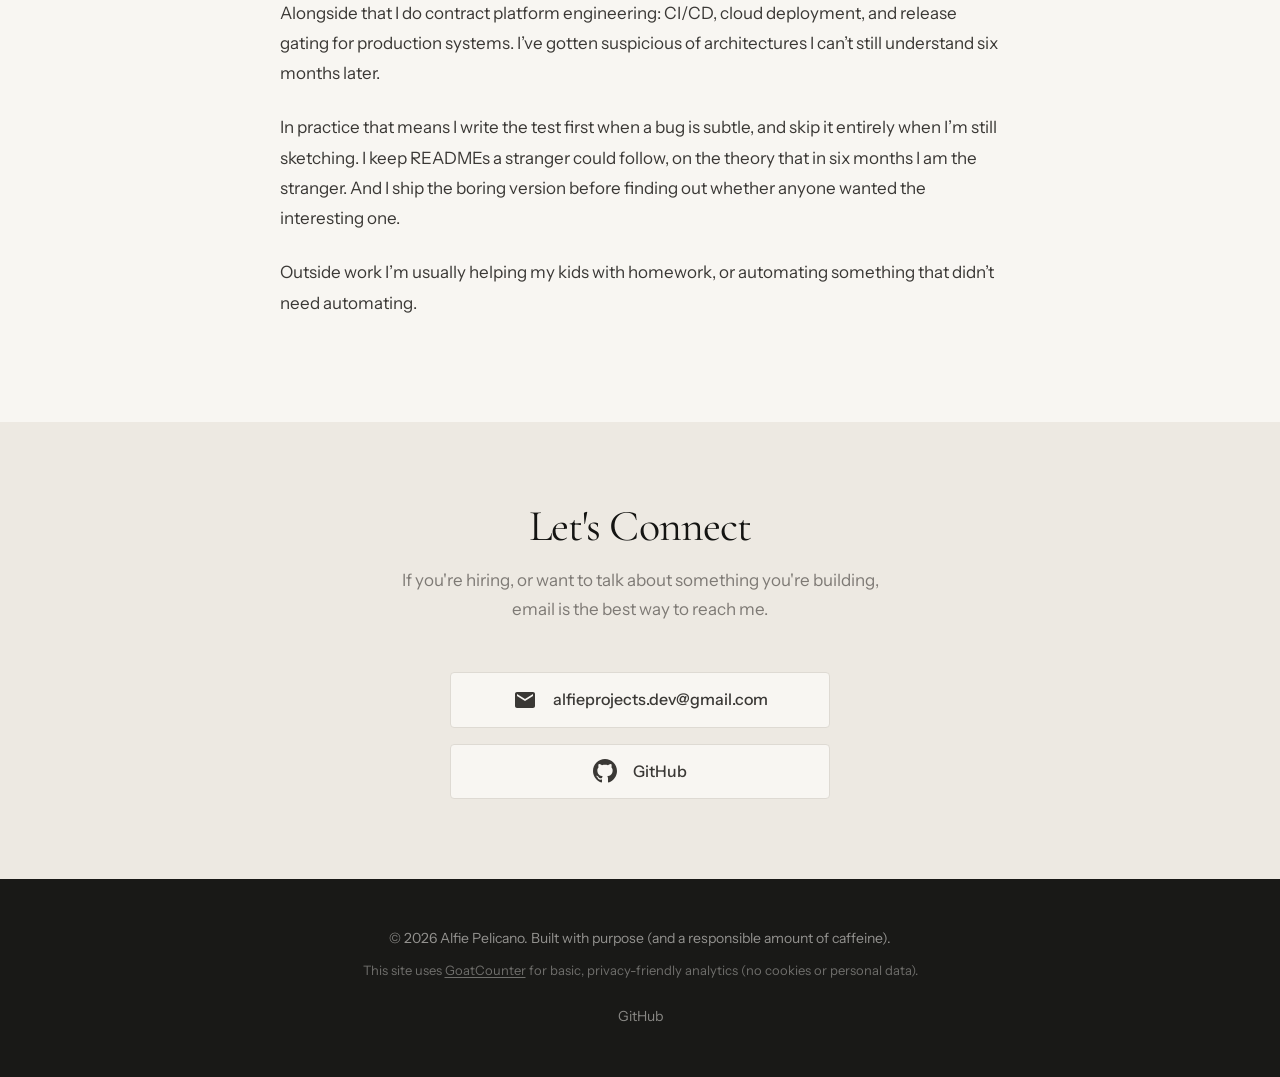
==== commit cb640c62: "Update project details and tech stack in index.html" ====
--- a/index.html
+++ b/index.html
@@ -154,11 +154,11 @@
                             </div>
                             <div class="detail-item">
                                 <span class="detail-label">V2 rewrite:</span>
-                                <span class="detail-value">V1 shipped and exposed three conflicting schema sources and an unenforced tenancy boundary; V2 is a ground-up rewrite on a single authoritative schema with tenancy enforced at the data layer.</span>
+                                <span class="detail-value">V1 shipped and exposed four structural problems that couldn't be fixed incrementally: three incompatible client schemas coexisting, a status transition guard defined but never called, pricing logic buried in a 32-line route-handler conditional, and one order status reachable by two paths with no way to tell them apart. V2 is a ground-up rewrite on vertical slices over a domain kernel under 300 lines, with the boundary enforced by an ESLint rule rather than by discipline.</span>
                             </div>
                         </div>
                         <div class="tech-stack">
-                            <span class="tech-tag">Next.js 14</span>
+                            <span class="tech-tag">Next.js</span>
                             <span class="tech-tag">TypeScript</span>
                             <span class="tech-tag">Prisma</span>
                             <span class="tech-tag">NextAuth</span>
@@ -219,6 +219,12 @@
                                 </svg>
                                 View Code
                             </a>
+                            <a href="https://dementedb.red" target="_blank" rel="noopener noreferrer" class="project-link demo-link" data-project="artportfolio" aria-label="ArtPortfolio live site at dementedb.red (opens in new tab)">
+                                <svg width="16" height="16" fill="currentColor" viewBox="0 0 24 24" aria-hidden="true">
+                                    <path d="M19 19H5V5h7V3H5a2 2 0 00-2 2v14a2 2 0 002 2h14c1.1 0 2-.9 2-2v-7h-2v7zM14 3v2h3.59l-9.83 9.83 1.41 1.41L19 6.41V10h2V3h-7z"/>
+                                </svg>
+                                View Live Site
+                            </a>
                         </div>
                     </article>
 
@@ -385,9 +391,9 @@
                 <div class="skill-category">
                     <h3 class="skill-category-title">Frontend</h3>
                     <ul class="skill-list">
-                        <li>Next.js 14 (App Router)</li>
-                        <li>React 19 (Server Components)</li>
-                        <li>Astro (Static Site Generation)</li>
+                        <li>Next.js (App Router)</li>
+                        <li>React (Server Components)</li>
+                        <li>Astro (SSR and static)</li>
                         <li>React / Vite</li>
                         <li>TypeScript</li>
                         <li>Vanilla JavaScript</li>
@@ -493,8 +499,8 @@
         <div class="container">
             <h2 class="section-title">Let's Connect</h2>
             <p class="contact-tagline">
-                Building something interesting? Need a developer who actually ships?<br>
-                Let's talk.
+                If you're hiring, or want to talk about something you're building,<br>
+                email is the best way to reach me.
             </p>
             <div class="contact-methods">
                 <a href="mailto:alfieprojects.dev@gmail.com" class="contact-link" aria-label="Email alfieprojects.dev@gmail.com">
@@ -516,7 +522,7 @@
     <!-- Footer -->
     <footer class="footer">
         <div class="container">
-            <p>&copy; 2025 Alfie Pelicano. Built with purpose (and a responsible amount of caffeine).</p>
+            <p>&copy; 2026 Alfie Pelicano. Built with purpose (and a responsible amount of caffeine).</p>
             <p class="privacy-note">
                 This site uses <a href="https://www.goatcounter.com/" target="_blank" rel="noopener">GoatCounter</a> for basic, privacy-friendly analytics (no cookies or personal data).
             </p>
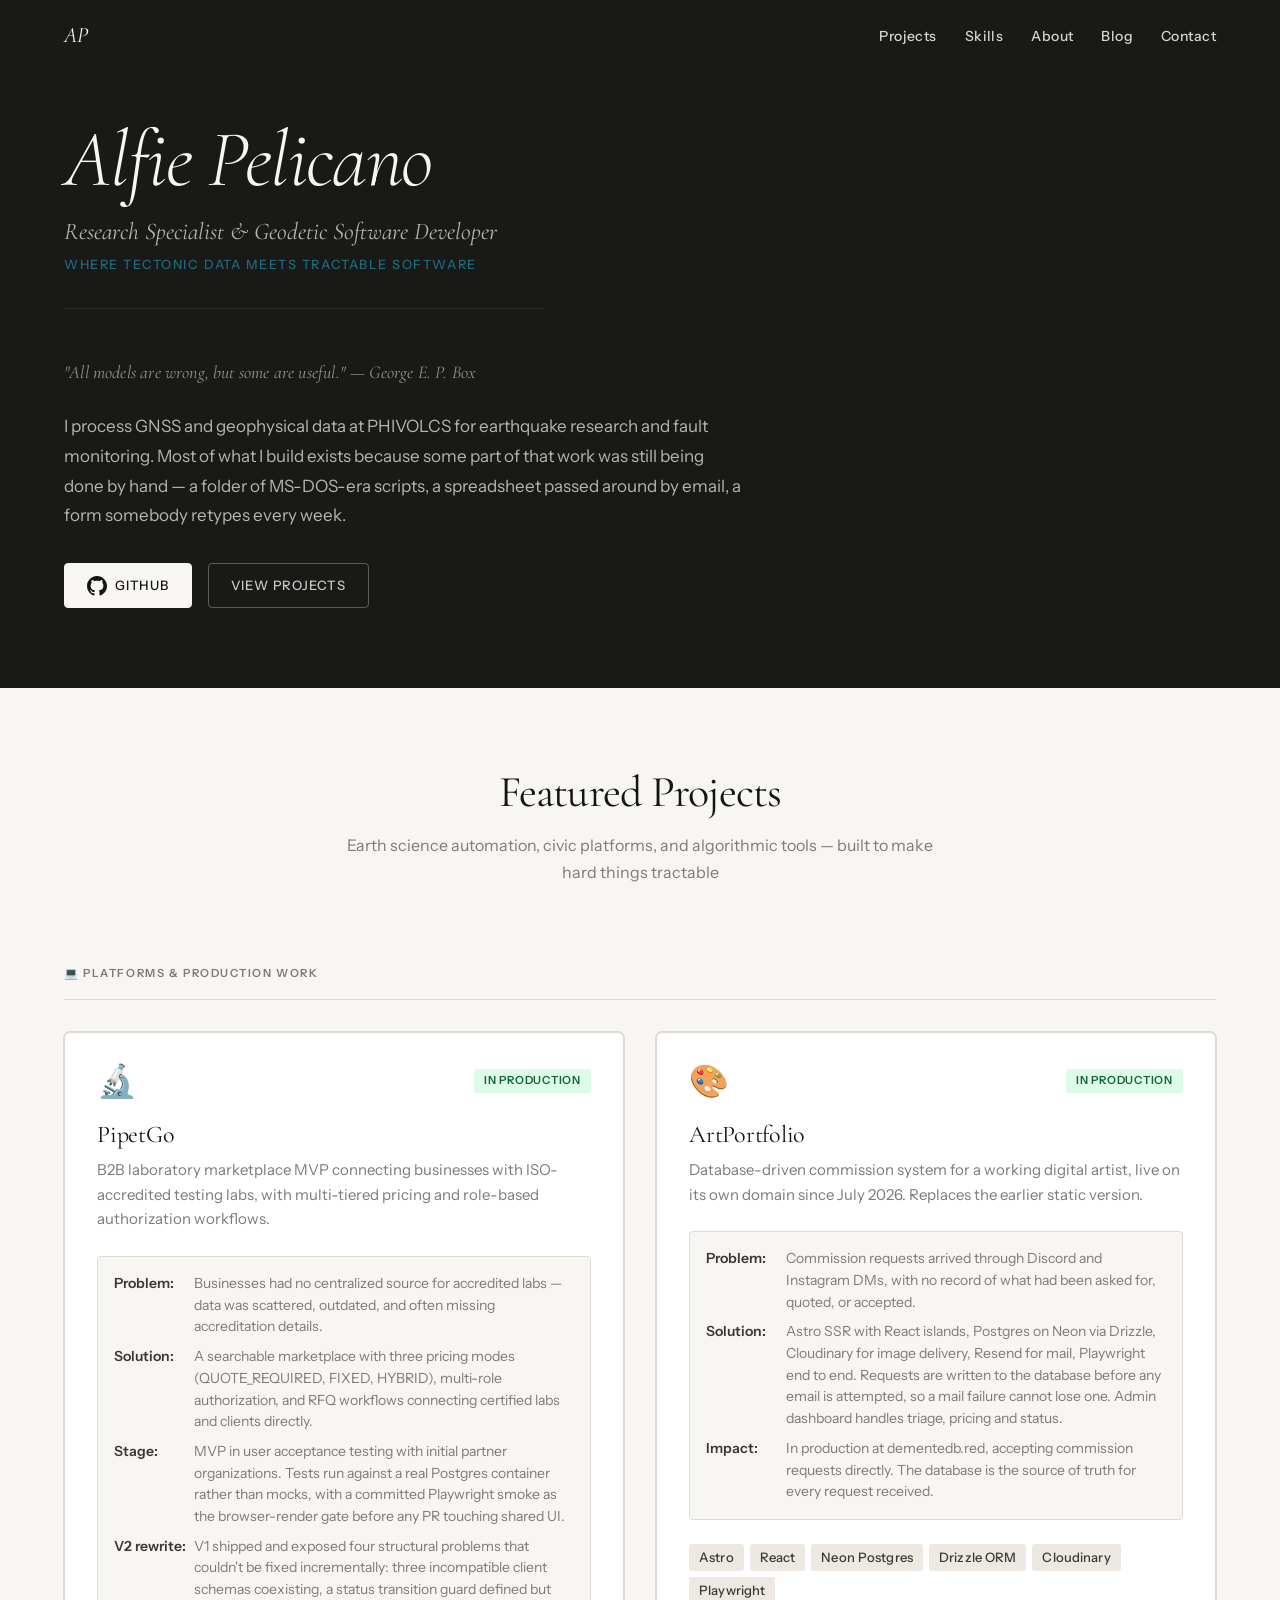
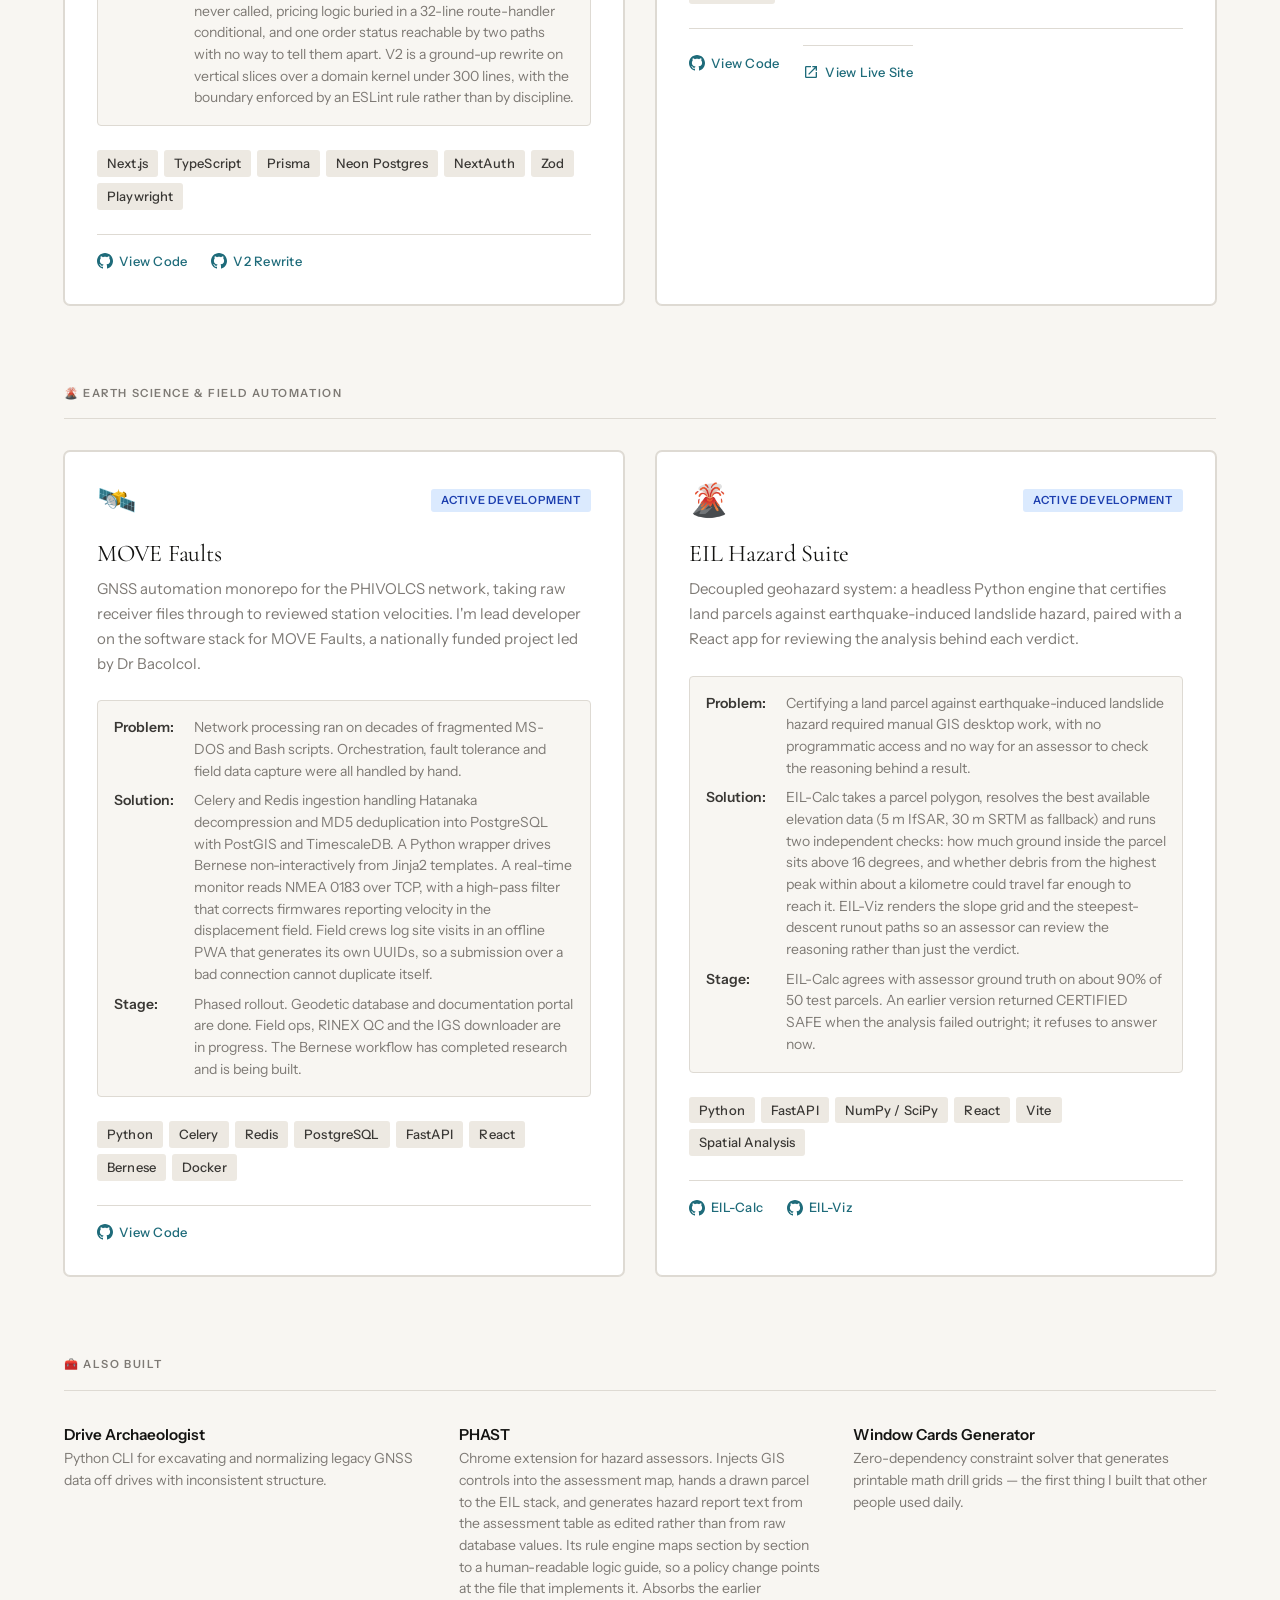
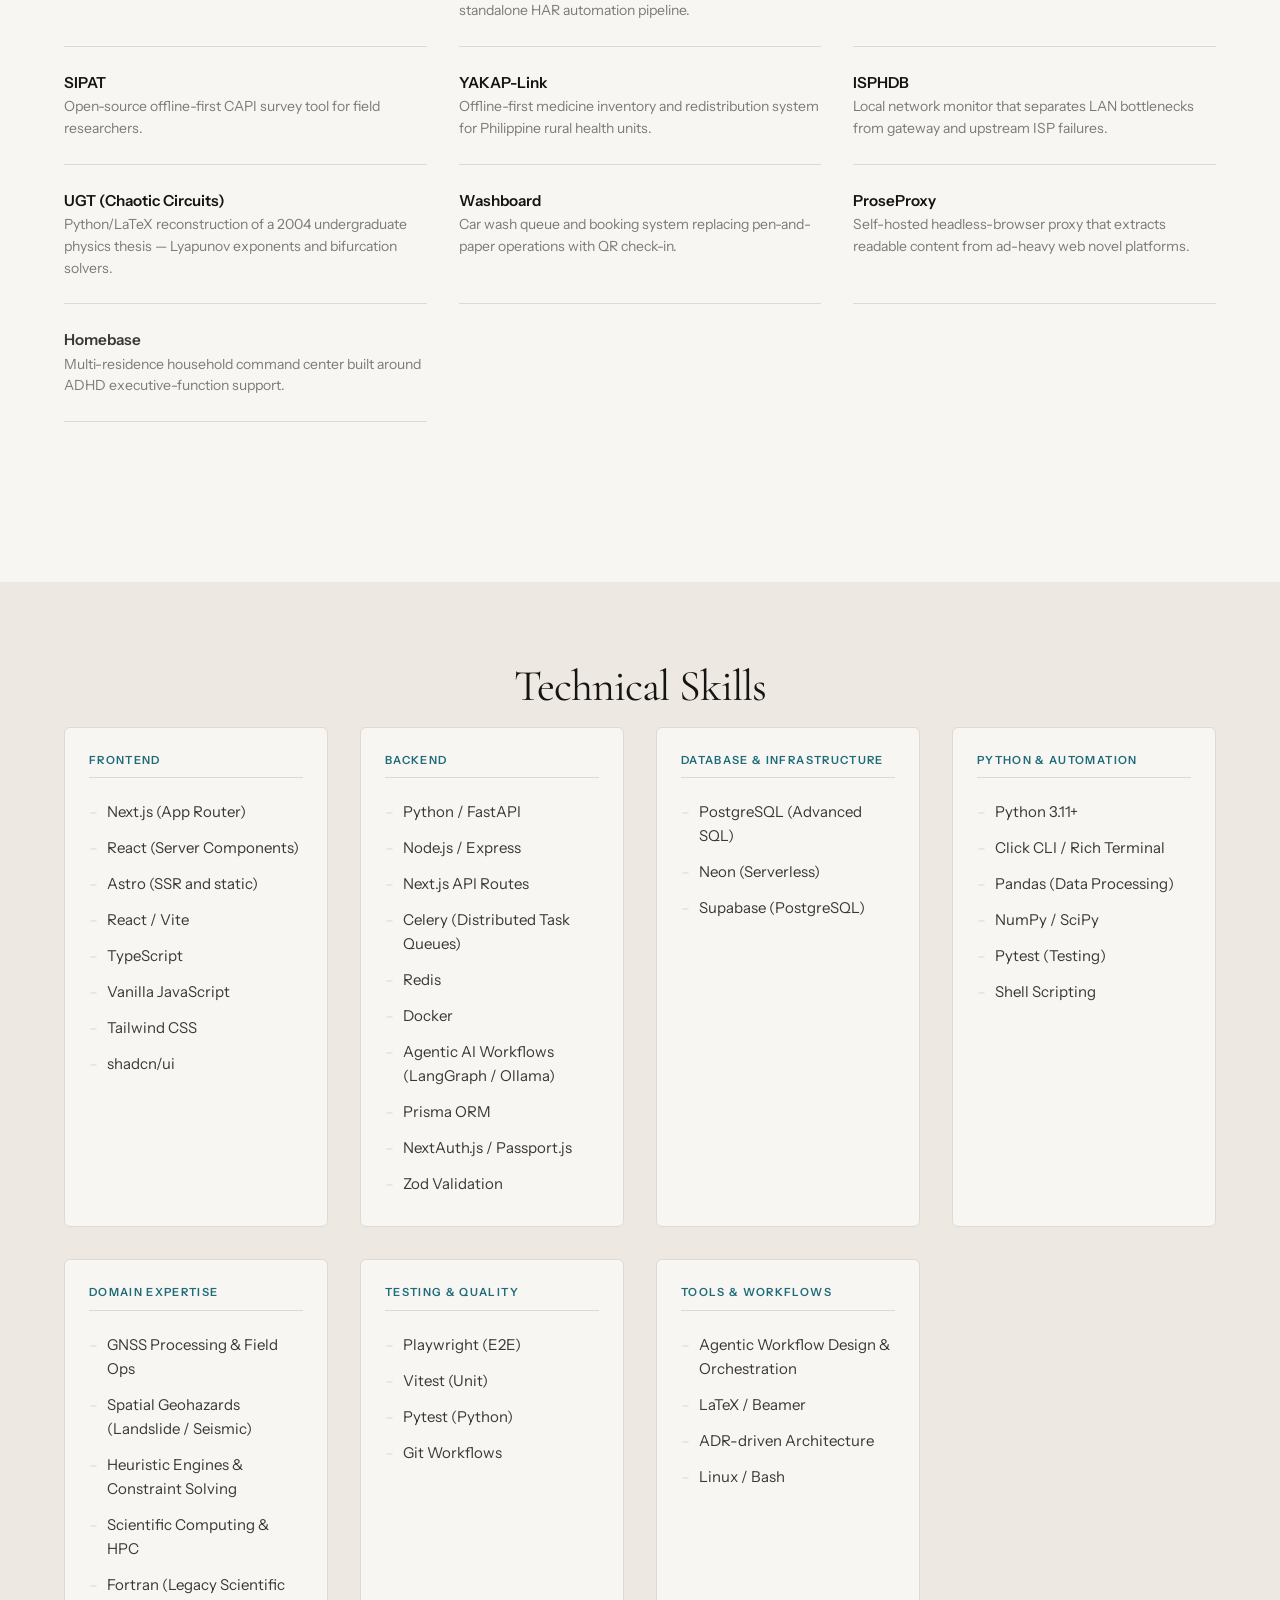
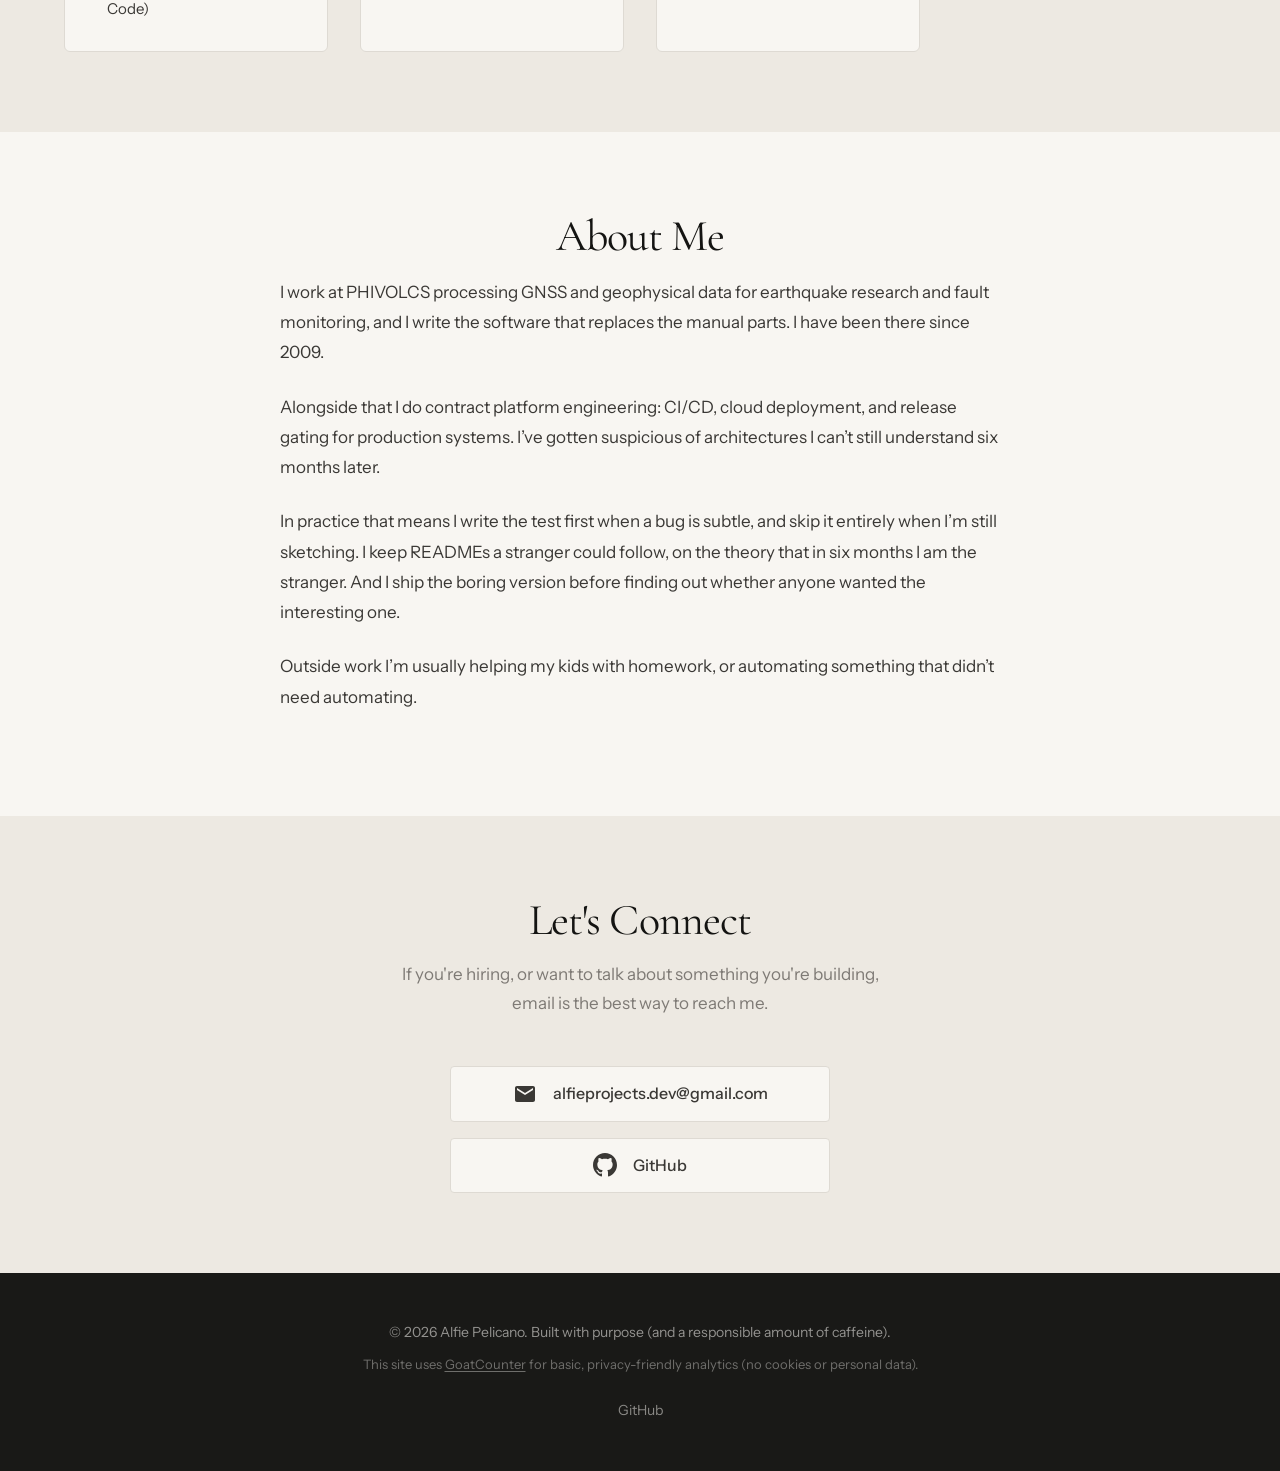
==== commit e56727c1: "Revise project details and tech stack in index.html Updated project descriptions and statuses for cl" ====
--- a/index.html
+++ b/index.html
@@ -150,7 +150,7 @@
                             </div>
                             <div class="detail-item">
                                 <span class="detail-label">Stage:</span>
-                                <span class="detail-value">MVP undergoing User Acceptance Testing with initial partner organizations before pilot deployment.</span>
+                                <span class="detail-value">MVP in user acceptance testing with initial partner organizations. Tests run against a real Postgres container rather than mocks, with a committed Playwright smoke as the browser-render gate before any PR touching shared UI.</span>
                             </div>
                             <div class="detail-item">
                                 <span class="detail-label">V2 rewrite:</span>
@@ -161,9 +161,10 @@
                             <span class="tech-tag">Next.js</span>
                             <span class="tech-tag">TypeScript</span>
                             <span class="tech-tag">Prisma</span>
+                            <span class="tech-tag">Neon Postgres</span>
                             <span class="tech-tag">NextAuth</span>
                             <span class="tech-tag">Zod</span>
-                            <span class="tech-tag">Vitest</span>
+                            <span class="tech-tag">Playwright</span>
                         </div>
                         <div class="project-links">
                             <a href="https://github.com/alfieprojectsdev/pipetgo" target="_blank" rel="noopener noreferrer" class="project-link" aria-label="PipetGo GitHub repository (opens in new tab)">
@@ -245,28 +246,30 @@
                         </div>
                         <h3 class="project-title">MOVE Faults</h3>
                         <p class="project-description">
-                            Flagship GNSS automation monorepo replacing decades of fragmented legacy scripts with a modern distributed processing stack.
+                            GNSS automation monorepo for the PHIVOLCS network, taking raw receiver files through to reviewed station velocities. I'm lead developer on the software stack for MOVE Faults, a nationally funded project led by Dr Bacolcol.
                         </p>
                         <div class="project-details">
                             <div class="detail-item">
                                 <span class="detail-label">Problem:</span>
-                                <span class="detail-value">Decades of fragmented MS-DOS/Bash GNSS processing scripts with no orchestration, no fault tolerance, and no field-usable interface.</span>
+                                <span class="detail-value">Network processing ran on decades of fragmented MS-DOS and Bash scripts. Orchestration, fault tolerance and field data capture were all handled by hand.</span>
                             </div>
                             <div class="detail-item">
                                 <span class="detail-label">Solution:</span>
-                                <span class="detail-value">Celery-backed distributed task queue, real-time NMEA TCP streaming, and an offline-capable React field app for live fault monitoring operations.</span>
+                                <span class="detail-value">Celery and Redis ingestion handling Hatanaka decompression and MD5 deduplication into PostgreSQL with PostGIS and TimescaleDB. A Python wrapper drives Bernese non-interactively from Jinja2 templates. A real-time monitor reads NMEA 0183 over TCP, with a high-pass filter that corrects firmwares reporting velocity in the displacement field. Field crews log site visits in an offline PWA that generates its own UUIDs, so a submission over a bad connection cannot duplicate itself.</span>
                             </div>
                             <div class="detail-item">
                                 <span class="detail-label">Stage:</span>
-                                <span class="detail-value">Active development — core task queue and streaming pipeline operational; field app in integration testing.</span>
+                                <span class="detail-value">Phased rollout. Geodetic database and documentation portal are done. Field ops, RINEX QC and the IGS downloader are in progress. The Bernese workflow has completed research and is being built.</span>
                             </div>
                         </div>
                         <div class="tech-stack">
                             <span class="tech-tag">Python</span>
                             <span class="tech-tag">Celery</span>
                             <span class="tech-tag">Redis</span>
+                            <span class="tech-tag">PostgreSQL</span>
+                            <span class="tech-tag">FastAPI</span>
                             <span class="tech-tag">React</span>
-                            <span class="tech-tag">FastAPI</span>
+                            <span class="tech-tag">Bernese</span>
                             <span class="tech-tag">Docker</span>
                         </div>
                         <div class="project-links">
@@ -286,26 +289,28 @@
                         </div>
                         <h3 class="project-title">EIL Hazard Suite</h3>
                         <p class="project-description">
-                            Decoupled geohazard system: a headless spatial processing engine for landslide susceptibility paired with a React-based ground-truth validator.
+                            Decoupled geohazard system: a headless Python engine that certifies land parcels against earthquake-induced landslide hazard, paired with a React app for reviewing the analysis behind each verdict.
                         </p>
                         <div class="project-details">
                             <div class="detail-item">
                                 <span class="detail-label">Problem:</span>
-                                <span class="detail-value">Geohazard susceptibility analysis required manual, error-prone GIS desktop workflows with no programmatic access or field validation tooling.</span>
+                                <span class="detail-value">Certifying a land parcel against earthquake-induced landslide hazard required manual GIS desktop work, with no programmatic access and no way for an assessor to check the reasoning behind a result.</span>
                             </div>
                             <div class="detail-item">
                                 <span class="detail-label">Solution:</span>
-                                <span class="detail-value">EIL-Calc: headless spatial processing engine for landslide susceptibility scoring. EIL-Viz: React visualizer for overlaying and validating results against ground-truth field data.</span>
+                                <span class="detail-value">EIL-Calc takes a parcel polygon, resolves the best available elevation data (5 m IfSAR, 30 m SRTM as fallback) and runs two independent checks: how much ground inside the parcel sits above 16 degrees, and whether debris from the highest peak within about a kilometre could travel far enough to reach it. EIL-Viz renders the slope grid and the steepest-descent runout paths so an assessor can review the reasoning rather than just the verdict.</span>
                             </div>
                             <div class="detail-item">
                                 <span class="detail-label">Stage:</span>
-                                <span class="detail-value">Active development — EIL-Calc processing pipeline stable; EIL-Viz in active integration.</span>
+                                <span class="detail-value">EIL-Calc agrees with assessor ground truth on about 90% of 50 test parcels. An earlier version returned CERTIFIED SAFE when the analysis failed outright; it refuses to answer now.</span>
                             </div>
                         </div>
                         <div class="tech-stack">
                             <span class="tech-tag">Python</span>
                             <span class="tech-tag">FastAPI</span>
+                            <span class="tech-tag">NumPy / SciPy</span>
                             <span class="tech-tag">React</span>
+                            <span class="tech-tag">Vite</span>
                             <span class="tech-tag">Spatial Analysis</span>
                         </div>
                         <div class="project-links">
@@ -334,16 +339,12 @@
                 <h3 class="project-category-title">🧰 Also Built</h3>
                 <ul class="compact-list">
                     <li class="compact-item">
-                        <a href="https://github.com/alfieprojectsdev/har-automation" target="_blank" rel="noopener noreferrer" class="compact-link">HAR Automation Pipeline</a>
-                        <span class="compact-desc">Python pipeline automating PHIVOLCS Hazard Assessment Report generation from multi-format OHAS data.</span>
-                    </li>
-                    <li class="compact-item">
                         <a href="https://github.com/alfieprojectsdev/drive-archaeologist" target="_blank" rel="noopener noreferrer" class="compact-link">Drive Archaeologist</a>
                         <span class="compact-desc">Python CLI for excavating and normalizing legacy GNSS data off drives with inconsistent structure.</span>
                     </li>
                     <li class="compact-item">
                         <a href="https://github.com/alfieprojectsdev/phat" target="_blank" rel="noopener noreferrer" class="compact-link">PHAST</a>
-                        <span class="compact-desc">Chrome extension injecting GIS controls into Leaflet maps and generating official PHIVOLCS hazard text.</span>
+                        <span class="compact-desc">Chrome extension for hazard assessors. Injects GIS controls into the assessment map, hands a drawn parcel to the EIL stack, and generates hazard report text from the assessment table as edited rather than from raw database values. Its rule engine maps section by section to a human-readable logic guide, so a policy change points at the file that implements it. Absorbs the earlier standalone HAR automation pipeline.</span>
                     </li>
                     <li class="compact-item">
                         <a href="https://github.com/alfieprojectsdev/windowcards" target="_blank" rel="noopener noreferrer" class="compact-link">Window Cards Generator</a>
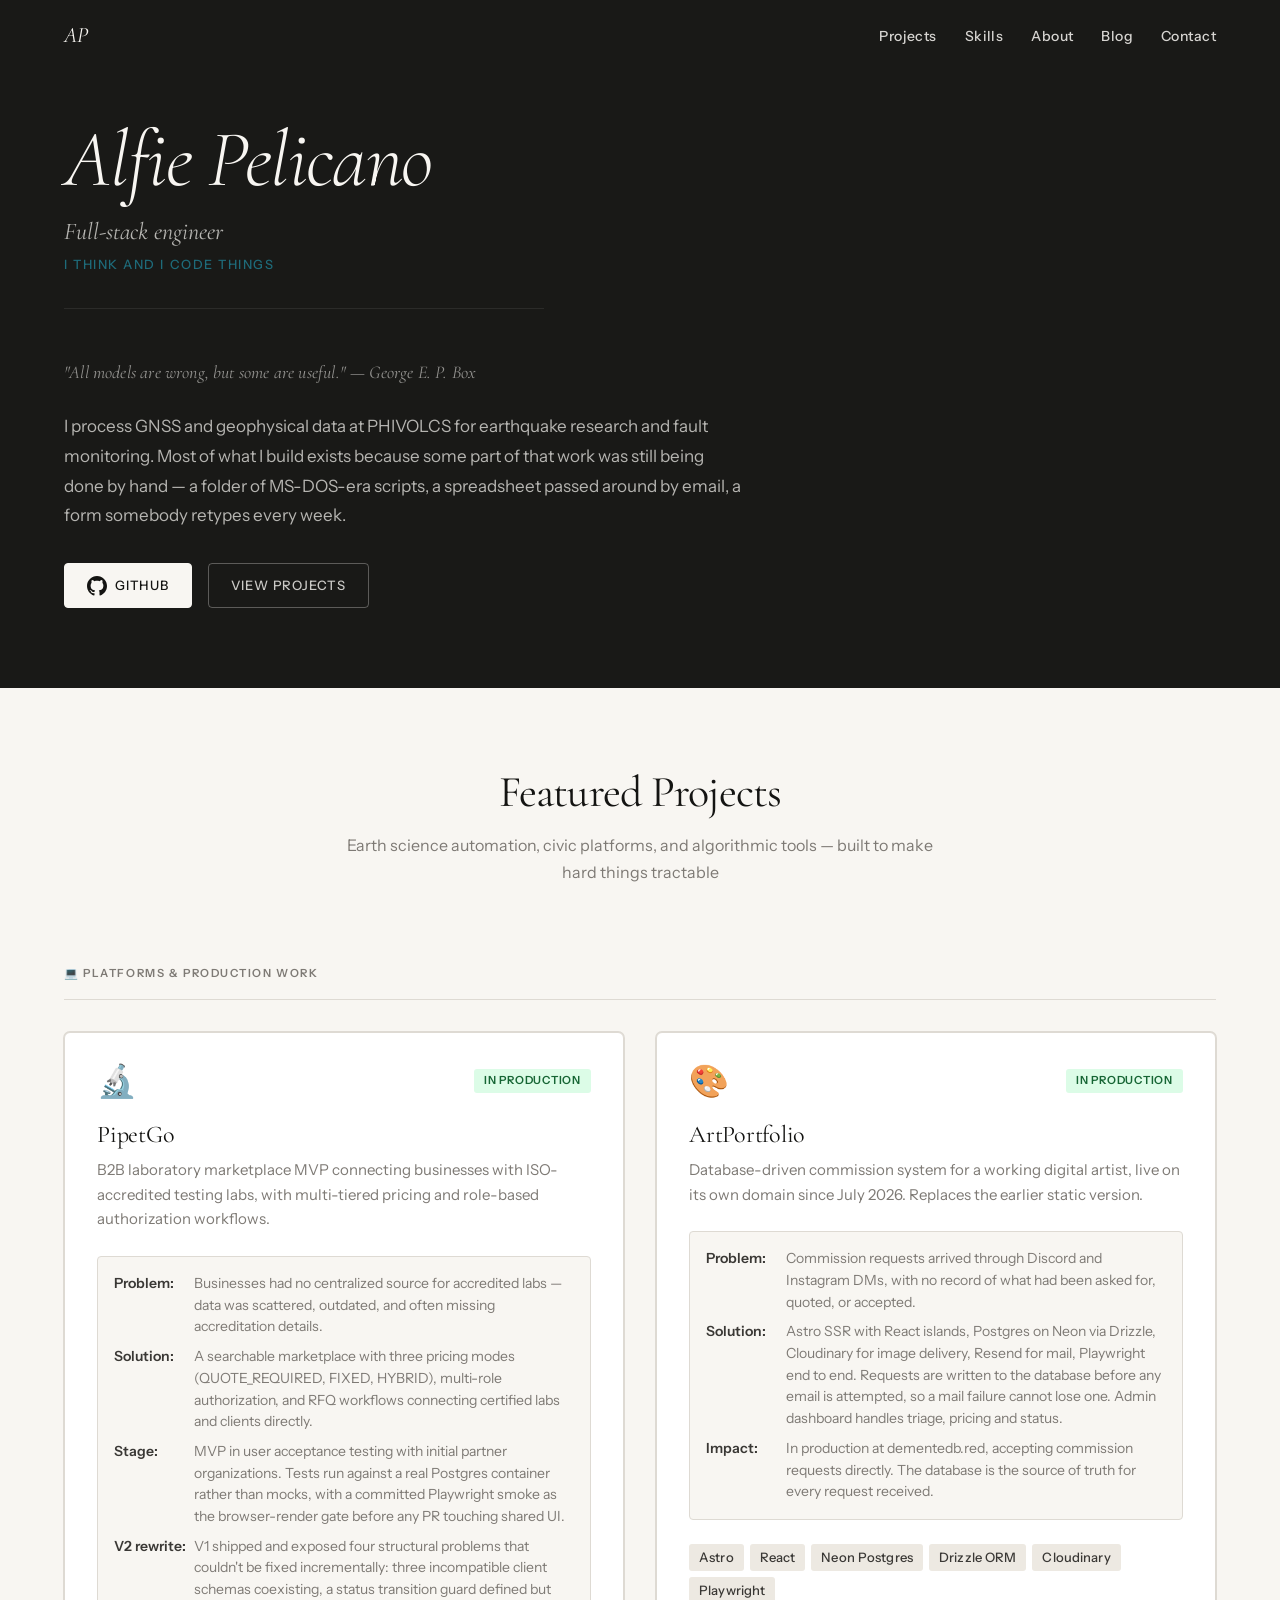
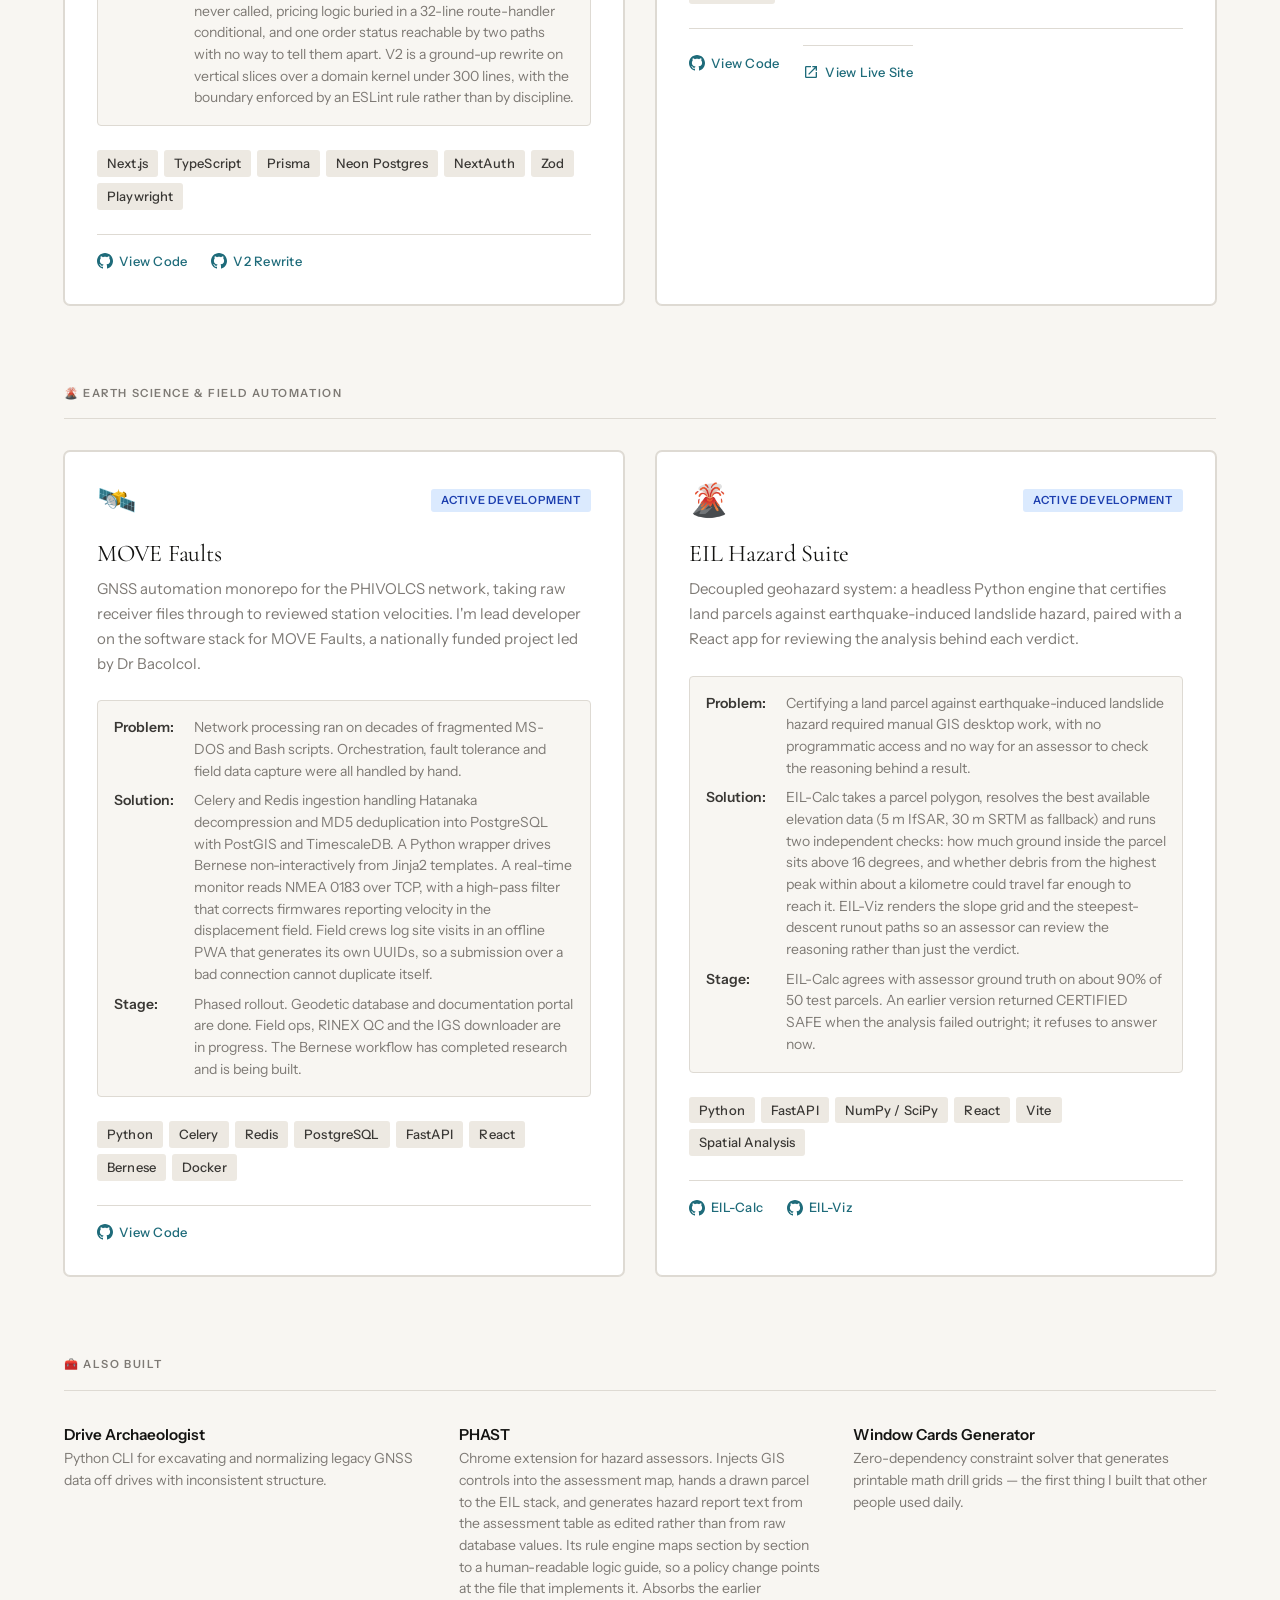
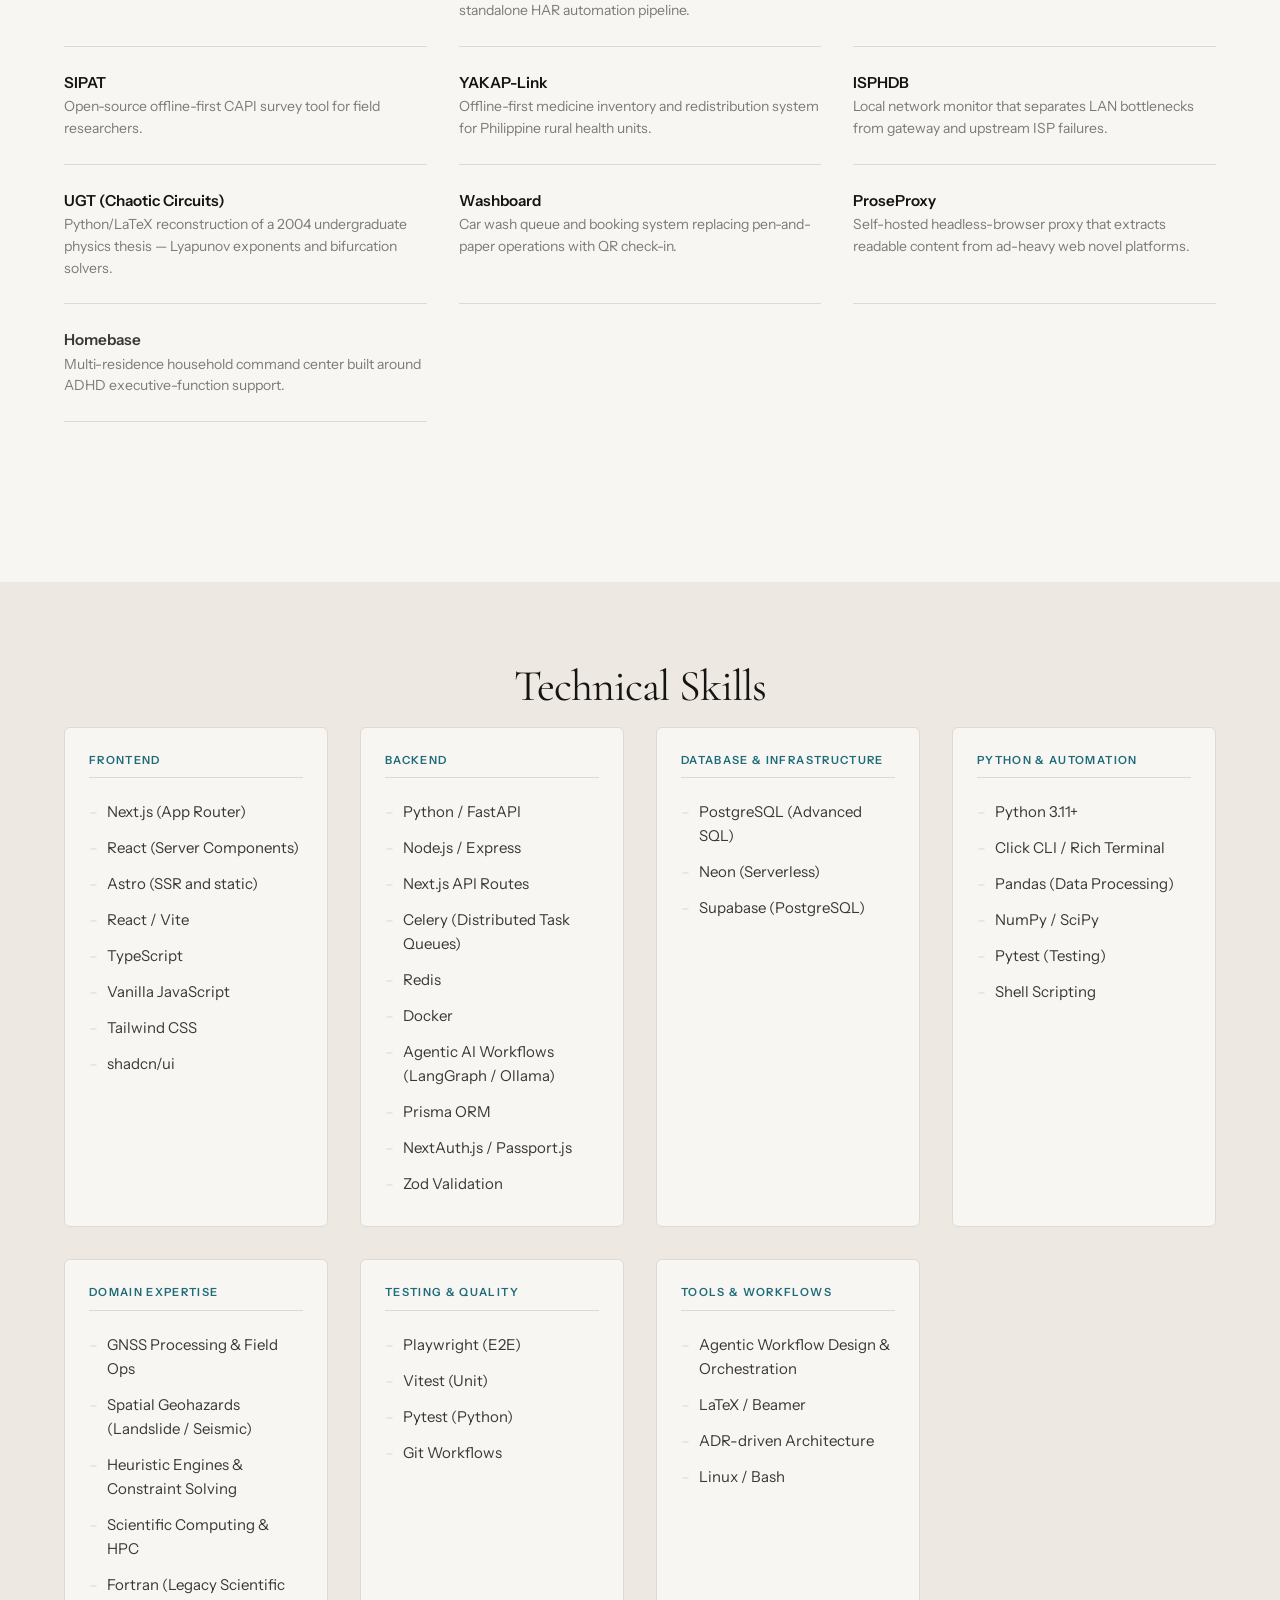
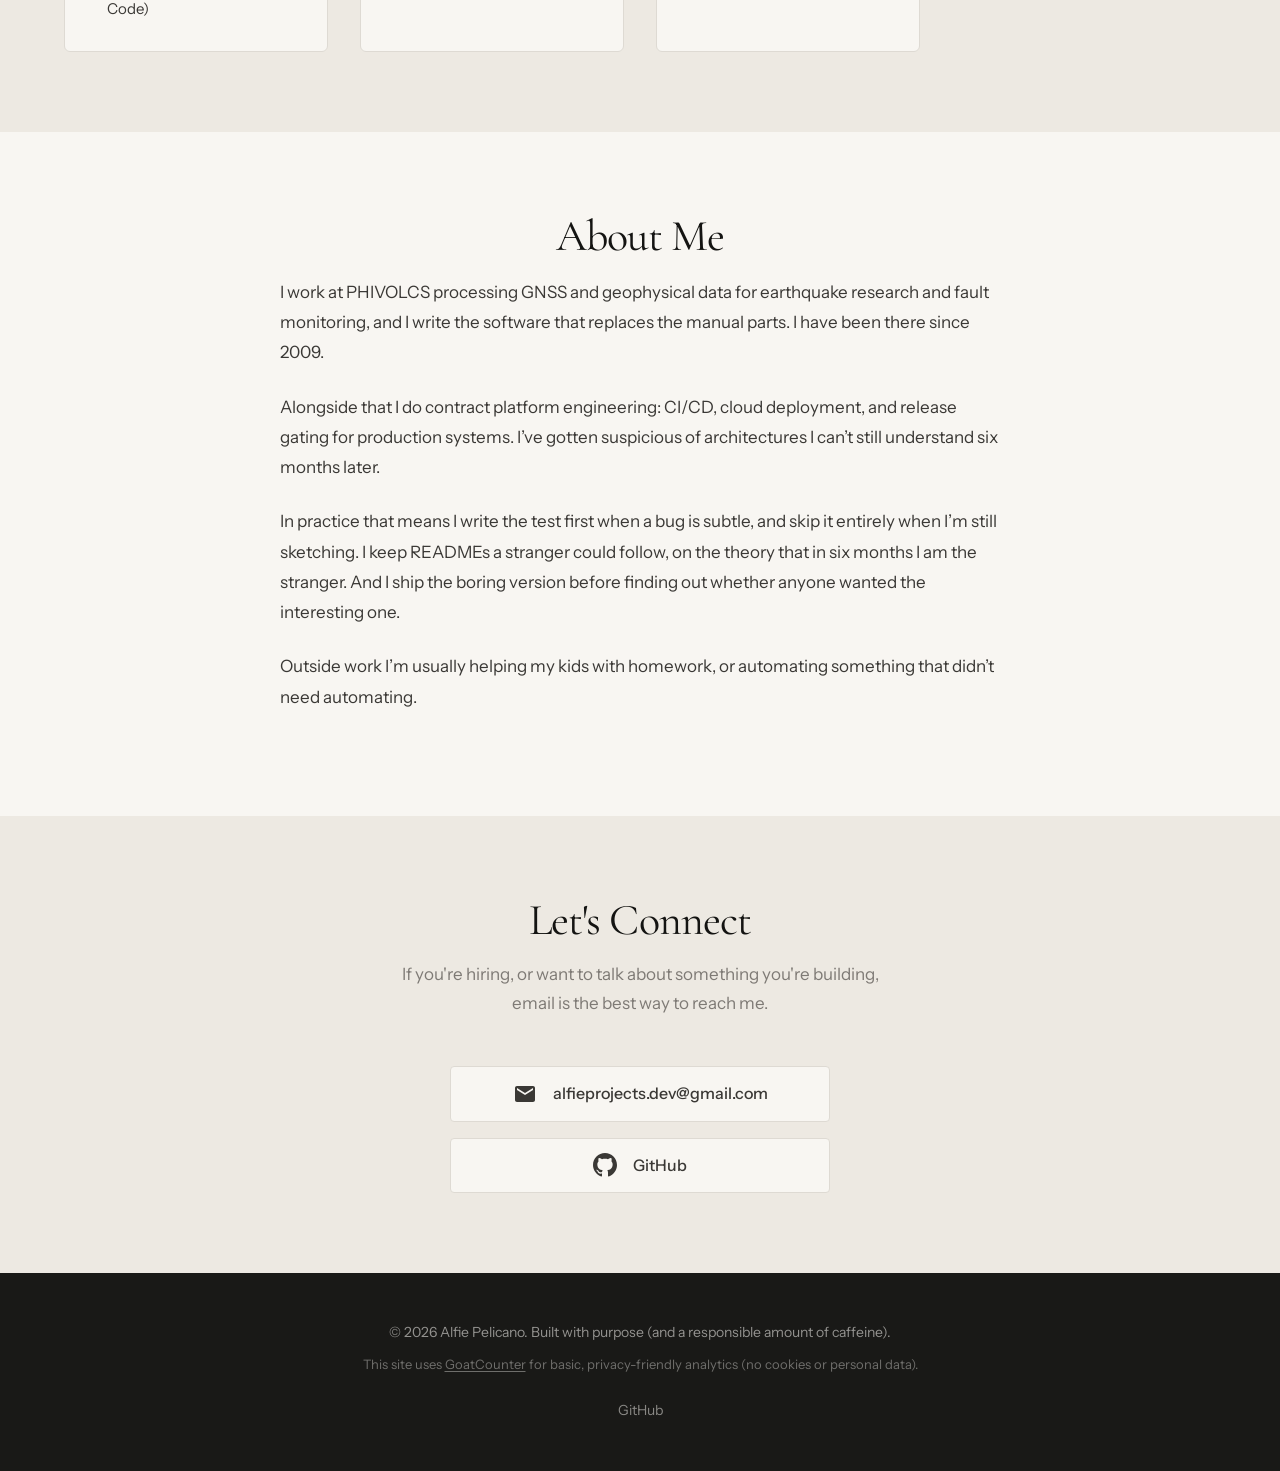
==== commit fd9caec8: "chore: retitle site to Full-stack engineer, add LinkedIn to JSON-LD Replace "Research Specialist & G" ====
--- a/index.html
+++ b/index.html
@@ -3,25 +3,25 @@
 <head>
     <meta charset="UTF-8">
     <meta name="viewport" content="width=device-width, initial-scale=1.0">
-    <title>Alfie Pelicano - Research Specialist & Geodetic Software Developer</title>
-    <meta name="description" content="Research Specialist & Geodetic Software Developer. GNSS and geophysical data processing at PHIVOLCS, plus contract platform engineering — automation pipelines, geohazard systems, and full-stack applications.">
+    <title>Alfie Pelicano - Full-stack engineer, GNSS data at PHIVOLCS</title>
+    <meta name="description" content="Full-stack engineer. I process GNSS and geophysical data at PHIVOLCS and build the software that replaces the manual parts. TypeScript, Python, PostgreSQL.">
 
     <!-- Open Graph / Facebook / LinkedIn -->
     <meta property="og:type" content="website">
-    <meta property="og:title" content="Alfie Pelicano - Research Specialist & Geodetic Software Developer">
-    <meta property="og:description" content="GNSS and geophysical data processing at PHIVOLCS, plus contract platform engineering. Automation pipelines, geohazard systems, and full-stack applications.">
+    <meta property="og:title" content="Alfie Pelicano - Full-stack engineer, GNSS data at PHIVOLCS">
+    <meta property="og:description" content="I think and I code things. Full-stack engineer processing GNSS and earthquake data at PHIVOLCS, and building the software that replaces the manual parts.">
     <meta property="og:url" content="https://www.ithinkandicode.space/">
     <meta property="og:image" content="https://www.ithinkandicode.space/og-image.png">
 
     <!-- Twitter Card -->
     <meta name="twitter:card" content="summary_large_image">
-    <meta name="twitter:title" content="Alfie Pelicano - Research Specialist & Geodetic Software Developer">
-    <meta name="twitter:description" content="GNSS & geophysics specialist building automation pipelines, spatial data systems, and full-stack applications.">
+    <meta name="twitter:title" content="Alfie Pelicano - Full-stack engineer, GNSS data at PHIVOLCS">
+    <meta name="twitter:description" content="Full-stack engineer building the software that replaces the manual parts of earthquake research. TypeScript, Python, PostgreSQL.">
     <meta name="twitter:image" content="https://www.ithinkandicode.space/og-image.png">
 
     <!-- Additional SEO -->
     <meta name="author" content="Alfie Pelicano">
-    <meta name="keywords" content="research specialist, geodetic software developer, GNSS, geodesy, earth science, geohazards, PHIVOLCS, spatial data, Python, Celery, Redis, Docker, FastAPI, Astro, LangGraph, Fortran, Next.js, TypeScript, PostgreSQL, web development, Philippines">
+    <meta name="keywords" content="full-stack engineer, backend engineer, web developer, GNSS, geodesy, earth science, geohazards, PHIVOLCS, spatial data, Python, Celery, Redis, Docker, FastAPI, Astro, LangGraph, Fortran, Next.js, TypeScript, PostgreSQL, web development, Philippines">
     <link rel="canonical" href="https://www.ithinkandicode.space/">
 
     <link rel="preconnect" href="https://fonts.googleapis.com">
@@ -35,11 +35,12 @@
       "@context": "https://schema.org",
       "@type": "Person",
       "name": "Alfie Pelicano",
-      "jobTitle": "Research Specialist & Geodetic Software Developer",
+      "jobTitle": "Full-stack Engineer",
       "url": "https://www.ithinkandicode.space/",
       "email": "alfieprojects.dev@gmail.com",
       "sameAs": [
-        "https://github.com/alfieprojectsdev"
+        "https://github.com/alfieprojectsdev",
+        "https://www.linkedin.com/in/alfie-pelicano-3248a3437/"
       ],
       "knowsAbout": [
         "GNSS Processing",
@@ -61,7 +62,7 @@
         "Heuristic Engines",
         "Constraint Solving"
       ],
-      "description": "Research Specialist & Geodetic Software Developer. GNSS and geophysical data processing at PHIVOLCS, plus contract platform engineering."
+      "description": "Full-stack engineer. GNSS and geophysical data processing at PHIVOLCS, and the software that replaces the manual parts."
     }
     </script>
 </head>
@@ -93,8 +94,8 @@
         <div class="container">
             <div class="hero-content">
                 <h1 class="hero-title">Alfie Pelicano</h1>
-                <p class="hero-subtitle">Research Specialist &amp; Geodetic Software Developer</p>
-                <p class="hero-tagline">Where tectonic data meets tractable software</p>
+                <p class="hero-subtitle">Full-stack engineer</p>
+                <p class="hero-tagline">I think and I code things</p>
                 <p class="hero-description">
                     <em>"All models are wrong, but some are useful." — George E. P. Box</em>
                 </p>
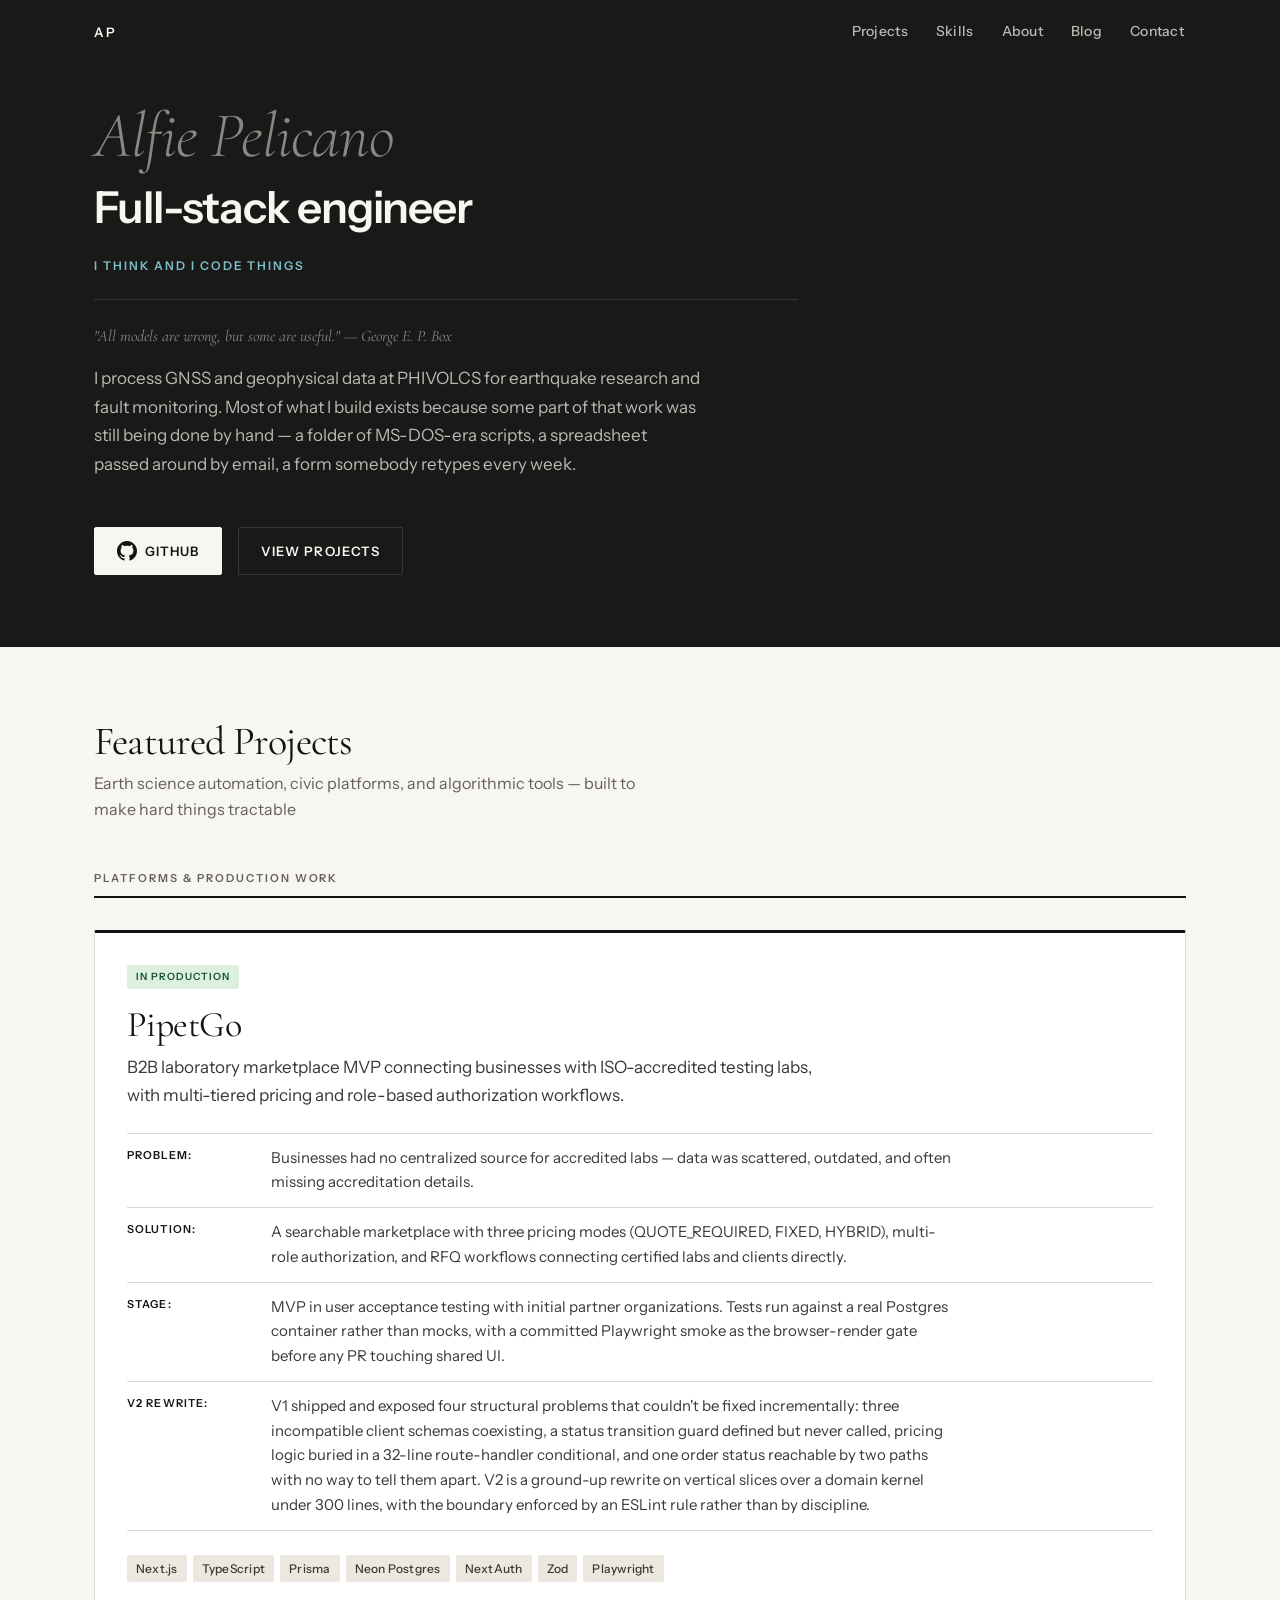
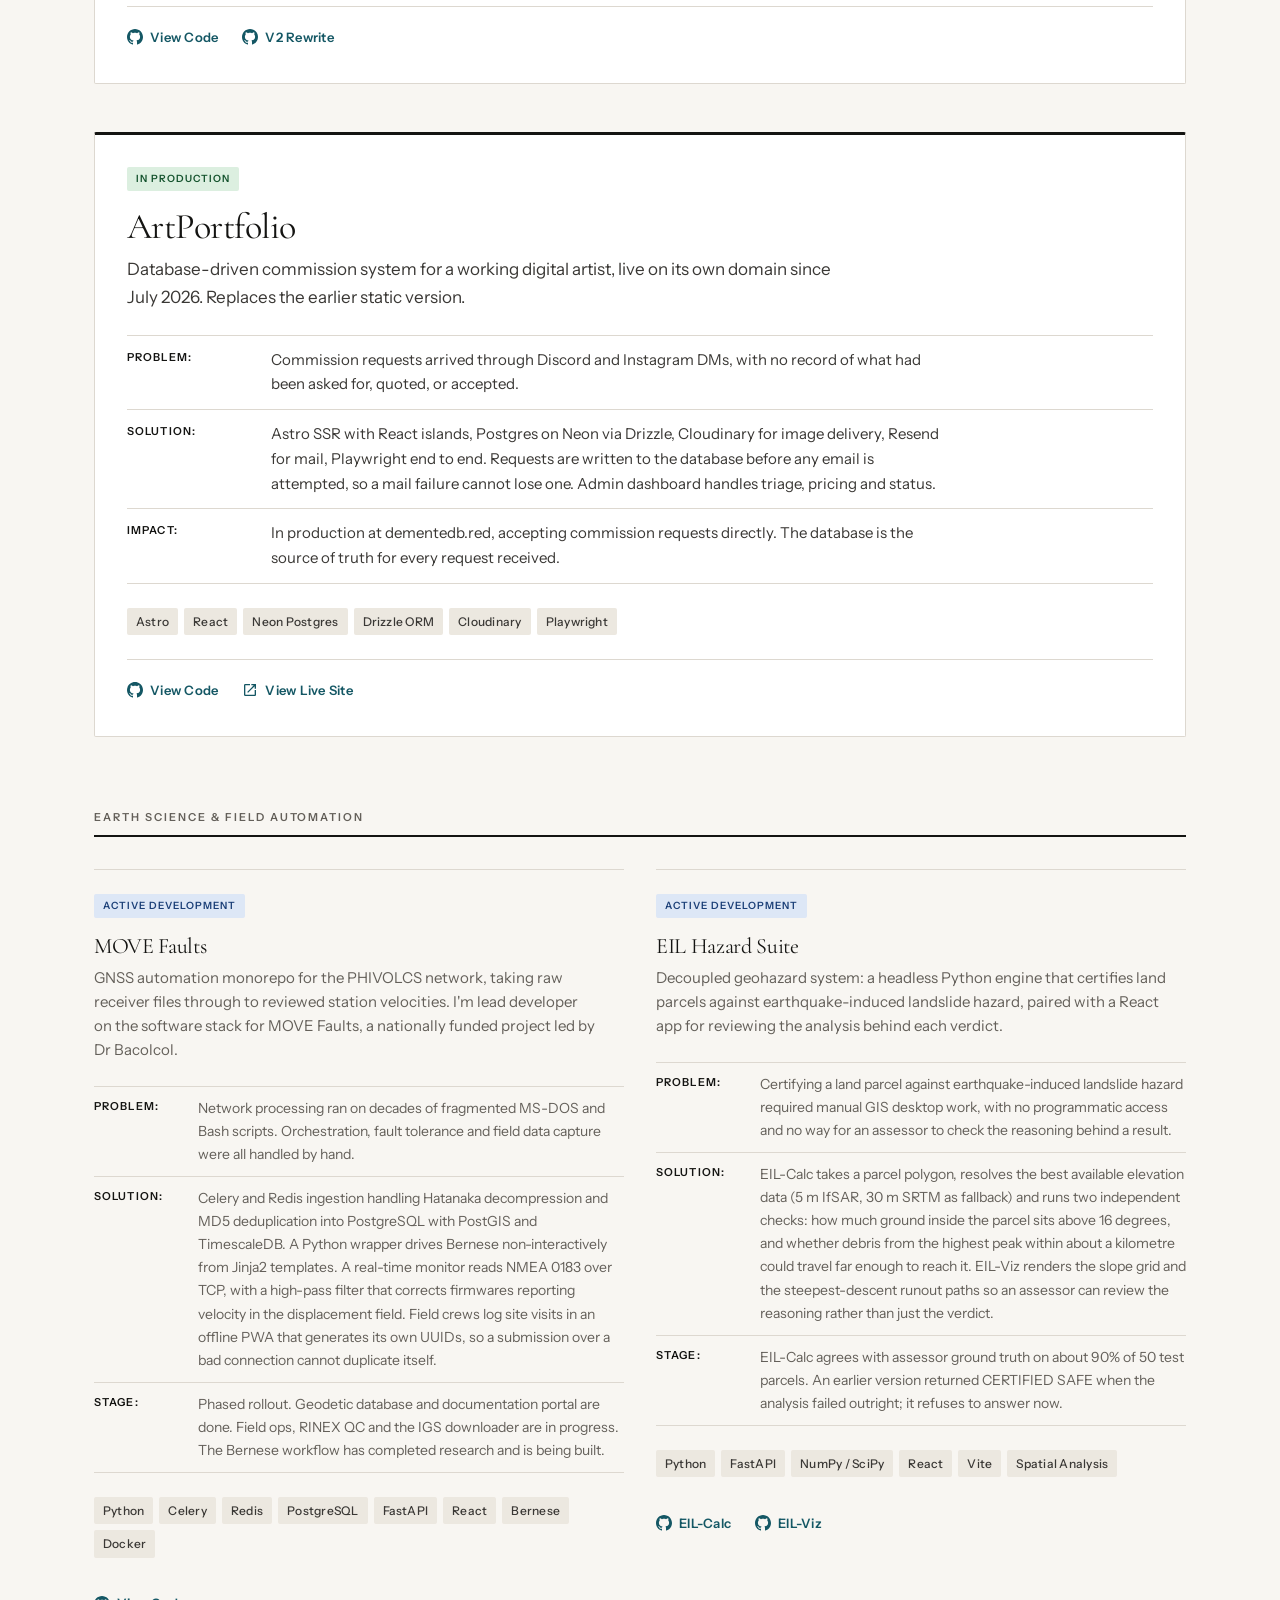
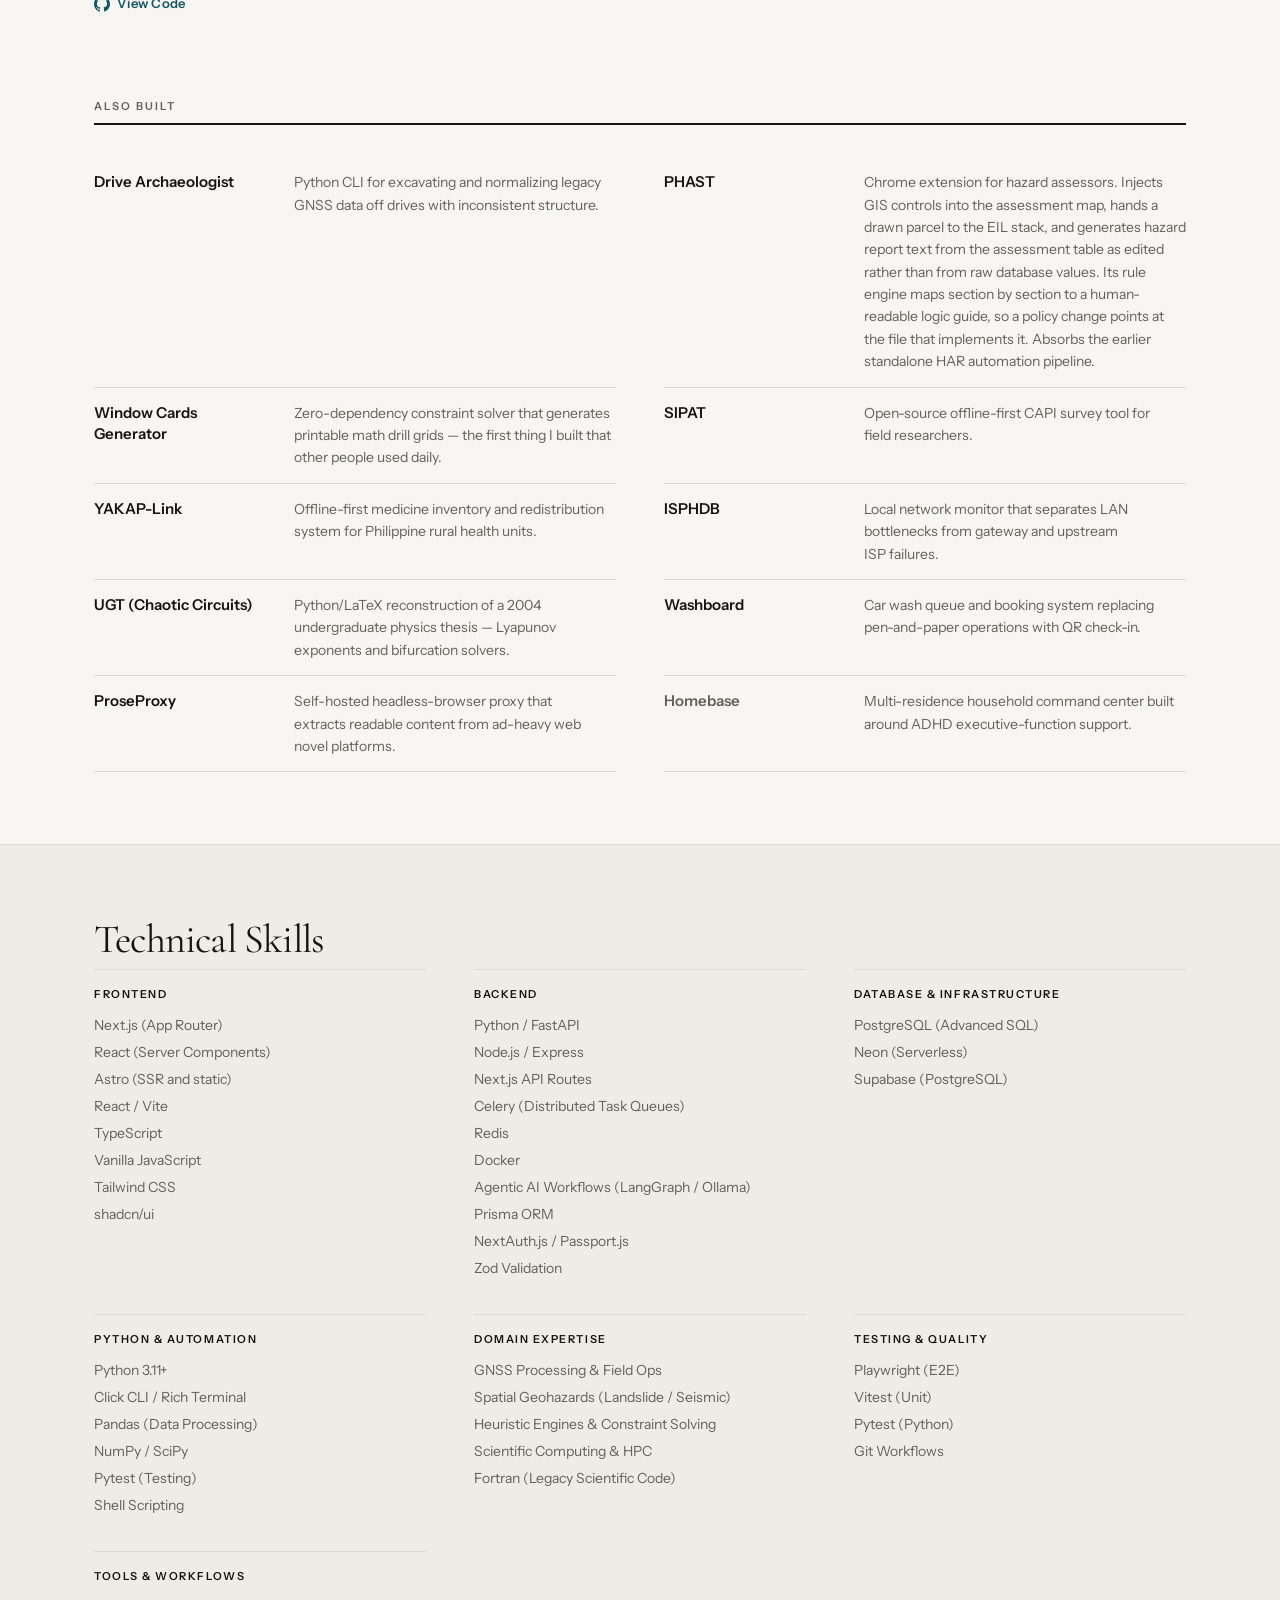
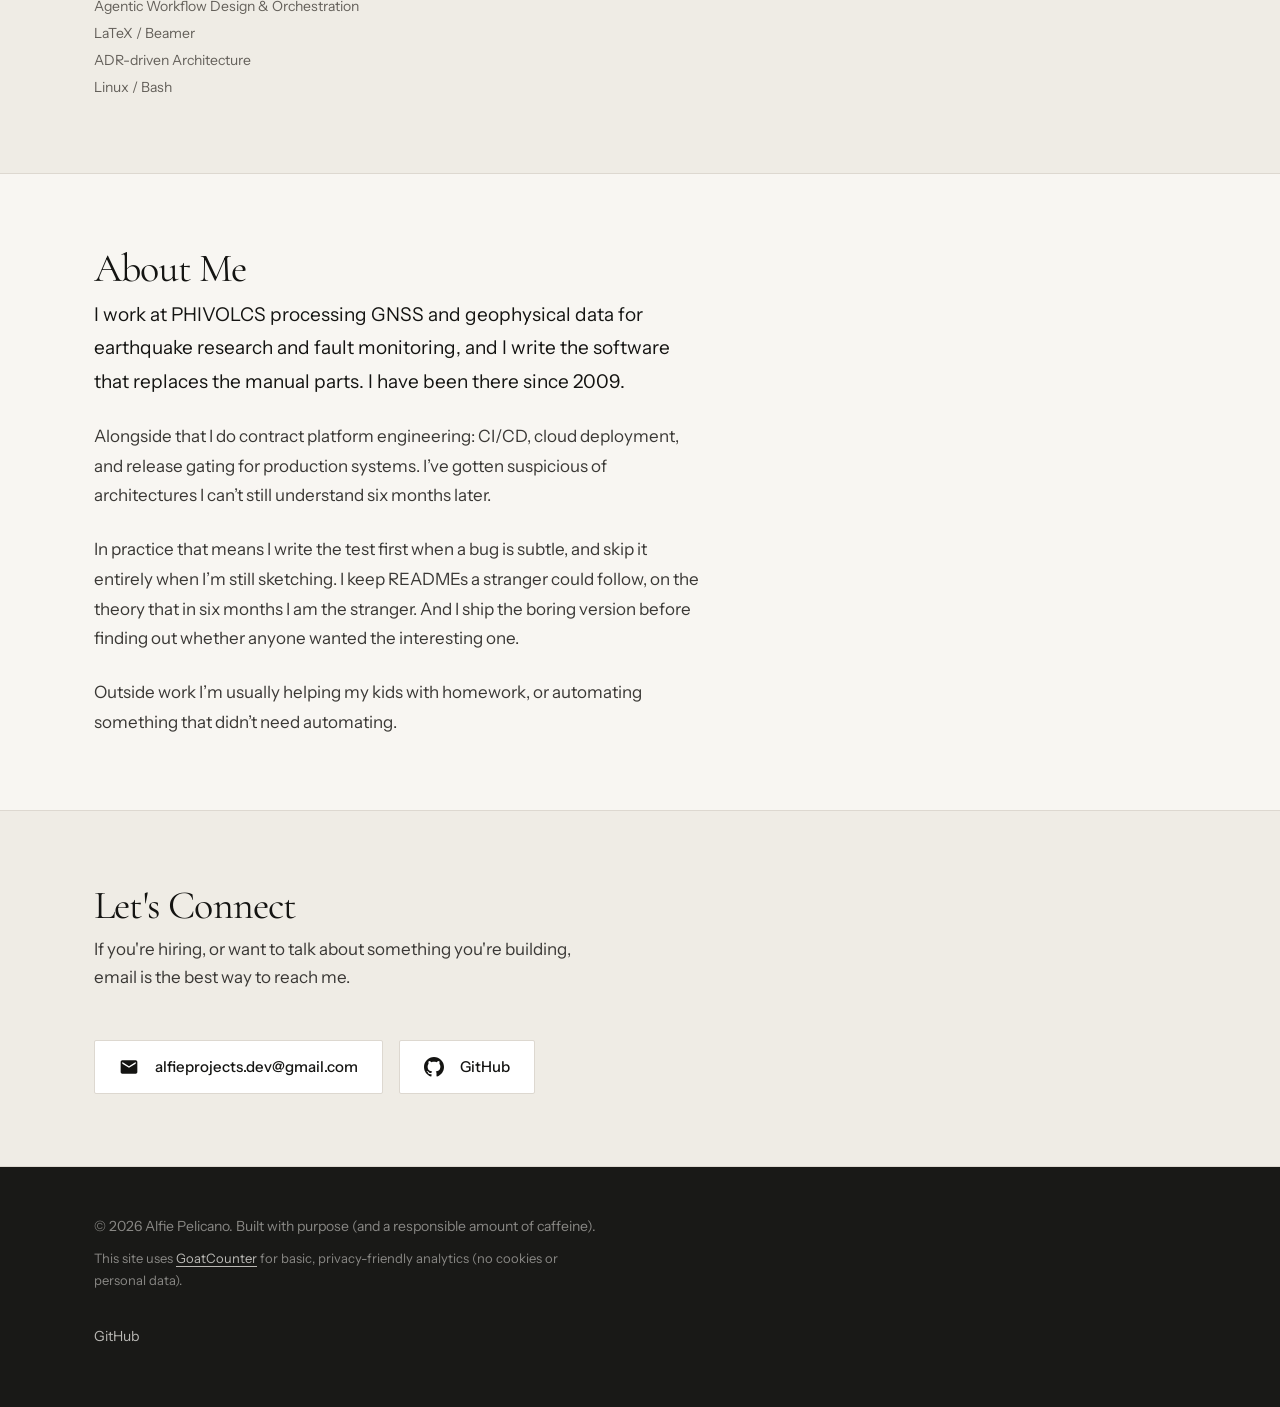
==== commit 40c6f926: "style: visual redesign with two-tier project cards and dark mode Rewrite styles.css around a token s" ====
--- a/index.html
+++ b/index.html
@@ -3,6 +3,7 @@
 <head>
     <meta charset="UTF-8">
     <meta name="viewport" content="width=device-width, initial-scale=1.0">
+    <meta name="color-scheme" content="light dark">
     <title>Alfie Pelicano - Full-stack engineer, GNSS data at PHIVOLCS</title>
     <meta name="description" content="Full-stack engineer. I process GNSS and geophysical data at PHIVOLCS and build the software that replaces the manual parts. TypeScript, Python, PostgreSQL.">
 
@@ -81,10 +82,10 @@
                 <li><a href="https://blog.ithinkandicode.space" class="nav-link" target="_blank" rel="noopener noreferrer">Blog</a></li>
                 <li><a href="#contact" class="nav-link">Contact</a></li>
             </ul>
-            <button class="nav-toggle" id="nav-toggle" aria-label="Toggle navigation menu" aria-expanded="false">
-                <span></span>
-                <span></span>
-                <span></span>
+            <button class="nav-toggle" id="nav-toggle" aria-label="Toggle navigation menu" aria-expanded="false" aria-controls="nav-menu">
+                <span aria-hidden="true"></span>
+                <span aria-hidden="true"></span>
+                <span aria-hidden="true"></span>
             </button>
         </div>
     </nav>
@@ -106,8 +107,8 @@
                     passed around by email, a form somebody retypes every week.
                 </p>
                 <div class="hero-links">
-                    <a href="https://github.com/alfieprojectsdev" target="_blank" class="btn btn-primary">
-                        <svg width="20" height="20" fill="currentColor" viewBox="0 0 24 24">
+                    <a href="https://github.com/alfieprojectsdev" target="_blank" rel="noopener noreferrer" class="btn btn-primary">
+                        <svg width="20" height="20" fill="currentColor" viewBox="0 0 24 24" aria-hidden="true">
                             <path d="M12 0c-6.626 0-12 5.373-12 12 0 5.302 3.438 9.8 8.207 11.387.599.111.793-.261.793-.577v-2.234c-3.338.726-4.033-1.416-4.033-1.416-.546-1.387-1.333-1.756-1.333-1.756-1.089-.745.083-.729.083-.729 1.205.084 1.839 1.237 1.839 1.237 1.07 1.834 2.807 1.304 3.492.997.107-.775.418-1.305.762-1.604-2.665-.305-5.467-1.334-5.467-5.931 0-1.311.469-2.381 1.236-3.221-.124-.303-.535-1.524.117-3.176 0 0 1.008-.322 3.301 1.23.957-.266 1.983-.399 3.003-.404 1.02.005 2.047.138 3.006.404 2.291-1.552 3.297-1.23 3.297-1.23.653 1.653.242 2.874.118 3.176.77.84 1.235 1.911 1.235 3.221 0 4.609-2.807 5.624-5.479 5.921.43.372.823 1.102.823 2.222v3.293c0 .319.192.694.801.576 4.765-1.589 8.199-6.086 8.199-11.386 0-6.627-5.373-12-12-12z"/>
                         </svg>
                         GitHub
@@ -128,15 +129,14 @@
             <!-- CATEGORY 1: Platforms & Production Work          -->
             <!-- ================================================ -->
             <div class="project-category">
-                <h3 class="project-category-title">💻 Platforms &amp; Production Work</h3>
-                <div class="projects-grid">
-
-                    <article class="project-card" data-project="pipetgo">
+                <h3 class="project-category-title">Platforms &amp; Production Work</h3>
+                <div class="projects-grid projects-grid--lead">
+
+                    <article class="project-card card-lead" data-project="pipetgo">
                         <div class="project-header">
-                            <div class="project-icon">🔬</div>
                             <div class="project-status status-production">In Production</div>
                         </div>
-                        <h3 class="project-title">PipetGo</h3>
+                        <h4 class="project-title">PipetGo</h4>
                         <p class="project-description">
                             B2B laboratory marketplace MVP connecting businesses with ISO-accredited testing labs, with multi-tiered pricing and role-based authorization workflows.
                         </p>
@@ -183,12 +183,11 @@
                         </div>
                     </article>
 
-                    <article class="project-card" data-project="artportfolio">
+                    <article class="project-card card-lead" data-project="artportfolio">
                         <div class="project-header">
-                            <div class="project-icon">🎨</div>
                             <div class="project-status status-production">In Production</div>
                         </div>
-                        <h3 class="project-title">ArtPortfolio</h3>
+                        <h4 class="project-title">ArtPortfolio</h4>
                         <p class="project-description">
                             Database-driven commission system for a working digital artist, live on its own domain since July 2026. Replaces the earlier static version.
                         </p>
@@ -237,15 +236,14 @@
             <!-- CATEGORY 2: Earth Science & Field Automation     -->
             <!-- ================================================ -->
             <div class="project-category">
-                <h3 class="project-category-title">🌋 Earth Science &amp; Field Automation</h3>
-                <div class="projects-grid">
-
-                    <article class="project-card" data-project="move-faults">
+                <h3 class="project-category-title">Earth Science &amp; Field Automation</h3>
+                <div class="projects-grid projects-grid--support">
+
+                    <article class="project-card card-support" data-project="move-faults">
                         <div class="project-header">
-                            <div class="project-icon">🛰️</div>
                             <div class="project-status status-active">Active Development</div>
                         </div>
-                        <h3 class="project-title">MOVE Faults</h3>
+                        <h4 class="project-title">MOVE Faults</h4>
                         <p class="project-description">
                             GNSS automation monorepo for the PHIVOLCS network, taking raw receiver files through to reviewed station velocities. I'm lead developer on the software stack for MOVE Faults, a nationally funded project led by Dr Bacolcol.
                         </p>
@@ -283,12 +281,11 @@
                         </div>
                     </article>
 
-                    <article class="project-card" data-project="eil-hazard-suite">
+                    <article class="project-card card-support" data-project="eil-hazard-suite">
                         <div class="project-header">
-                            <div class="project-icon">🌋</div>
                             <div class="project-status status-active">Active Development</div>
                         </div>
-                        <h3 class="project-title">EIL Hazard Suite</h3>
+                        <h4 class="project-title">EIL Hazard Suite</h4>
                         <p class="project-description">
                             Decoupled geohazard system: a headless Python engine that certifies land parcels against earthquake-induced landslide hazard, paired with a React app for reviewing the analysis behind each verdict.
                         </p>
@@ -337,7 +334,7 @@
             <!-- Also Built (compact list)                        -->
             <!-- ================================================ -->
             <div class="project-category">
-                <h3 class="project-category-title">🧰 Also Built</h3>
+                <h3 class="project-category-title">Also Built</h3>
                 <ul class="compact-list">
                     <li class="compact-item">
                         <a href="https://github.com/alfieprojectsdev/drive-archaeologist" target="_blank" rel="noopener noreferrer" class="compact-link">Drive Archaeologist</a>
@@ -534,6 +531,13 @@
         </div>
     </footer>
 
+    <!-- Back to Top Button (must precede the script that binds it) -->
+    <button id="back-to-top" class="back-to-top" aria-label="Back to top">
+        <svg width="24" height="24" fill="currentColor" viewBox="0 0 24 24" aria-hidden="true">
+            <path d="M7.41 15.41L12 10.83l4.59 4.58L18 14l-6-6-6 6z"/>
+        </svg>
+    </button>
+
     <script>
         // Navigation scroll behavior: add solid background on scroll
         const nav = document.getElementById('main-nav');
@@ -625,13 +629,6 @@
         });
     </script>
 
-    <!-- Back to Top Button -->
-    <button id="back-to-top" class="back-to-top" aria-label="Back to top">
-        <svg width="24" height="24" fill="currentColor" viewBox="0 0 24 24" aria-hidden="true">
-            <path d="M7.41 15.41L12 10.83l4.59 4.58L18 14l-6-6-6 6z"/>
-        </svg>
-    </button>
-
     <!-- Add GoatCounter tracking -->
     <script data-goatcounter="https://ithinkandicode.goatcounter.com/count"
     async src="//gc.zgo.at/count.js"></script>
--- a/styles.css
+++ b/styles.css
@@ -1,96 +1,172 @@
-/* Reset and Base Styles */
-* {
+/* ============================================================
+   Alfie Pelicano — portfolio
+   Reset, tokens, then layout. Light and dark are peers:
+   every colour is a token, resolved once per scheme.
+   ============================================================ */
+
+*,
+*::before,
+*::after {
     margin: 0;
     padding: 0;
     box-sizing: border-box;
 }
 
 :root {
-    /* Fonts */
+    color-scheme: light dark;
+
+    /* Type */
     --font-display: 'Cormorant Garamond', Georgia, serif;
     --font-body: 'Instrument Sans', -apple-system, BlinkMacSystemFont, 'Segoe UI', sans-serif;
 
-    /* Core palette */
-    --ink: #141412;
-    --paper: #f8f6f2;
-    --cream: #ede9e2;
-    --charcoal: #3a3835;
-    --ash: #7e7a75;
-    --mist: #dedad3;
-    --hero-bg: #191917;
-
-    /* Accent — muted teal, geodesy/earth science register */
-    --accent: #1e6b7a;
-    --accent-dark: #155564;
-    --accent-dim: rgba(30, 107, 122, 0.10);
-
-    /* Status badge colors */
-    --success: #166534;
-    --success-bg: #dcfce7;
-    --info: #1e40af;
-    --info-bg: #dbeafe;
-    --warning: #92400e;
-    --warning-bg: #fef3c7;
-
-    /* Spacing scale */
+    /* Spacing */
+    --sp-2xs: 4px;
     --sp-xs: 8px;
     --sp-sm: 16px;
     --sp-md: 24px;
     --sp-lg: 32px;
     --sp-xl: 48px;
-    --sp-2xl: 80px;
-    --sp-3xl: 120px;
-
-    /* Shadows — flat at rest, earned on elevation */
-    --shadow-card: 0 0 0 1px var(--mist);
-    --shadow-hover: 0 8px 32px -4px rgba(0, 0, 0, 0.10), 0 0 0 1px var(--mist);
-    --shadow-nav: 0 1px 0 0 var(--mist);
+    --sp-2xl: 72px;
+    --sp-3xl: 104px;
 
     /* Motion */
     --ease-out: cubic-bezier(0.16, 1, 0.3, 1);
-    --ease-in-out: cubic-bezier(0.65, 0, 0.35, 1);
     --dur-fast: 0.15s;
     --dur-base: 0.3s;
-    --dur-slow: 0.5s;
+
+    /* Light scheme (default) */
+    --bg: #f8f6f2;
+    --bg-sunken: #efece5;
+    --surface: #ffffff;
+    --ink: #141412;
+    --ink-2: #3a3835;
+    --ink-3: #64605a;
+    --rule: #ddd8d0;
+    --rule-strong: #141412;
+    --accent: #145764;
+    --accent-hover: #0d3f49;
+    --accent-tint: rgba(20, 87, 100, 0.08);
+
+    --hero-bg: #191917;
+    --hero-ink: #f8f6f2;
+    --hero-ink-2: rgba(248, 246, 242, 0.72);
+    --hero-ink-3: rgba(248, 246, 242, 0.5);
+    --hero-rule: rgba(248, 246, 242, 0.14);
+    --hero-accent: #7fc0cd;
+
+    --status-prod-bg: #dcefe0;
+    --status-prod-ink: #14532d;
+    --status-active-bg: #dde7f6;
+    --status-active-ink: #1b3f77;
+    --status-plan-bg: #f6ead1;
+    --status-plan-ink: #7a3e06;
+
+    --tag-bg: #ece8e0;
+    --tag-ink: #3a3835;
+
+    --btn-solid-bg: #f8f6f2;
+    --btn-solid-ink: #141412;
+}
+
+@media (prefers-color-scheme: dark) {
+    :root {
+        --bg: #131312;
+        --bg-sunken: #0e0e0d;
+        --surface: #1c1c1a;
+        --ink: #f3f0ea;
+        --ink-2: #d2cdc5;
+        --ink-3: #a29d95;
+        --rule: #32312d;
+        --rule-strong: #6b675f;
+        --accent: #86c6d2;
+        --accent-hover: #a9dbe4;
+        --accent-tint: rgba(134, 198, 210, 0.12);
+
+        --hero-bg: #0e0e0d;
+        --hero-ink: #f3f0ea;
+        --hero-ink-2: rgba(243, 240, 234, 0.74);
+        --hero-ink-3: rgba(243, 240, 234, 0.52);
+        --hero-rule: rgba(243, 240, 234, 0.14);
+        --hero-accent: #86c6d2;
+
+        --status-prod-bg: rgba(74, 222, 128, 0.14);
+        --status-prod-ink: #9ae6b4;
+        --status-active-bg: rgba(147, 197, 253, 0.14);
+        --status-active-ink: #b5d3fb;
+        --status-plan-bg: rgba(251, 191, 36, 0.14);
+        --status-plan-ink: #f3cf8a;
+
+        --tag-bg: #272723;
+        --tag-ink: #d2cdc5;
+
+        --btn-solid-bg: #f3f0ea;
+        --btn-solid-ink: #131312;
+    }
+}
+
+html {
+    -webkit-text-size-adjust: 100%;
 }
 
 body {
     font-family: var(--font-body);
     color: var(--ink);
-    background: var(--paper);
+    background: var(--bg);
     line-height: 1.6;
+    font-size: 1rem;
+    text-wrap: pretty;
     -webkit-font-smoothing: antialiased;
 }
 
 .container {
-    max-width: 1200px;
+    width: 100%;
+    max-width: 1140px;
     margin: 0 auto;
     padding: 0 var(--sp-md);
 }
 
-/* Focus states */
+::selection {
+    background: var(--accent-tint);
+}
+
 *:focus-visible {
     outline: 2px solid var(--accent);
     outline-offset: 3px;
-}
-
-/* Skip Navigation */
+    border-radius: 2px;
+}
+
+.hero *:focus-visible,
+.footer *:focus-visible {
+    outline-color: var(--hero-accent);
+}
+
+@media (prefers-reduced-motion: reduce) {
+    *,
+    *::before,
+    *::after {
+        transition-duration: 0.01ms !important;
+        animation-duration: 0.01ms !important;
+        scroll-behavior: auto !important;
+    }
+}
+
+/* Skip link */
 .skip-link {
     position: absolute;
-    top: -40px;
-    left: 0;
+    top: -60px;
+    left: var(--sp-sm);
+    z-index: 1100;
     background: var(--accent);
-    color: var(--paper);
-    padding: 8px 16px;
+    color: #ffffff;
+    padding: 12px 18px;
+    font-size: 0.875rem;
+    font-weight: 600;
     text-decoration: none;
-    z-index: 100;
-    border-radius: 0 0 4px 0;
-    font-family: var(--font-body);
-    font-size: 0.875rem;
+    transition: top var(--dur-fast) var(--ease-out);
 }
 
 .skip-link:focus {
-    top: 0;
+    top: var(--sp-sm);
 }
 
 /* ============================================================
@@ -99,9 +175,7 @@
 
 .nav {
     position: fixed;
-    top: 0;
-    left: 0;
-    right: 0;
+    inset: 0 0 auto 0;
     z-index: 1000;
     background: transparent;
     transition: background-color var(--dur-base) var(--ease-out),
@@ -109,79 +183,94 @@
 }
 
 .nav.scrolled {
-    background: rgba(248, 246, 242, 0.97);
-    box-shadow: var(--shadow-nav);
-    backdrop-filter: blur(8px);
+    background: color-mix(in srgb, var(--bg) 94%, transparent);
+    box-shadow: 0 1px 0 0 var(--rule);
+    backdrop-filter: blur(10px);
 }
 
 .nav-container {
     display: flex;
     justify-content: space-between;
     align-items: center;
-    padding: 18px var(--sp-md);
+    gap: var(--sp-sm);
+    padding: 10px var(--sp-md);
+    min-height: 56px;
 }
 
 .nav-logo {
-    font-family: var(--font-display);
-    font-size: 1.375rem;
-    font-weight: 400;
-    font-style: italic;
-    color: var(--paper);
+    display: inline-flex;
+    align-items: center;
+    min-height: 44px;
+    padding-right: var(--sp-xs);
+    font-family: var(--font-body);
+    font-size: 0.8125rem;
+    font-weight: 600;
+    letter-spacing: 0.18em;
+    text-transform: uppercase;
+    color: var(--hero-ink);
     text-decoration: none;
-    letter-spacing: 0.02em;
     transition: color var(--dur-base) var(--ease-out);
 }
 
 .nav.scrolled .nav-logo {
-    color: var(--accent);
+    color: var(--ink);
 }
 
 .nav-menu {
     display: flex;
-    gap: 28px;
+    align-items: center;
+    gap: var(--sp-md);
     list-style: none;
-    margin: 0;
-    padding: 0;
 }
 
 .nav-link {
-    color: rgba(248, 246, 242, 0.85);
+    display: inline-flex;
+    align-items: center;
+    min-height: 44px;
+    padding: 0 2px;
+    color: var(--hero-ink-2);
     text-decoration: none;
     font-weight: 500;
     font-size: 0.875rem;
-    letter-spacing: 0.03em;
-    transition: color var(--dur-fast) var(--ease-out);
-    padding: 4px 0;
+    letter-spacing: 0.02em;
+    border-bottom: 1px solid transparent;
+    transition: color var(--dur-fast) var(--ease-out),
+                border-color var(--dur-fast) var(--ease-out);
+}
+
+.nav-link:hover {
+    color: var(--hero-ink);
+    border-bottom-color: var(--hero-accent);
 }
 
 .nav.scrolled .nav-link {
-    color: var(--charcoal);
-}
-
-.nav-link:hover {
-    color: var(--paper);
+    color: var(--ink-2);
 }
 
 .nav.scrolled .nav-link:hover {
     color: var(--accent);
+    border-bottom-color: var(--accent);
 }
 
 .nav-toggle {
     display: none;
     flex-direction: column;
+    justify-content: center;
     gap: 5px;
+    width: 44px;
+    height: 44px;
+    padding: 10px;
     background: none;
     border: none;
     cursor: pointer;
-    padding: 8px;
 }
 
 .nav-toggle span {
-    width: 22px;
+    display: block;
+    width: 100%;
     height: 2px;
-    background: var(--paper);
+    background: var(--hero-ink);
     transition: background var(--dur-base) var(--ease-out);
-    border-radius: 1px;
 }
 
 .nav.scrolled .nav-toggle span {
@@ -189,79 +278,78 @@
 }
 
 /* ============================================================
-   Hero Section
+   Hero
    ============================================================ */
 
 .hero {
     background: var(--hero-bg);
-    color: var(--paper);
+    color: var(--hero-ink);
     padding: var(--sp-3xl) 0 var(--sp-2xl);
-    position: relative;
-    overflow: hidden;
 }
 
 .hero-content {
-    position: relative;
-    z-index: 1;
-    max-width: 760px;
+    max-width: 44rem;
 }
 
 .hero-title {
     font-family: var(--font-display);
-    font-size: clamp(3rem, 7vw, 5rem);
+    font-size: clamp(2.5rem, 6vw, 4rem);
     font-weight: 300;
     font-style: italic;
-    line-height: 1.0;
-    letter-spacing: -0.02em;
+    line-height: 1;
+    letter-spacing: -0.015em;
+    color: var(--hero-ink-3);
     margin-bottom: var(--sp-sm);
-    color: var(--paper);
-}
-
+}
+
+/* The role is the line that has to land first: largest, unitalic, full ink. */
 .hero-subtitle {
-    font-family: var(--font-display);
-    font-size: clamp(1.125rem, 2.2vw, 1.5rem);
-    font-weight: 400;
-    font-style: italic;
-    margin-bottom: var(--sp-xs);
-    color: rgba(248, 246, 242, 0.7);
-    line-height: 1.3;
+    font-family: var(--font-body);
+    font-size: clamp(1.75rem, 4.6vw, 2.75rem);
+    font-weight: 600;
+    line-height: 1.08;
+    letter-spacing: -0.025em;
+    color: var(--hero-ink);
+    margin-bottom: var(--sp-md);
 }
 
 .hero-tagline {
     font-family: var(--font-body);
-    font-size: 0.8rem;
-    font-weight: 500;
-    letter-spacing: 0.12em;
+    font-size: 0.75rem;
+    font-weight: 600;
+    letter-spacing: 0.16em;
     text-transform: uppercase;
-    color: var(--accent);
-    margin-bottom: var(--sp-xl);
-    /* Soft separator line below tagline */
-    padding-bottom: var(--sp-lg);
-    border-bottom: 1px solid rgba(255, 255, 255, 0.08);
-    max-width: 480px;
+    color: var(--hero-accent);
+    padding-bottom: var(--sp-md);
+    margin-bottom: var(--sp-md);
+    border-bottom: 1px solid var(--hero-rule);
 }
 
 .hero-description {
     font-size: 1.0625rem;
-    line-height: 1.75;
-    color: rgba(248, 246, 242, 0.7);
-    max-width: 680px;
-    margin-bottom: var(--sp-md);
+    line-height: 1.7;
+    color: var(--hero-ink-2);
+    max-width: 38rem;
+}
+
+.hero-description + .hero-description {
+    margin-top: var(--sp-sm);
 }
 
 .hero-description em {
+    display: block;
     font-family: var(--font-display);
     font-style: italic;
-    font-size: 1.125rem;
-    color: rgba(248, 246, 242, 0.55);
-    letter-spacing: 0.01em;
+    font-size: 1rem;
+    line-height: 1.5;
+    color: var(--hero-ink-3);
 }
 
 .hero-links {
     display: flex;
+    flex-wrap: wrap;
     gap: var(--sp-sm);
-    flex-wrap: wrap;
-    margin-top: var(--sp-lg);
+    margin-top: var(--sp-xl);
 }
 
 /* ============================================================
@@ -272,123 +360,340 @@
     display: inline-flex;
     align-items: center;
     gap: var(--sp-xs);
-    padding: 11px 22px;
-    border-radius: 4px;
+    min-height: 48px;
+    padding: 12px 22px;
     font-family: var(--font-body);
-    font-weight: 500;
+    font-weight: 600;
     font-size: 0.8125rem;
-    letter-spacing: 0.06em;
+    letter-spacing: 0.08em;
     text-transform: uppercase;
     text-decoration: none;
+    cursor: pointer;
+    border-radius: 2px;
     transition: background-color var(--dur-base) var(--ease-out),
                 color var(--dur-base) var(--ease-out),
                 border-color var(--dur-base) var(--ease-out);
-    cursor: pointer;
-    position: relative;
-    overflow: hidden;
 }
 
 .btn-primary {
-    background: var(--paper);
-    color: var(--ink);
-    border: 1px solid var(--paper);
+    background: var(--btn-solid-bg);
+    color: var(--btn-solid-ink);
+    border: 1px solid var(--btn-solid-bg);
 }
 
 .btn-primary:hover {
-    background: var(--accent);
-    color: var(--paper);
-    border-color: var(--accent);
+    background: var(--hero-accent);
+    border-color: var(--hero-accent);
+    color: #0b1416;
 }
 
 .btn-secondary {
     background: transparent;
-    color: rgba(248, 246, 242, 0.8);
-    border: 1px solid rgba(248, 246, 242, 0.3);
+    color: var(--hero-ink);
+    border: 1px solid var(--hero-rule);
 }
 
 .btn-secondary:hover {
-    background: rgba(248, 246, 242, 0.08);
-    color: var(--paper);
-    border-color: rgba(248, 246, 242, 0.5);
-}
-
-/* ============================================================
-   Projects Section
-   ============================================================ */
-
-.projects {
+    background: rgba(255, 255, 255, 0.07);
+    border-color: var(--hero-ink-3);
+}
+
+/* ============================================================
+   Sections
+   ============================================================ */
+
+.projects,
+.about {
     padding: var(--sp-2xl) 0;
-    background: var(--paper);
+    background: var(--bg);
+}
+
+.skills,
+.contact {
+    padding: var(--sp-2xl) 0;
+    background: var(--bg-sunken);
+    border-top: 1px solid var(--rule);
+    border-bottom: 1px solid var(--rule);
 }
 
 .section-title {
     font-family: var(--font-display);
-    font-size: clamp(2rem, 4vw, 2.75rem);
+    font-size: clamp(1.875rem, 4vw, 2.5rem);
     font-weight: 400;
     letter-spacing: -0.02em;
     line-height: 1.1;
-    text-align: center;
-    margin-bottom: var(--sp-sm);
     color: var(--ink);
+    margin-bottom: var(--sp-xs);
 }
 
 .section-subtitle {
-    text-align: center;
     font-size: 1rem;
-    color: var(--ash);
-    margin-bottom: var(--sp-2xl);
-    max-width: 56ch;
-    margin-left: auto;
-    margin-right: auto;
-    line-height: 1.65;
+    line-height: 1.6;
+    color: var(--ink-3);
+    max-width: 52ch;
+    margin-bottom: var(--sp-xl);
 }
 
 .project-category {
     margin-bottom: var(--sp-2xl);
 }
 
+.project-category:last-child {
+    margin-bottom: 0;
+}
+
 .project-category-title {
     font-family: var(--font-body);
-    font-size: 0.7rem;
+    font-size: 0.6875rem;
     font-weight: 600;
-    letter-spacing: 0.14em;
+    letter-spacing: 0.18em;
     text-transform: uppercase;
-    color: var(--ash);
+    color: var(--ink-3);
+    padding-bottom: var(--sp-xs);
     margin-bottom: var(--sp-lg);
-    padding-bottom: var(--sp-sm);
-    border-bottom: 1px solid var(--mist);
-}
+    border-bottom: 2px solid var(--rule-strong);
+}
+
+/* ============================================================
+   Project cards — two tiers
+   Lead cards run full measure at display scale; support cards
+   sit two-up at reduced scale. The tier is the hierarchy.
+   ============================================================ */
 
 .projects-grid {
     display: grid;
-    grid-template-columns: repeat(auto-fit, minmax(320px, 1fr));
     gap: var(--sp-lg);
 }
 
-/* Compact "Also Built" list — secondary projects, one line each */
+.projects-grid--lead {
+    grid-template-columns: 1fr;
+    gap: var(--sp-xl);
+}
+
+.projects-grid--support {
+    grid-template-columns: repeat(auto-fit, minmax(19rem, 1fr));
+}
+
+.project-card {
+    background: var(--surface);
+    border: 1px solid var(--rule);
+    border-radius: 2px;
+    padding: var(--sp-lg);
+    transition: border-color var(--dur-base) var(--ease-out);
+}
+
+.project-card:hover {
+    border-color: var(--rule-strong);
+}
+
+.card-lead {
+    border-top: 3px solid var(--rule-strong);
+    padding: var(--sp-lg) var(--sp-lg) var(--sp-md);
+}
+
+.card-support {
+    background: none;
+    border: none;
+    border-top: 1px solid var(--rule);
+    border-radius: 0;
+    padding: var(--sp-md) 0 0;
+}
+
+.card-support:hover {
+    border-color: var(--rule-strong);
+}
+
+.project-header {
+    display: flex;
+    align-items: center;
+    justify-content: space-between;
+    gap: var(--sp-sm);
+    margin-bottom: var(--sp-sm);
+}
+
+.project-status {
+    padding: 4px 9px;
+    font-size: 0.625rem;
+    font-weight: 600;
+    text-transform: uppercase;
+    letter-spacing: 0.1em;
+    border-radius: 2px;
+    white-space: nowrap;
+}
+
+.status-production {
+    background: var(--status-prod-bg);
+    color: var(--status-prod-ink);
+}
+
+.status-active {
+    background: var(--status-active-bg);
+    color: var(--status-active-ink);
+}
+
+.status-planning {
+    background: var(--status-plan-bg);
+    color: var(--status-plan-ink);
+}
+
+.project-title {
+    font-family: var(--font-display);
+    font-weight: 400;
+    letter-spacing: -0.015em;
+    line-height: 1.1;
+    color: var(--ink);
+    margin-bottom: var(--sp-xs);
+}
+
+.card-lead .project-title {
+    font-size: clamp(1.75rem, 3.4vw, 2.25rem);
+}
+
+.card-support .project-title {
+    font-size: 1.375rem;
+}
+
+.project-description {
+    color: var(--ink-2);
+    margin-bottom: var(--sp-md);
+    max-width: 64ch;
+}
+
+.card-lead .project-description {
+    font-size: 1.0625rem;
+    line-height: 1.65;
+}
+
+.card-support .project-description {
+    font-size: 0.9375rem;
+    line-height: 1.6;
+    color: var(--ink-3);
+}
+
+/* Problem / Solution / Stage — a ruled two-column table.
+   Label in a fixed gutter, value in the measure. */
+.project-details {
+    margin-bottom: var(--sp-md);
+    border-top: 1px solid var(--rule);
+}
+
+.detail-item {
+    display: grid;
+    grid-template-columns: 7.5rem 1fr;
+    gap: var(--sp-md);
+    padding: 12px 0;
+    border-bottom: 1px solid var(--rule);
+}
+
+.detail-label {
+    font-size: 0.6875rem;
+    font-weight: 600;
+    letter-spacing: 0.1em;
+    text-transform: uppercase;
+    color: var(--ink);
+    line-height: 1.7;
+}
+
+.detail-value {
+    font-size: 0.9375rem;
+    line-height: 1.65;
+    color: var(--ink-2);
+    max-width: 68ch;
+}
+
+.card-support .detail-item {
+    grid-template-columns: 5.5rem 1fr;
+    gap: var(--sp-sm);
+    padding: 10px 0;
+}
+
+.card-support .detail-value {
+    font-size: 0.875rem;
+    color: var(--ink-3);
+}
+
+.tech-stack {
+    display: flex;
+    flex-wrap: wrap;
+    gap: 6px;
+    margin-bottom: var(--sp-md);
+}
+
+.tech-tag {
+    background: var(--tag-bg);
+    color: var(--tag-ink);
+    padding: 4px 9px;
+    border-radius: 2px;
+    font-size: 0.75rem;
+    font-weight: 500;
+    letter-spacing: 0.02em;
+}
+
+.project-links {
+    display: flex;
+    flex-wrap: wrap;
+    gap: var(--sp-md);
+    padding-top: var(--sp-xs);
+    border-top: 1px solid var(--rule);
+}
+
+.card-support .project-links {
+    border-top: none;
+    padding-top: 0;
+}
+
+.project-link {
+    display: inline-flex;
+    align-items: center;
+    gap: 7px;
+    min-height: 44px;
+    color: var(--accent);
+    text-decoration: none;
+    font-weight: 600;
+    font-size: 0.8125rem;
+    letter-spacing: 0.02em;
+    transition: color var(--dur-fast) var(--ease-out);
+}
+
+.project-link:hover {
+    color: var(--accent-hover);
+    text-decoration: underline;
+    text-underline-offset: 4px;
+}
+
+.project-note {
+    margin-top: var(--sp-md);
+    padding-top: var(--sp-md);
+    border-top: 1px solid var(--rule);
+    font-size: 0.8125rem;
+    font-style: italic;
+    color: var(--ink-3);
+    line-height: 1.55;
+}
+
+/* Also Built — a deliberate index, set as a ruled register */
 .compact-list {
     list-style: none;
-    margin: 0;
-    padding: 0;
     display: grid;
-    grid-template-columns: repeat(auto-fit, minmax(340px, 1fr));
-    gap: var(--sp-md) var(--sp-lg);
+    grid-template-columns: repeat(auto-fit, minmax(26rem, 1fr));
+    column-gap: var(--sp-xl);
 }
 
 .compact-item {
-    padding-bottom: var(--sp-md);
-    border-bottom: 1px solid var(--mist);
-    line-height: 1.55;
+    display: grid;
+    grid-template-columns: 11rem 1fr;
+    gap: var(--sp-md);
+    align-items: baseline;
+    padding: 14px 0;
+    border-bottom: 1px solid var(--rule);
 }
 
 .compact-link {
-    display: block;
     font-weight: 600;
-    font-size: 0.95rem;
+    font-size: 0.9375rem;
+    line-height: 1.45;
     color: var(--ink);
     text-decoration: none;
-    margin-bottom: 2px;
-    transition: color var(--dur-fast) var(--ease-out);
 }
 
 a.compact-link:hover,
@@ -399,218 +704,38 @@
 }
 
 .compact-link-none {
-    color: var(--charcoal);
+    color: var(--ink-3);
 }
 
 .compact-desc {
-    display: block;
     font-size: 0.875rem;
-    color: var(--ash);
-}
-
-/* Confidentiality note on client-work cards (no repo link) */
-.project-note {
-    margin-top: var(--sp-md);
-    padding-top: var(--sp-md);
-    border-top: 1px solid var(--mist);
-    font-size: 0.8rem;
-    font-style: italic;
-    color: var(--ash);
-    line-height: 1.5;
-}
-
-
-.project-card {
-    background: #ffffff;
-    border-radius: 6px;
-    padding: var(--sp-lg);
-    box-shadow: var(--shadow-card);
-    transition: box-shadow var(--dur-base) var(--ease-out);
-    border: 1px solid var(--mist);
-}
-
-.project-card:hover {
-    box-shadow: var(--shadow-hover);
-}
-
-.project-screenshot {
-    width: 100%;
-    margin-bottom: var(--sp-md);
-    border-radius: 4px;
-    overflow: hidden;
-    border: 1px solid var(--mist);
-}
-
-.project-screenshot img {
-    width: 100%;
-    height: auto;
-    display: block;
-    aspect-ratio: 3 / 2;
-    object-fit: cover;
-    transition: opacity var(--dur-base) var(--ease-out);
-}
-
-.project-screenshot:hover img {
-    opacity: 0.92;
-}
-
-.project-header {
-    display: flex;
-    justify-content: space-between;
-    align-items: center;
-    margin-bottom: var(--sp-md);
-}
-
-.project-icon {
-    font-size: 2rem;
-    line-height: 1;
-}
-
-.project-status {
-    padding: 3px 10px;
-    border-radius: 3px;
-    font-size: 0.7rem;
-    font-weight: 600;
-    text-transform: uppercase;
-    letter-spacing: 0.07em;
-}
-
-.status-production {
-    background: var(--success-bg);
-    color: var(--success);
-}
-
-.status-active {
-    background: var(--info-bg);
-    color: var(--info);
-}
-
-.status-planning {
-    background: var(--warning-bg);
-    color: var(--warning);
-}
-
-.project-title {
-    font-family: var(--font-display);
-    font-size: 1.5rem;
-    font-weight: 400;
-    letter-spacing: -0.01em;
-    margin-bottom: var(--sp-xs);
-    color: var(--ink);
-    line-height: 1.2;
-}
-
-.project-description {
-    font-size: 0.9375rem;
-    color: var(--ash);
-    margin-bottom: var(--sp-md);
-    line-height: 1.65;
-}
-
-.project-details {
-    background: var(--paper);
-    border-radius: 4px;
-    padding: var(--sp-sm);
-    margin-bottom: var(--sp-md);
-    border: 1px solid var(--mist);
-}
-
-.detail-item {
-    display: flex;
-    gap: var(--sp-xs);
-    margin-bottom: var(--sp-xs);
-    font-size: 0.875rem;
-    line-height: 1.55;
-}
-
-.detail-item:last-child {
-    margin-bottom: 0;
-}
-
-.detail-label {
-    font-weight: 600;
-    color: var(--charcoal);
-    min-width: 72px;
-    flex-shrink: 0;
-}
-
-.detail-value {
-    color: var(--ash);
-}
-
-.tech-stack {
-    display: flex;
-    flex-wrap: wrap;
-    gap: 6px;
-    margin-bottom: var(--sp-md);
-}
-
-.tech-tag {
-    background: var(--cream);
-    color: var(--charcoal);
-    padding: 3px 10px;
-    border-radius: 3px;
-    font-size: 0.8125rem;
-    font-weight: 500;
-    letter-spacing: 0.01em;
-}
-
-.project-links,
-.demo-link {
-    display: flex;
-    gap: var(--sp-md);
-    padding-top: var(--sp-sm);
-    border-top: 1px solid var(--mist);
-}
-
-.project-link {
-    display: inline-flex;
-    align-items: center;
-    gap: 6px;
-    color: var(--accent);
-    text-decoration: none;
-    font-weight: 500;
-    font-size: 0.8125rem;
-    letter-spacing: 0.02em;
-    transition: color var(--dur-fast) var(--ease-out);
-}
-
-.project-link:hover {
-    color: var(--accent-dark);
-}
-
-/* ============================================================
-   Skills Section
-   ============================================================ */
-
-.skills {
-    padding: var(--sp-2xl) 0;
-    background: var(--cream);
-}
+    line-height: 1.6;
+    color: var(--ink-3);
+}
+
+/* ============================================================
+   Skills
+   ============================================================ */
 
 .skills-grid {
     display: grid;
-    grid-template-columns: repeat(auto-fit, minmax(240px, 1fr));
-    gap: var(--sp-lg);
+    grid-template-columns: repeat(auto-fit, minmax(15rem, 1fr));
+    gap: var(--sp-lg) var(--sp-xl);
 }
 
 .skill-category {
-    background: var(--paper);
-    padding: var(--sp-md);
-    border-radius: 6px;
-    border: 1px solid var(--mist);
+    padding-top: var(--sp-sm);
+    border-top: 1px solid var(--rule);
 }
 
 .skill-category-title {
     font-family: var(--font-body);
-    font-size: 0.7rem;
+    font-size: 0.6875rem;
     font-weight: 600;
-    letter-spacing: 0.12em;
+    letter-spacing: 0.14em;
     text-transform: uppercase;
-    color: var(--accent);
-    margin-bottom: var(--sp-sm);
-    padding-bottom: var(--sp-xs);
-    border-bottom: 1px solid var(--mist);
+    color: var(--ink);
+    margin-bottom: var(--sp-xs);
 }
 
 .skill-list {
@@ -618,141 +743,122 @@
 }
 
 .skill-list li {
-    padding: 6px 0 6px 18px;
-    color: var(--charcoal);
-    font-size: 0.9375rem;
-    position: relative;
-}
-
-.skill-list li::before {
-    content: '–';
-    position: absolute;
-    left: 0;
-    color: var(--mist);
-    font-weight: 400;
-}
-
-/* ============================================================
-   About Section
-   ============================================================ */
-
-.about {
-    padding: var(--sp-2xl) 0;
-    background: var(--paper);
-}
+    padding: 3px 0;
+    color: var(--ink-3);
+    font-size: 0.875rem;
+    line-height: 1.5;
+}
+
+/* ============================================================
+   About
+   ============================================================ */
 
 .about-content {
-    max-width: 720px;
-    margin: 0 auto;
+    max-width: 38rem;
 }
 
 .about-content p {
     margin-bottom: var(--sp-md);
-    color: var(--charcoal);
+    color: var(--ink-2);
     font-size: 1.0625rem;
-    line-height: 1.78;
+    line-height: 1.75;
+}
+
+.about-content p:first-child {
+    font-size: 1.1875rem;
+    color: var(--ink);
+}
+
+.about-content p:last-child {
+    margin-bottom: 0;
 }
 
 .about-list {
     list-style: none;
     margin: var(--sp-md) 0;
-    padding-left: 0;
 }
 
 .about-list li {
     margin-bottom: var(--sp-xs);
     padding-left: var(--sp-md);
     position: relative;
-    color: var(--charcoal);
+    color: var(--ink-2);
     font-size: 1.0625rem;
     line-height: 1.65;
 }
 
 .about-list li::before {
-    content: '→';
+    content: '\2014';
     position: absolute;
     left: 0;
-    color: var(--accent);
-    font-weight: 400;
-}
-
-/* ============================================================
-   Contact Section
-   ============================================================ */
-
-.contact {
-    padding: var(--sp-2xl) 0;
-    background: var(--cream);
-    text-align: center;
-}
+    color: var(--ink-3);
+}
+
+/* ============================================================
+   Contact
+   ============================================================ */
 
 .contact-tagline {
     font-size: 1.0625rem;
-    color: var(--ash);
+    color: var(--ink-2);
+    line-height: 1.7;
     margin-bottom: var(--sp-xl);
-    line-height: 1.7;
     max-width: 44ch;
-    margin-left: auto;
-    margin-right: auto;
 }
 
 .contact-methods {
     display: flex;
-    flex-direction: column;
+    flex-wrap: wrap;
     gap: var(--sp-sm);
-    align-items: center;
-    max-width: 480px;
-    margin: 0 auto;
 }
 
 .contact-link {
     display: inline-flex;
     align-items: center;
     gap: var(--sp-sm);
-    padding: 14px var(--sp-lg);
-    background: var(--paper);
-    border: 1px solid var(--mist);
-    border-radius: 4px;
-    color: var(--charcoal);
+    min-height: 52px;
+    padding: 14px var(--sp-md);
+    background: var(--surface);
+    border: 1px solid var(--rule);
+    border-radius: 2px;
+    color: var(--ink);
     text-decoration: none;
     font-weight: 500;
-    font-size: 1rem;
+    font-size: 0.9375rem;
     transition: background-color var(--dur-base) var(--ease-out),
                 color var(--dur-base) var(--ease-out),
                 border-color var(--dur-base) var(--ease-out);
-    width: 100%;
-    max-width: 380px;
-    justify-content: center;
 }
 
 .contact-link:hover {
-    background: var(--accent);
-    color: var(--paper);
     border-color: var(--accent);
+    color: var(--accent);
 }
 
 .contact-link svg {
     flex-shrink: 0;
-}
-
-/* ============================================================
-   Back to Top
+    width: 20px;
+    height: 20px;
+}
+
+/* ============================================================
+   Back to top
    ============================================================ */
 
 .back-to-top {
     position: fixed;
-    bottom: var(--sp-lg);
-    right: var(--sp-lg);
-    width: 44px;
-    height: 44px;
-    background: var(--ink);
-    color: var(--paper);
-    border: none;
-    border-radius: 4px;
-    cursor: pointer;
+    bottom: var(--sp-md);
+    right: var(--sp-md);
+    width: 48px;
+    height: 48px;
     display: flex;
     align-items: center;
     justify-content: center;
+    background: var(--ink);
+    color: var(--bg);
+    border: none;
+    border-radius: 2px;
+    cursor: pointer;
     opacity: 0;
     visibility: hidden;
     transition: opacity var(--dur-base) var(--ease-out),
@@ -768,6 +874,7 @@
 
 .back-to-top:hover {
     background: var(--accent);
+    color: #ffffff;
 }
 
 /* ============================================================
@@ -776,9 +883,8 @@
 
 .footer {
     background: var(--hero-bg);
-    color: rgba(248, 246, 242, 0.55);
+    color: var(--hero-ink-3);
     padding: var(--sp-xl) 0;
-    text-align: center;
     font-size: 0.875rem;
     line-height: 1.7;
 }
@@ -791,33 +897,35 @@
     margin-top: var(--sp-md);
 }
 
+.footer a,
 .footer-links a {
-    color: rgba(248, 246, 242, 0.5);
+    color: var(--hero-ink-2);
+    text-decoration: underline;
+    text-underline-offset: 3px;
+}
+
+.footer a:hover,
+.footer-links a:hover {
+    color: var(--hero-ink);
+}
+
+.footer-links a {
     text-decoration: none;
-    margin: 0 var(--sp-sm);
-    transition: color var(--dur-fast) var(--ease-out);
-}
-
-.footer-links a:hover {
-    color: var(--paper);
+    display: inline-flex;
+    min-height: 44px;
+    align-items: center;
 }
 
 .privacy-note {
     font-size: 0.8125rem;
-    opacity: 0.7;
-}
-
-.privacy-note a {
-    color: inherit;
-    text-decoration: underline;
-    text-underline-offset: 2px;
-}
-
-/* ============================================================
-   Responsive
-   ============================================================ */
-
-@media (max-width: 768px) {
+    max-width: 60ch;
+}
+
+/* ============================================================
+   Responsive — phone first in behaviour, narrowest last
+   ============================================================ */
+
+@media (max-width: 860px) {
     .compact-list {
         grid-template-columns: 1fr;
     }
@@ -828,14 +936,16 @@
 
     .nav-menu {
         position: fixed;
-        top: 60px;
+        top: 56px;
         left: 0;
         right: 0;
         flex-direction: column;
-        background: var(--paper);
-        padding: var(--sp-md);
-        gap: 4px;
-        box-shadow: 0 8px 24px rgba(0, 0, 0, 0.08);
+        align-items: stretch;
+        gap: 0;
+        padding: var(--sp-xs) var(--sp-sm) var(--sp-md);
+        background: var(--bg);
+        border-bottom: 1px solid var(--rule);
+        box-shadow: 0 12px 28px rgba(0, 0, 0, 0.18);
         transform: translateY(-8px);
         opacity: 0;
         visibility: hidden;
@@ -850,77 +960,80 @@
         visibility: visible;
     }
 
-    .nav-link {
-        color: var(--charcoal);
-        padding: 10px 12px;
-        border-radius: 4px;
-        font-size: 0.9375rem;
-    }
-
-    .nav-link:hover {
-        background: var(--cream);
+    /* Open panel is light; give the bar behind the toggle the same ground */
+    .nav:has(.nav-menu.active) {
+        background: var(--bg);
+        box-shadow: 0 1px 0 0 var(--rule);
+    }
+
+    .nav:has(.nav-menu.active) .nav-logo {
         color: var(--ink);
     }
 
+    .nav:has(.nav-menu.active) .nav-toggle span {
+        background: var(--ink);
+    }
+
+    .nav-link,
+    .nav.scrolled .nav-link {
+        color: var(--ink);
+        min-height: 52px;
+        padding: 0 var(--sp-xs);
+        font-size: 1rem;
+        border-bottom: 1px solid var(--rule);
+    }
+
+    .nav-menu li:last-child .nav-link {
+        border-bottom: none;
+    }
+
     .hero {
-        padding: 100px 0 var(--sp-2xl);
-    }
-
-    .hero-title {
-        font-size: clamp(2.5rem, 10vw, 3.5rem);
-    }
-
-    .hero-tagline {
-        max-width: 100%;
-    }
-
-    .projects-grid {
+        padding: 88px 0 var(--sp-2xl);
+    }
+
+    .projects-grid--support {
         grid-template-columns: 1fr;
     }
-
-    .section-title {
-        font-size: clamp(1.75rem, 6vw, 2.25rem);
-    }
-
-    .skills-grid {
-        grid-template-columns: 1fr 1fr;
-    }
-
-    .contact-methods {
-        padding: 0 var(--sp-md);
-    }
-
-    .back-to-top {
-        bottom: var(--sp-md);
-        right: var(--sp-md);
-        width: 40px;
-        height: 40px;
-    }
-}
-
-@media (max-width: 480px) {
+}
+
+@media (max-width: 640px) {
+    :root {
+        --sp-2xl: 56px;
+        --sp-3xl: 80px;
+    }
+
     .container {
         padding: 0 var(--sp-sm);
     }
 
-    .hero-title {
-        font-size: 2.25rem;
-    }
-
-    .project-card {
-        padding: var(--sp-md);
+    .card-lead {
+        padding: var(--sp-md) var(--sp-md) var(--sp-sm);
+        margin-inline: calc(-1 * var(--sp-xs));
+    }
+
+    /* Details stack: label becomes a heading over its value */
+    .detail-item,
+    .card-support .detail-item {
+        grid-template-columns: 1fr;
+        gap: 2px;
+        padding: 12px 0;
+    }
+
+    .compact-item {
+        grid-template-columns: 1fr;
+        gap: 2px;
     }
 
     .hero-links {
-        flex-direction: column;
+        gap: var(--sp-xs);
     }
 
     .btn {
+        flex: 1 1 auto;
+        justify-content: center;
+    }
+
+    .contact-link {
         width: 100%;
-        justify-content: center;
-    }
-
-    .skills-grid {
-        grid-template-columns: 1fr;
-    }
-}
+    }
+}
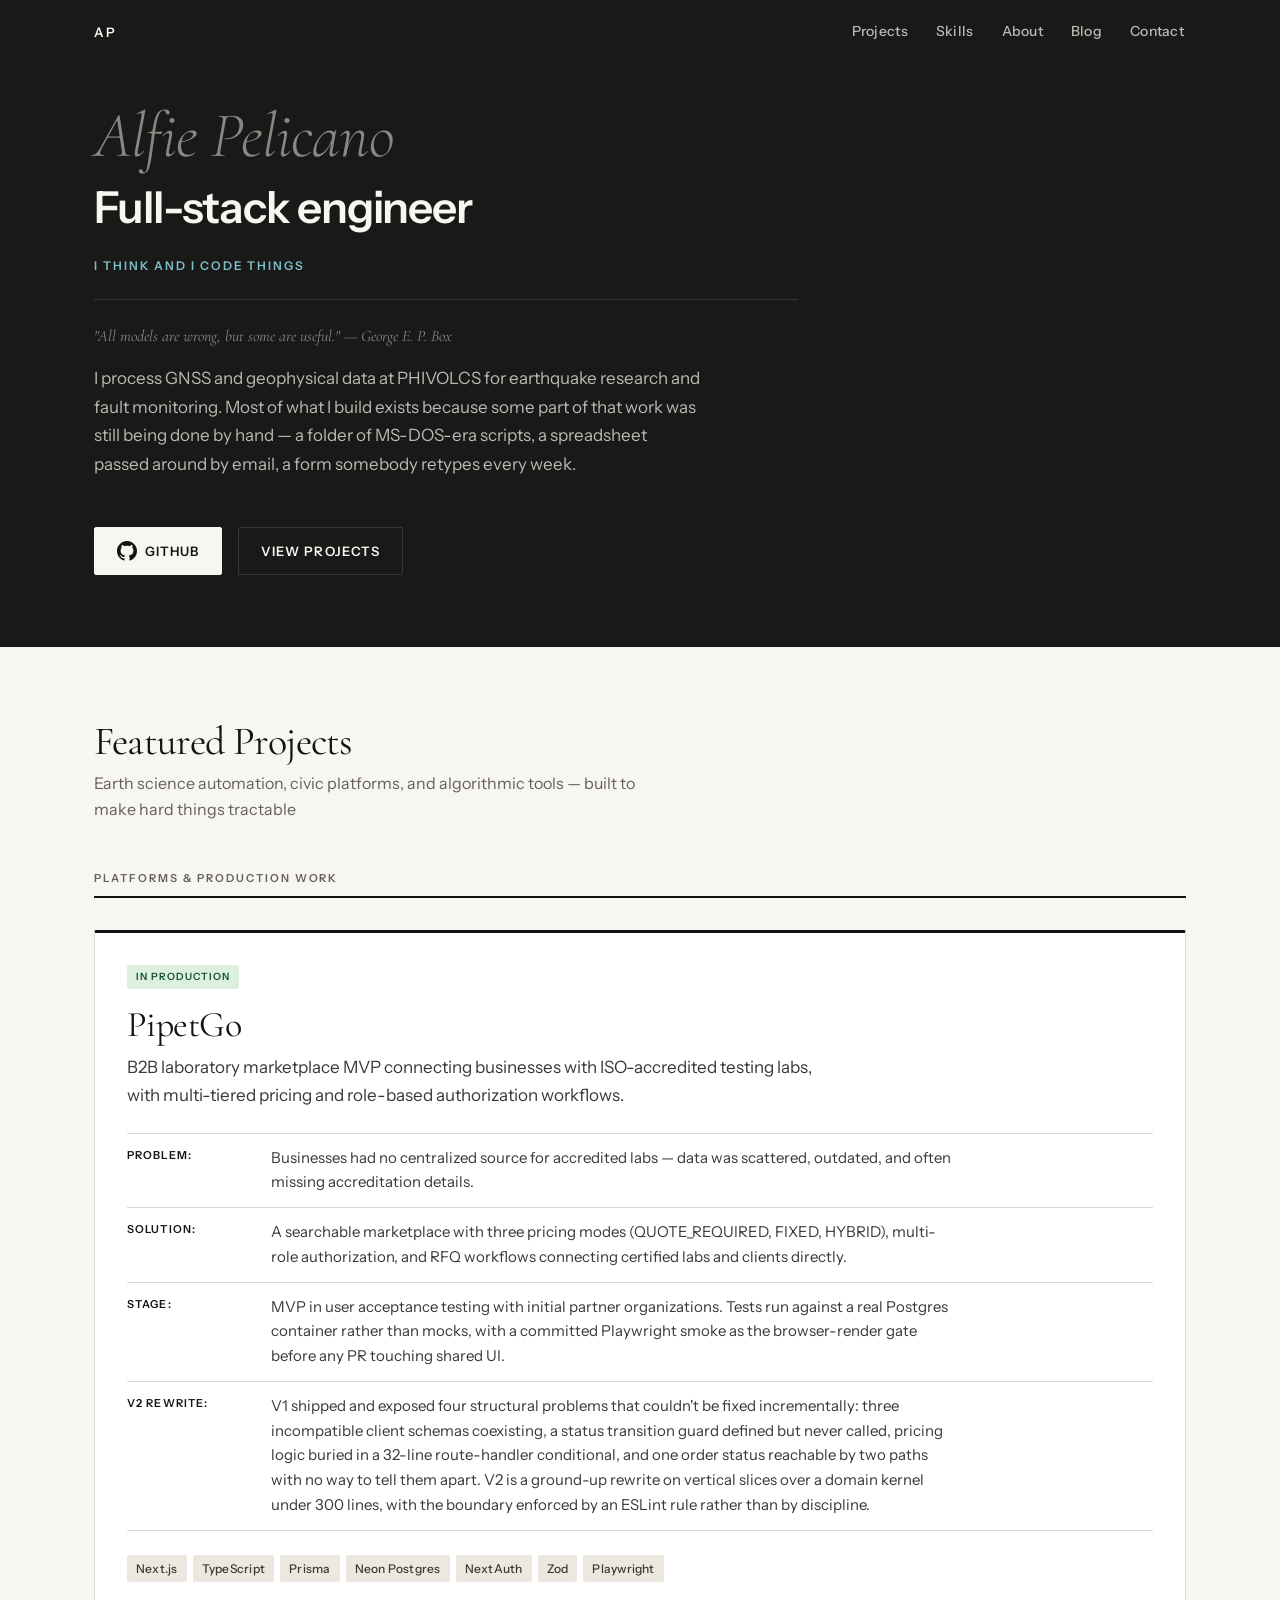
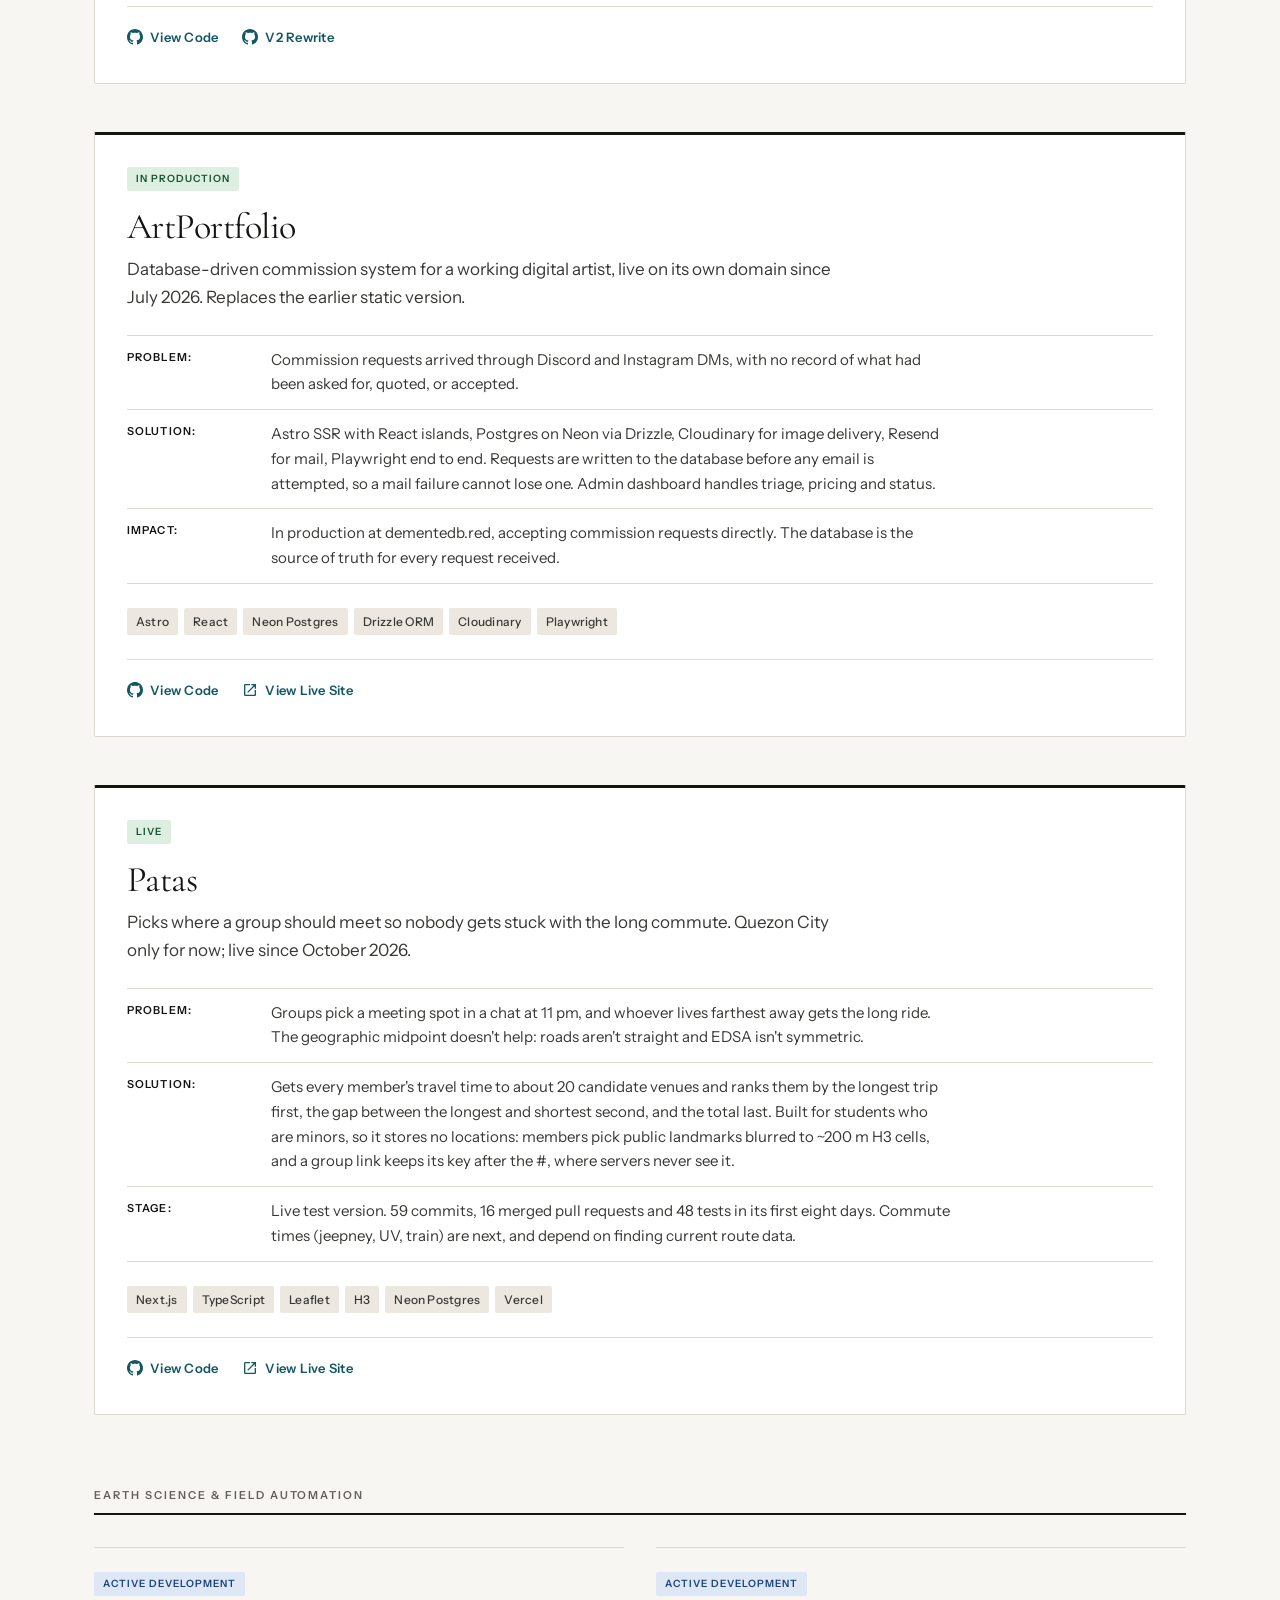
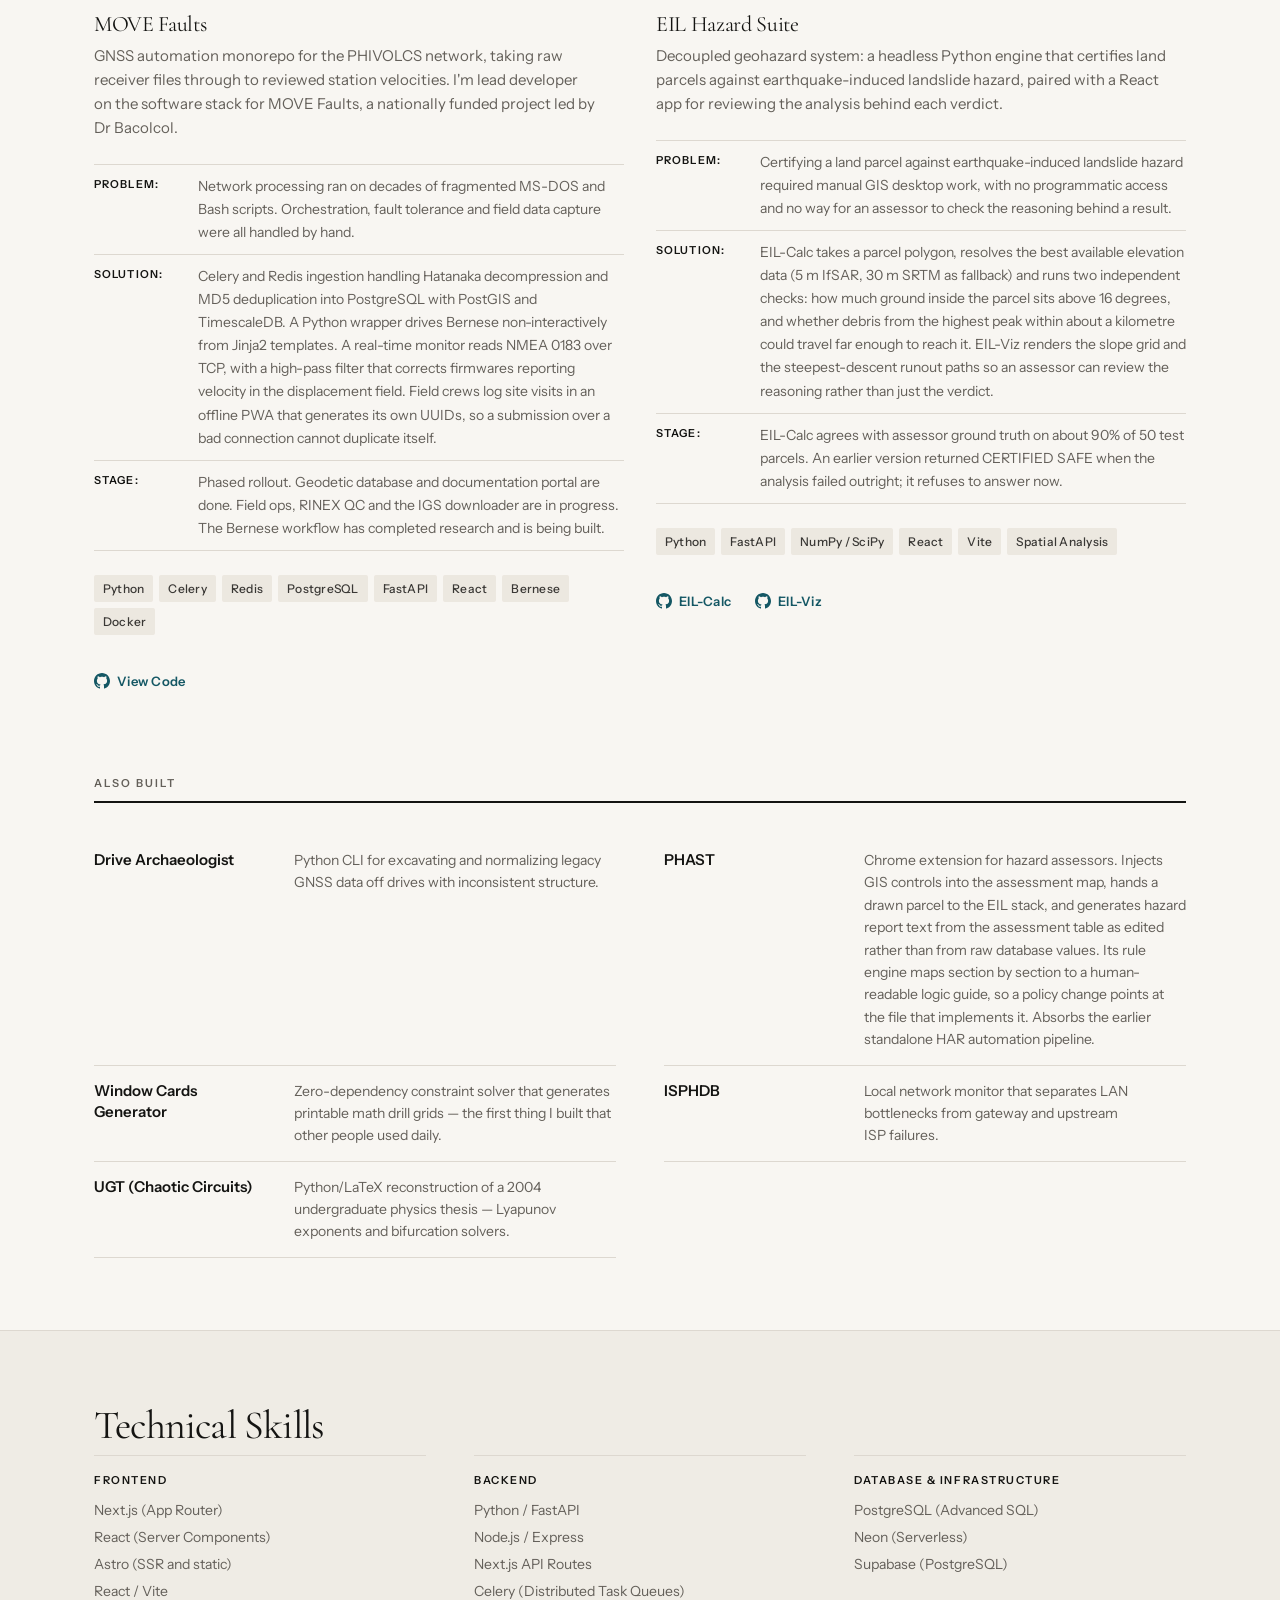
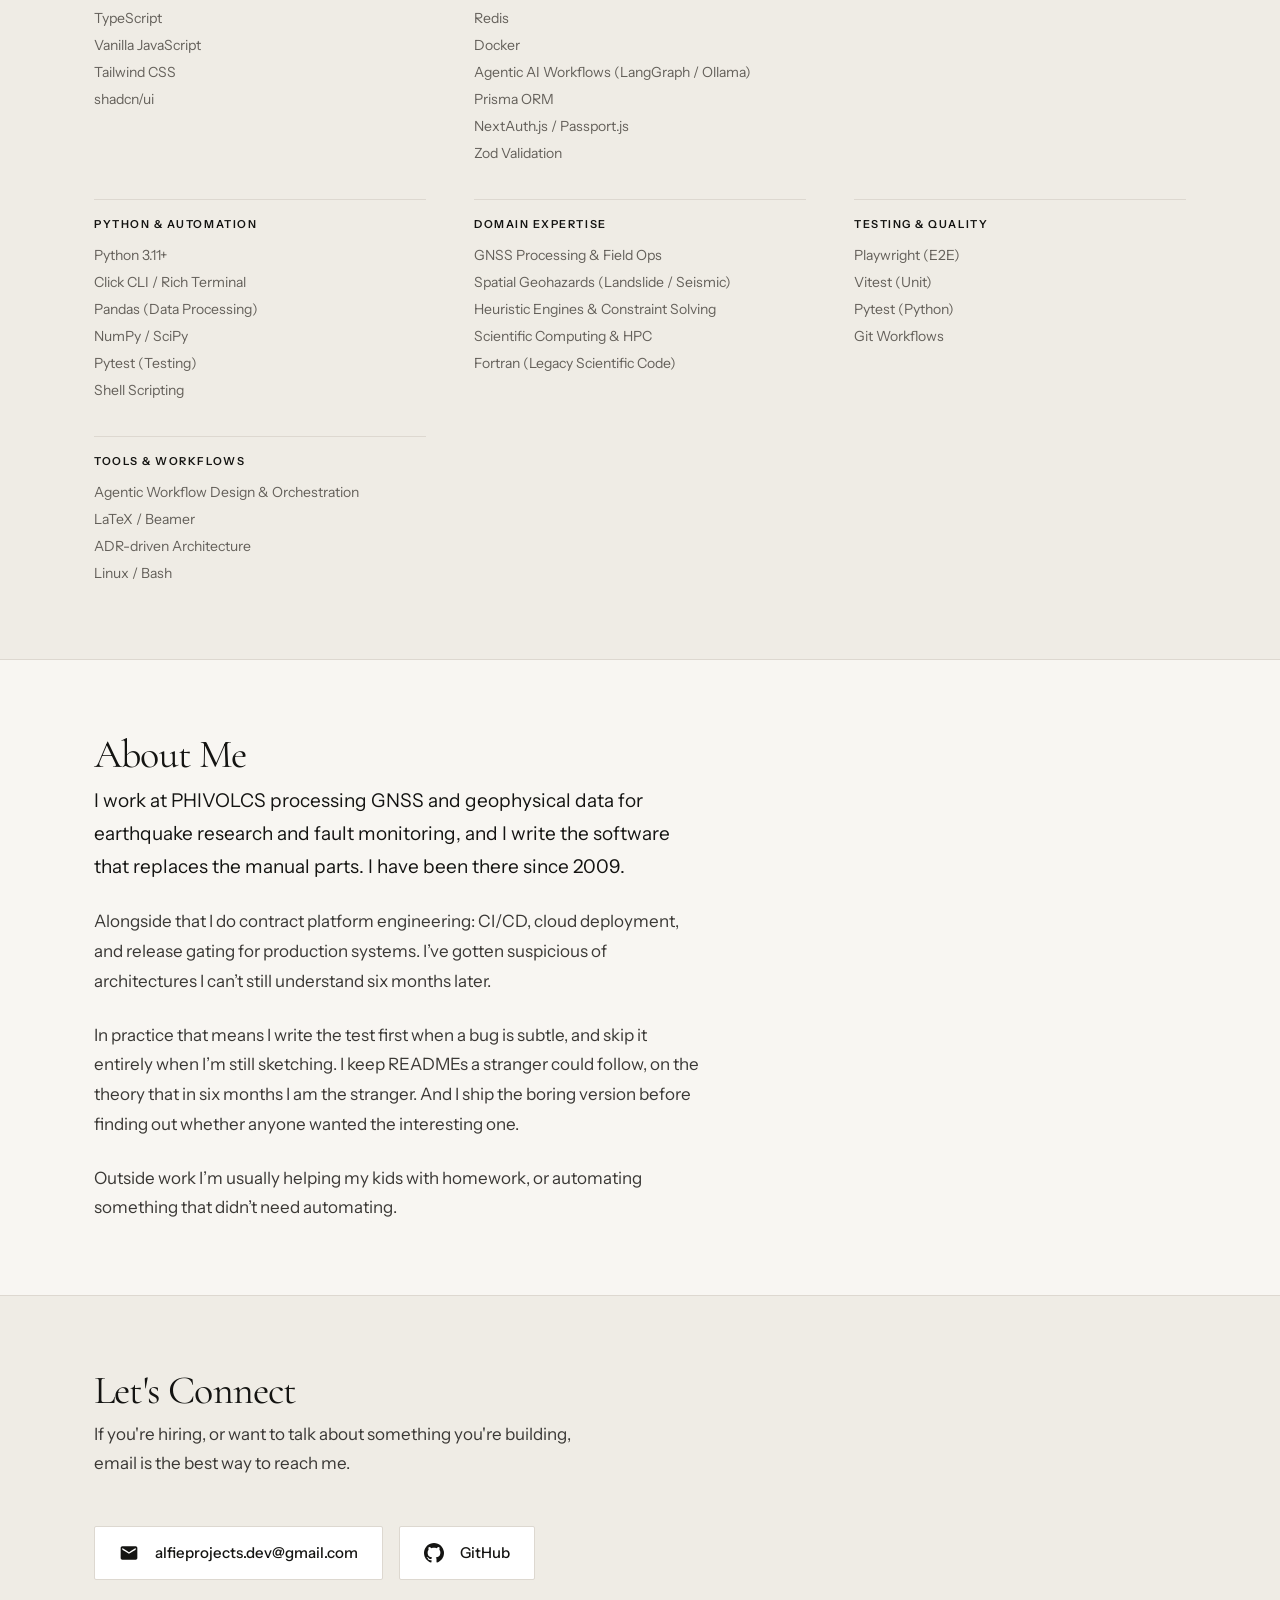
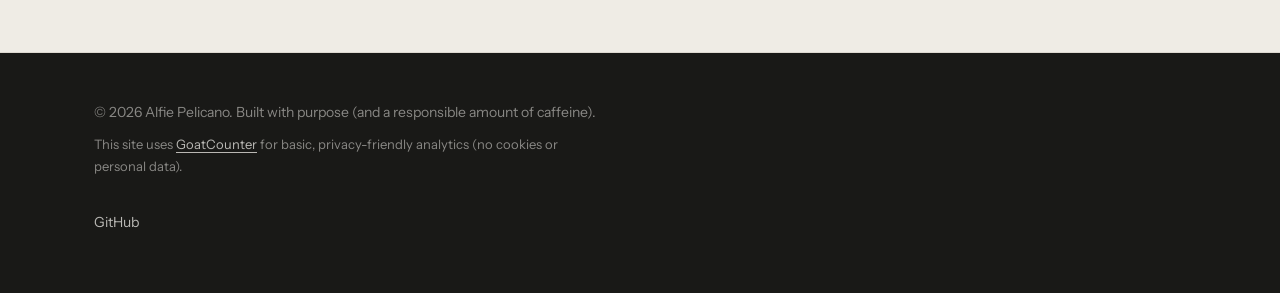
==== commit ca449b3d: "Add Patas to the projects; trim Also Built Patas joins the platforms tier as a live card with code a" ====
--- a/index.html
+++ b/index.html
@@ -229,6 +229,52 @@
                         </div>
                     </article>
 
+                    <article class="project-card card-lead" data-project="patas">
+                        <div class="project-header">
+                            <div class="project-status status-production">Live</div>
+                        </div>
+                        <h4 class="project-title">Patas</h4>
+                        <p class="project-description">
+                            Picks where a group should meet so nobody gets stuck with the long commute. Quezon City only for now; live since October 2026.
+                        </p>
+                        <div class="project-details">
+                            <div class="detail-item">
+                                <span class="detail-label">Problem:</span>
+                                <span class="detail-value">Groups pick a meeting spot in a chat at 11 pm, and whoever lives farthest away gets the long ride. The geographic midpoint doesn't help: roads aren't straight and EDSA isn't symmetric.</span>
+                            </div>
+                            <div class="detail-item">
+                                <span class="detail-label">Solution:</span>
+                                <span class="detail-value">Gets every member's travel time to about 20 candidate venues and ranks them by the longest trip first, the gap between the longest and shortest second, and the total last. Built for students who are minors, so it stores no locations: members pick public landmarks blurred to ~200 m H3 cells, and a group link keeps its key after the #, where servers never see it.</span>
+                            </div>
+                            <div class="detail-item">
+                                <span class="detail-label">Stage:</span>
+                                <span class="detail-value">Live test version. 59 commits, 16 merged pull requests and 48 tests in its first eight days. Commute times (jeepney, UV, train) are next, and depend on finding current route data.</span>
+                            </div>
+                        </div>
+                        <div class="tech-stack">
+                            <span class="tech-tag">Next.js</span>
+                            <span class="tech-tag">TypeScript</span>
+                            <span class="tech-tag">Leaflet</span>
+                            <span class="tech-tag">H3</span>
+                            <span class="tech-tag">Neon Postgres</span>
+                            <span class="tech-tag">Vercel</span>
+                        </div>
+                        <div class="project-links">
+                            <a href="https://github.com/alfieprojectsdev/patas" target="_blank" rel="noopener noreferrer" class="project-link" aria-label="Patas GitHub repository (opens in new tab)">
+                                <svg width="16" height="16" fill="currentColor" viewBox="0 0 24 24" aria-hidden="true">
+                                <path d="M12 0c-6.626 0-12 5.373-12 12 0 5.302 3.438 9.8 8.207 11.387.599.111.793-.261.793-.577v-2.234c-3.338.726-4.033-1.416-4.033-1.416-.546-1.387-1.333-1.756-1.333-1.756-1.089-.745.083-.729.083-.729 1.205.084 1.839 1.237 1.839 1.237 1.07 1.834 2.807 1.304 3.492.997.107-.775.418-1.305.762-1.604-2.665-.305-5.467-1.334-5.467-5.931 0-1.311.469-2.381 1.236-3.221-.124-.303-.535-1.524.117-3.176 0 0 1.008-.322 3.301 1.23.957-.266 1.983-.399 3.003-.404 1.02.005 2.047.138 3.006.404 2.291-1.552 3.297-1.23 3.297-1.23.653 1.653.242 2.874.118 3.176.77.84 1.235 1.911 1.235 3.221 0 4.609-2.807 5.624-5.479 5.921.43.372.823 1.102.823 2.222v3.293c0 .319.192.694.801.576 4.765-1.589 8.199-6.086 8.199-11.386 0-6.627-5.373-12-12-12z"/>
+                                </svg>
+                                View Code
+                            </a>
+                            <a href="https://patas.ithinkandicode.space" target="_blank" rel="noopener noreferrer" class="project-link demo-link" data-project="patas" aria-label="Patas live site (opens in new tab)">
+                                <svg width="16" height="16" fill="currentColor" viewBox="0 0 24 24" aria-hidden="true">
+                                <path d="M19 19H5V5h7V3H5a2 2 0 00-2 2v14a2 2 0 002 2h14c1.1 0 2-.9 2-2v-7h-2v7zM14 3v2h3.59l-9.83 9.83 1.41 1.41L19 6.41V10h2V3h-7z"/>
+                                </svg>
+                                View Live Site
+                            </a>
+                        </div>
+                    </article>
+
                 </div>
             </div>
 
@@ -349,32 +395,12 @@
                         <span class="compact-desc">Zero-dependency constraint solver that generates printable math drill grids — the first thing I built that other people used daily.</span>
                     </li>
                     <li class="compact-item">
-                        <a href="https://github.com/alfieprojectsdev/sipat" target="_blank" rel="noopener noreferrer" class="compact-link">SIPAT</a>
-                        <span class="compact-desc">Open-source offline-first CAPI survey tool for field researchers.</span>
-                    </li>
-                    <li class="compact-item">
-                        <a href="https://github.com/alfieprojectsdev/yakap-link" target="_blank" rel="noopener noreferrer" class="compact-link">YAKAP-Link</a>
-                        <span class="compact-desc">Offline-first medicine inventory and redistribution system for Philippine rural health units.</span>
-                    </li>
-                    <li class="compact-item">
                         <a href="https://github.com/alfieprojectsdev/isphdb" target="_blank" rel="noopener noreferrer" class="compact-link">ISPHDB</a>
                         <span class="compact-desc">Local network monitor that separates LAN bottlenecks from gateway and upstream ISP failures.</span>
                     </li>
                     <li class="compact-item">
                         <a href="https://github.com/alfieprojectsdev/ugt" target="_blank" rel="noopener noreferrer" class="compact-link">UGT (Chaotic Circuits)</a>
                         <span class="compact-desc">Python/LaTeX reconstruction of a 2004 undergraduate physics thesis — Lyapunov exponents and bifurcation solvers.</span>
-                    </li>
-                    <li class="compact-item">
-                        <a href="https://github.com/alfieprojectsdev/washboard" target="_blank" rel="noopener noreferrer" class="compact-link">Washboard</a>
-                        <span class="compact-desc">Car wash queue and booking system replacing pen-and-paper operations with QR check-in.</span>
-                    </li>
-                    <li class="compact-item">
-                        <a href="https://github.com/alfieprojectsdev/ProseProxy" target="_blank" rel="noopener noreferrer" class="compact-link">ProseProxy</a>
-                        <span class="compact-desc">Self-hosted headless-browser proxy that extracts readable content from ad-heavy web novel platforms.</span>
-                    </li>
-                    <li class="compact-item">
-                        <span class="compact-link compact-link-none">Homebase</span>
-                        <span class="compact-desc">Multi-residence household command center built around ADHD executive-function support.</span>
                     </li>
                 </ul>
             </div>
